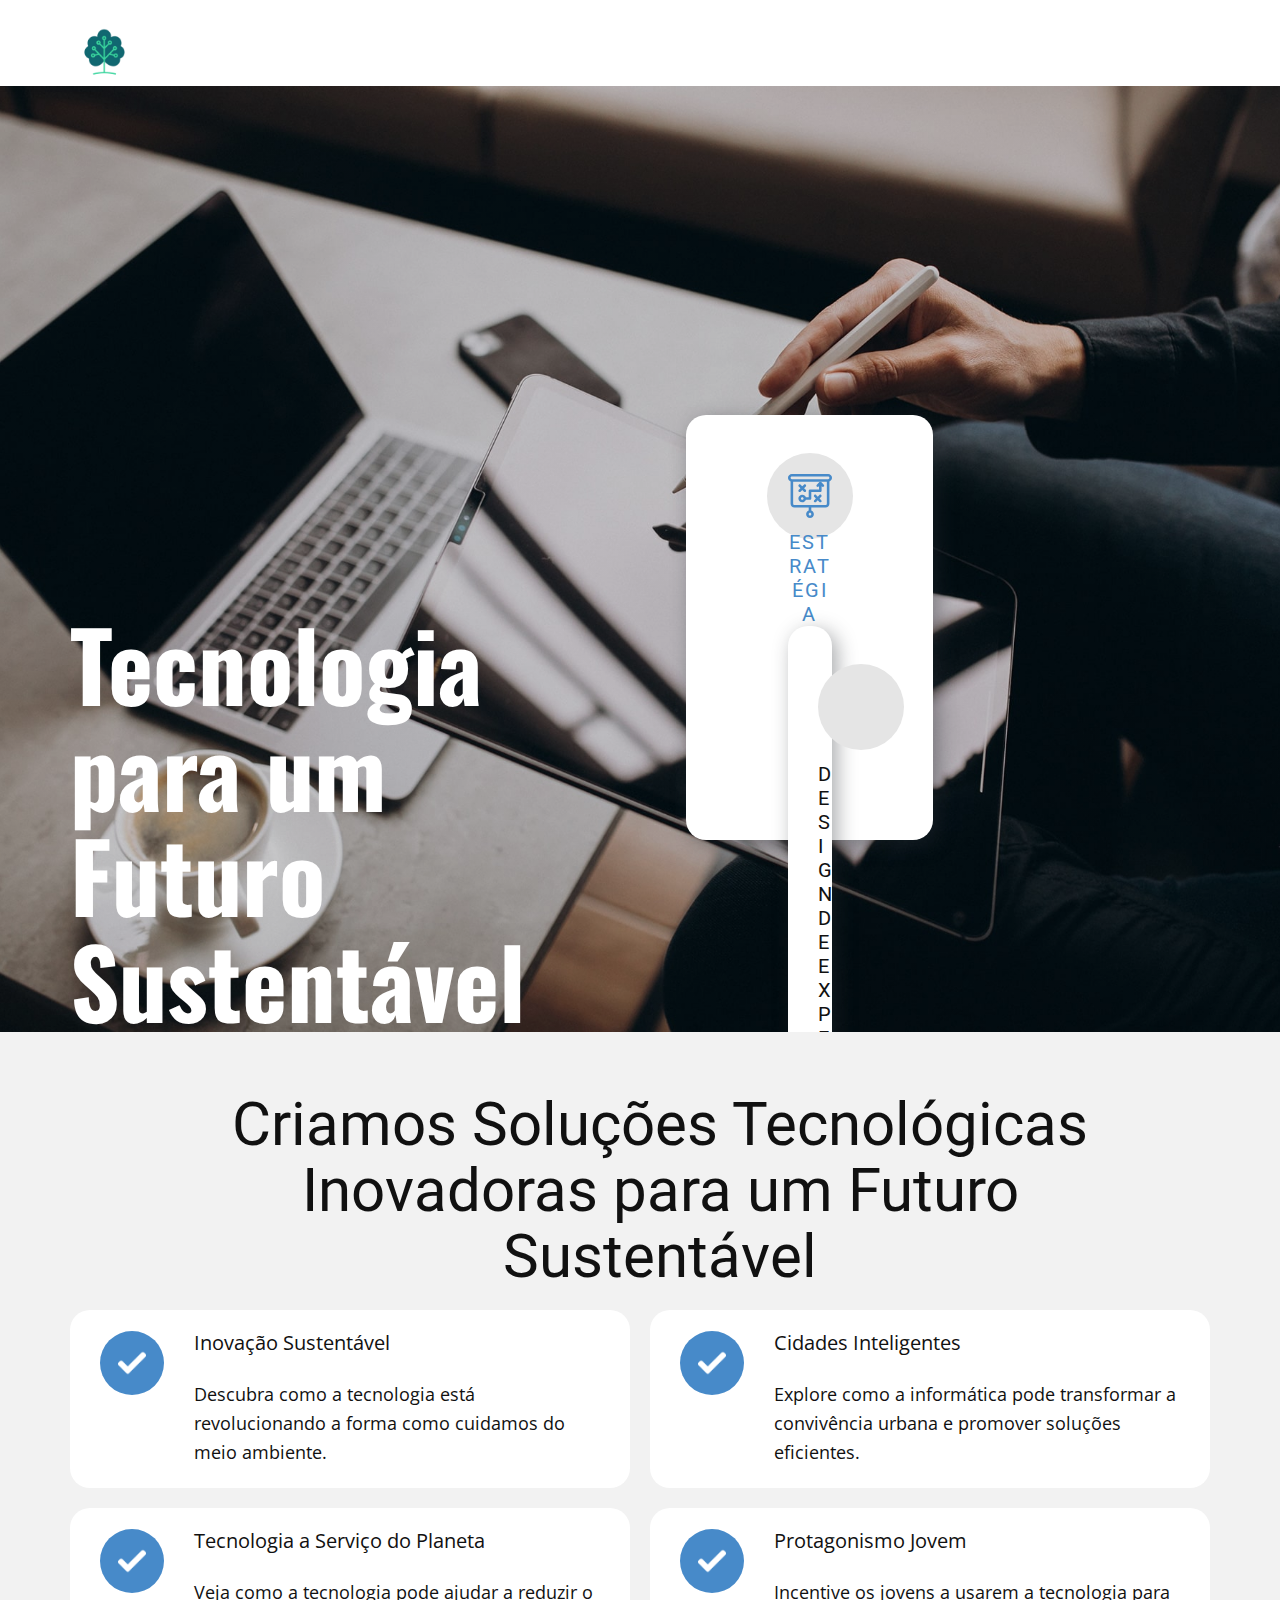
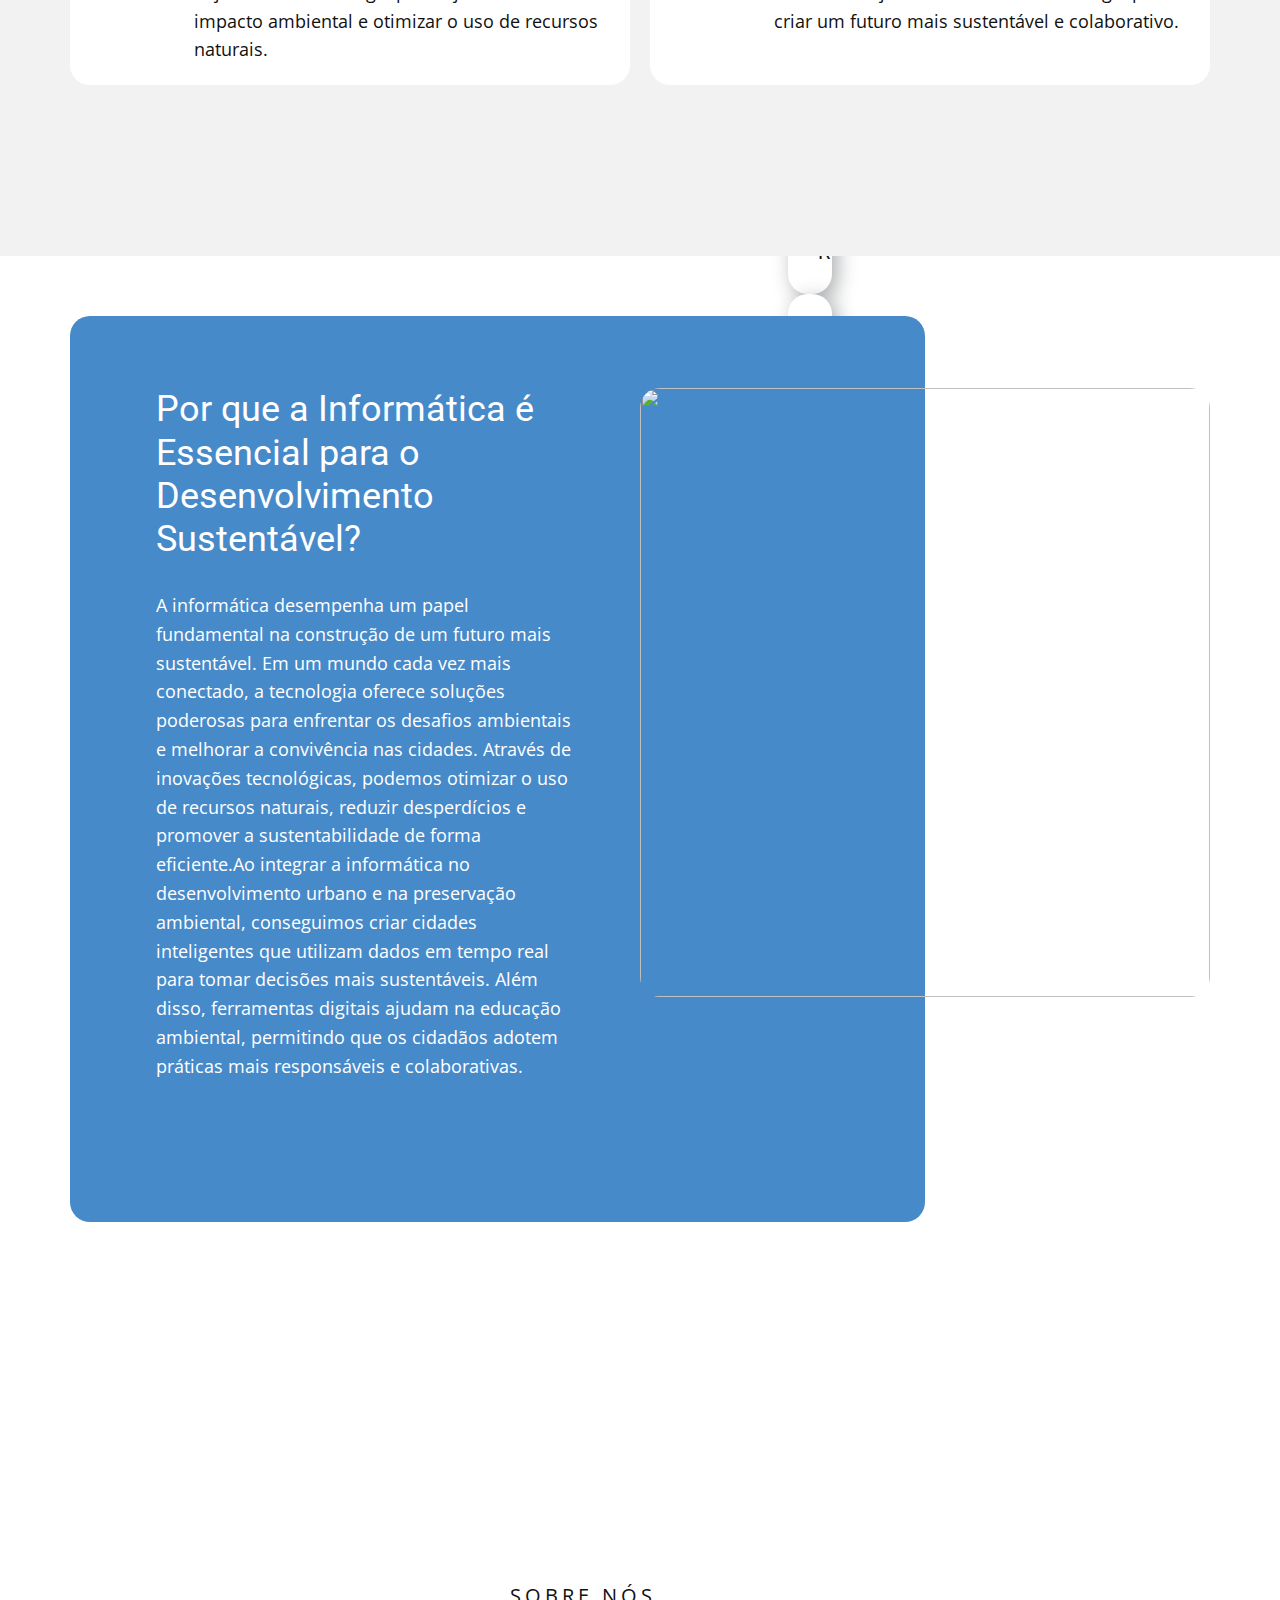
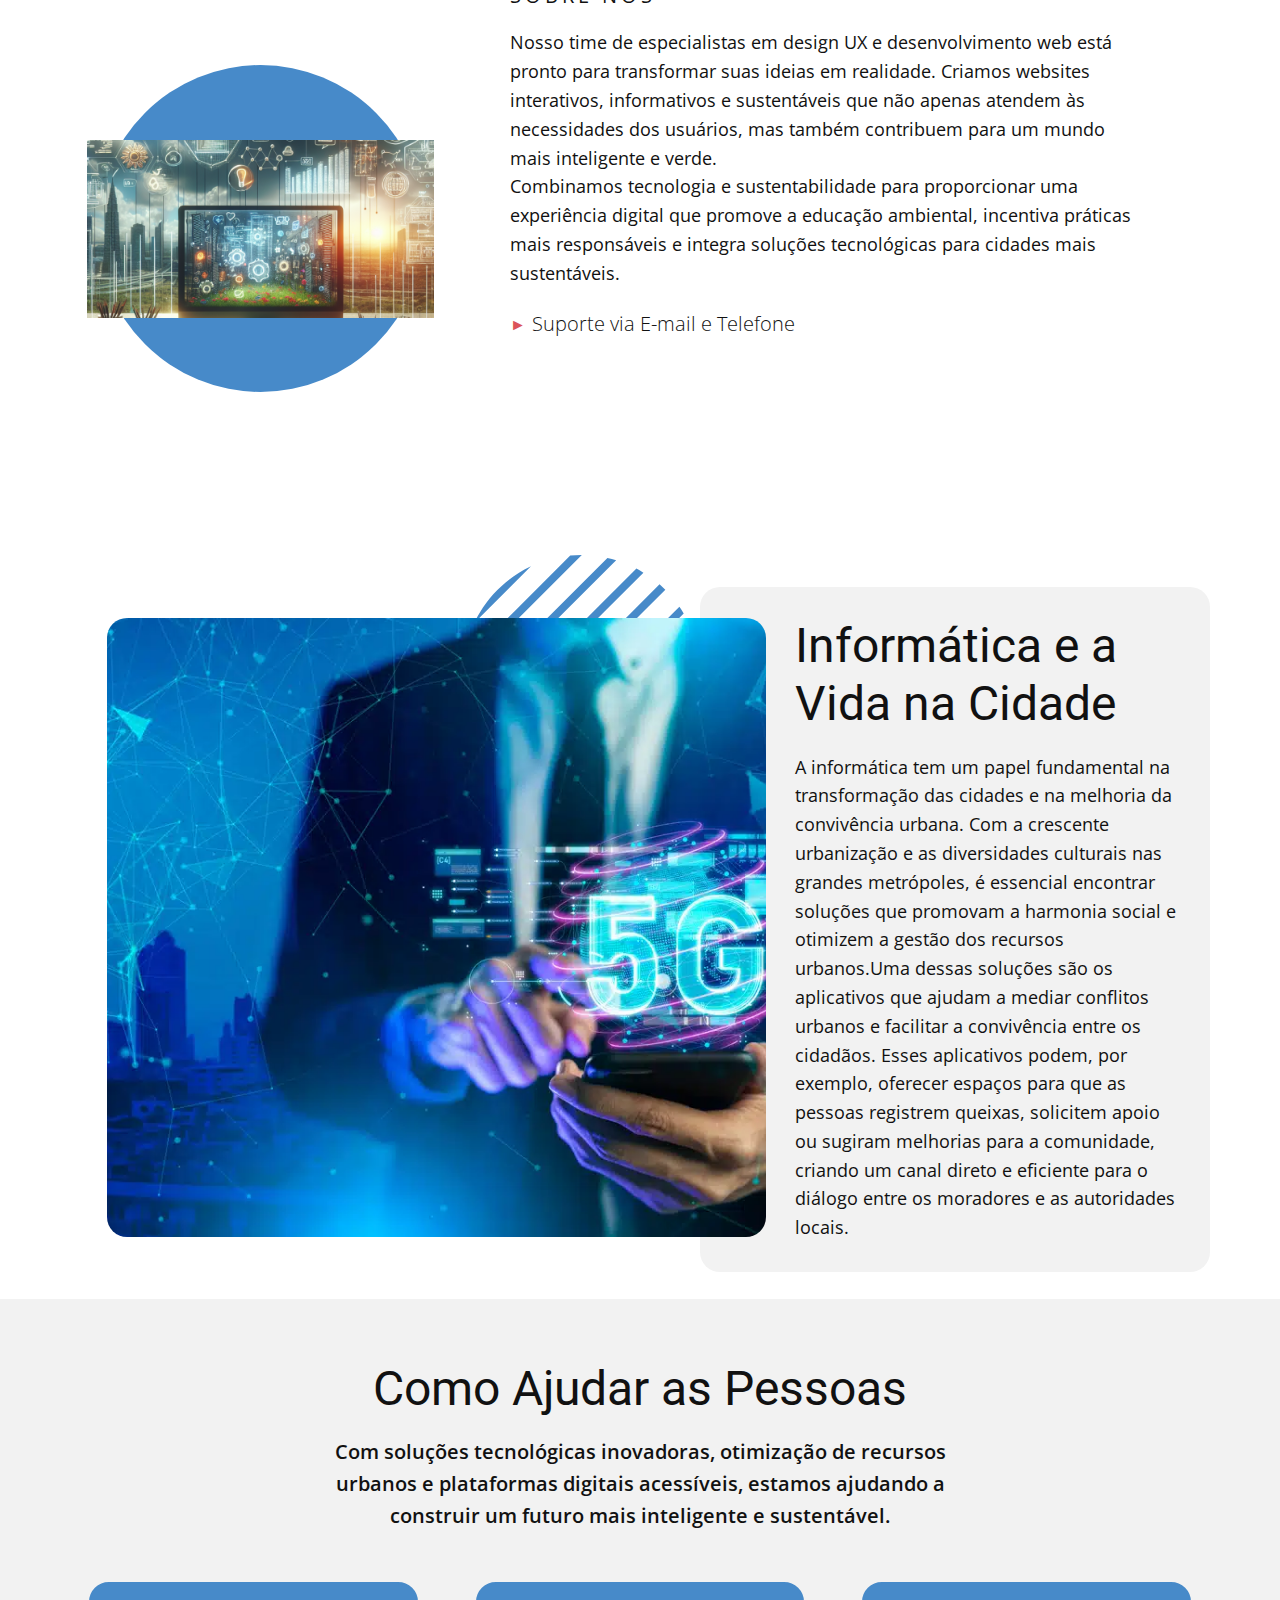
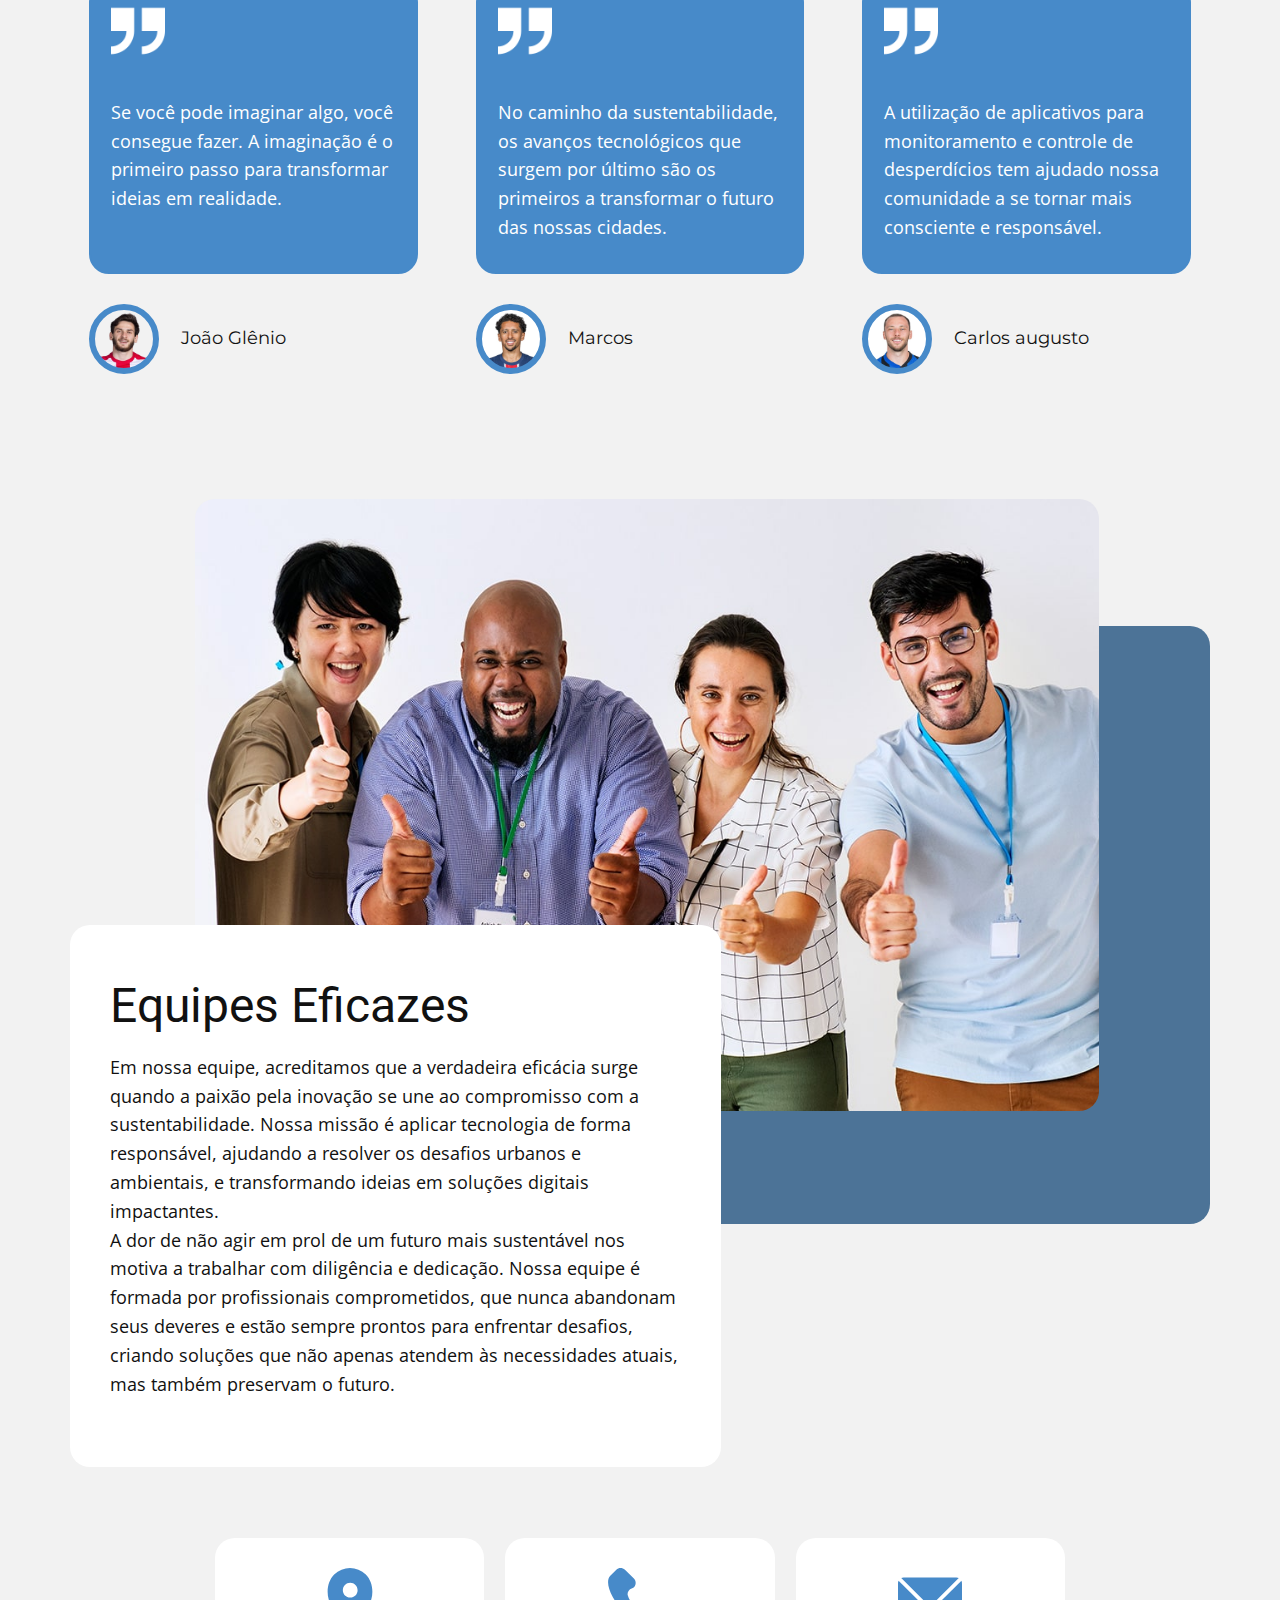
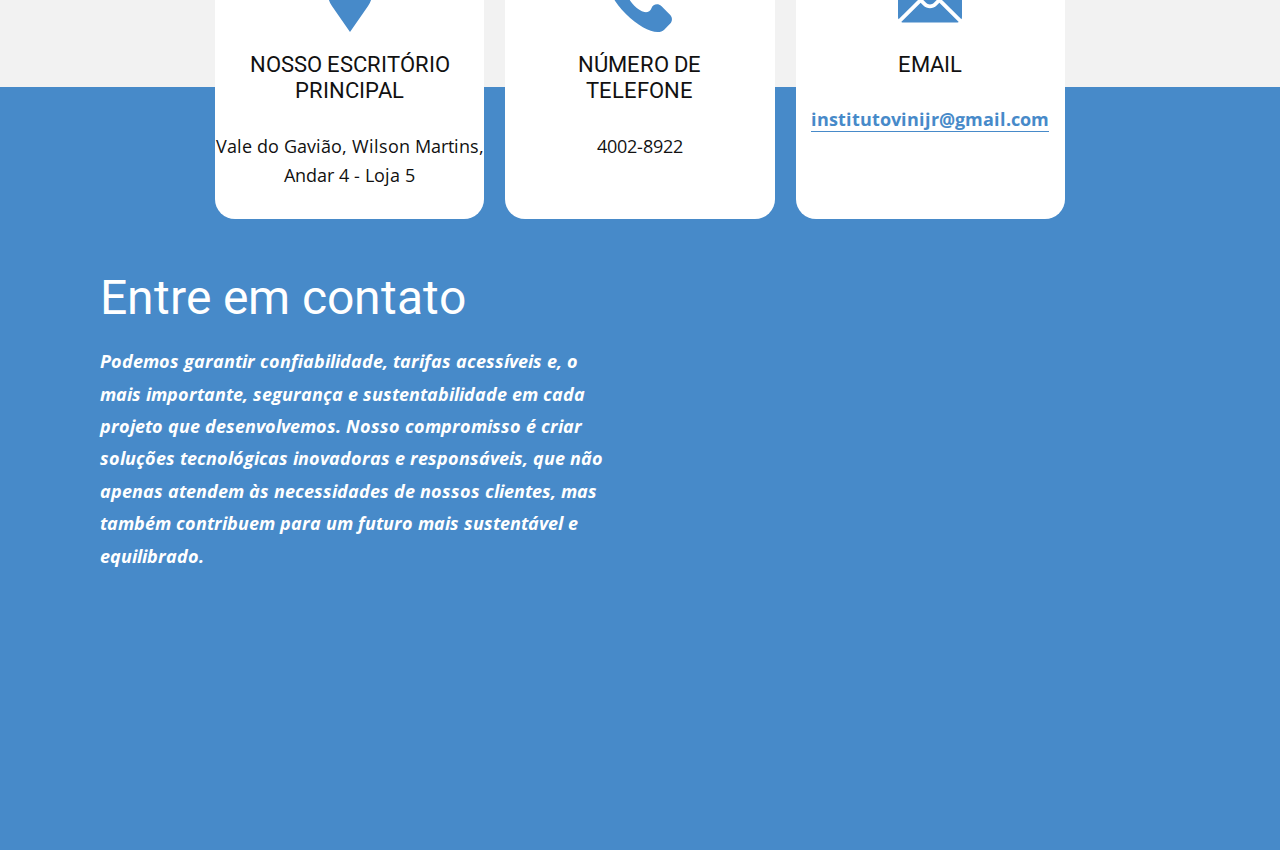
==== index.html @ 83a9a537 "Update index.html" ====
<!DOCTYPE html>
<html style="font-size: 16px;" lang="pt"><head>
    <meta name="viewport" content="width=device-width, initial-scale=1.0">
    <meta charset="utf-8">
    <meta name="keywords" content="​Tecnologia para um Futuro Sustentável, ​Criamos Soluções Tecnológicas Inovadoras para um Futuro Sustentável, ​Build your dream website today, ​Let&amp;apos;s Get Started, ​How We Help People, Effective Teams, Get in touch, INTUITIVO">
    <meta name="description" content="">
    <title>Página Inicial</title>
    <link rel="stylesheet" href="nicepage.css" media="screen">
<link rel="stylesheet" href="index.css" media="screen">
    <script class="u-script" type="text/javascript" src="jquery.js" defer=""></script>
    <script class="u-script" type="text/javascript" src="nicepage.js" defer=""></script>
    <meta name="generator" content="Nicepage 7.3.1, nicepage.com">
    
    
    
    
    
    
    
    
    
    
    <link id="u-theme-google-font" rel="stylesheet" href="https://fonts.googleapis.com/css?family=Roboto:100,100i,300,300i,400,400i,500,500i,700,700i,900,900i|Open+Sans:300,300i,400,400i,500,500i,600,600i,700,700i,800,800i">
    <link id="u-page-google-font" rel="stylesheet" href="https://fonts.googleapis.com/css?family=Oswald:200,300,400,500,600,700|Montserrat:100,100i,200,200i,300,300i,400,400i,500,500i,600,600i,700,700i,800,800i,900,900i">
    <meta name="theme-color" content="#478ac9">
    <meta property="og:title" content="Página Inicial">
    <meta property="og:type" content="website">
  <meta data-intl-tel-input-cdn-path="intlTelInput/"></head>
  <body data-home-page="Página-Inicial.html" data-home-page-title="Página Inicial" data-path-to-root="./" data-include-products="false" class="u-body u-xl-mode" data-lang="pt"><header class="u-clearfix u-header u-header" id="header"><div class="u-clearfix u-sheet u-valign-middle u-sheet-1">
        <a href="#" class="u-image u-logo u-image-1">
          <img src="images/default-logo.png" class="u-logo-image u-logo-image-1">
        </a>
        <nav class="u-menu u-menu-one-level u-offcanvas u-menu-1">
          <div class="menu-collapse" style="font-size: 1rem; letter-spacing: 0px;">
            <a class="u-button-style u-custom-left-right-menu-spacing u-custom-padding-bottom u-custom-top-bottom-menu-spacing u-hamburger-link u-nav-link u-text-active-palette-1-base u-text-hover-palette-2-base" href="#">
              <svg class="u-svg-link" viewBox="0 0 24 24"><use xlink:href="#menu-hamburger"></use></svg>
              <svg class="u-svg-content" version="1.1" id="menu-hamburger" viewBox="0 0 16 16" x="0px" y="0px" xmlns:xlink="http://www.w3.org/1999/xlink" xmlns="http://www.w3.org/2000/svg"><g><rect y="1" width="16" height="2"></rect><rect y="7" width="16" height="2"></rect><rect y="13" width="16" height="2"></rect>
</g></svg>
    </a>
  </div>
  <div class="u-nav-container">
    <ul class="u-nav u-unstyled u-nav-1">
      <!-- Links removidos -->
    </ul>
  </div>
  <div class="u-nav-container-collapse">
    <div class="u-black u-container-style u-inner-container-layout u-opacity u-opacity-95 u-sidenav">
      <div class="u-inner-container-layout u-sidenav-overflow">
        <div class="u-menu-close"></div>
        <ul class="u-align-center u-nav u-popupmenu-items u-unstyled u-nav-2">
          <!-- Links removidos -->
        </ul>
      </div>
    </div>
    <div class="u-black u-menu-overlay u-opacity u-opacity-70"></div>
          </div>
        </nav>
      </div></header>
    <section class="u-align-right u-clearfix u-container-align-right u-image u-shading u-section-1" id="sec-f0ec">
      <div class="u-clearfix u-sheet u-sheet-1">
        <h1 class="u-align-left u-custom-font u-font-oswald u-text u-text-body-alt-color u-text-1"> Tecnologia para um Futuro Sustentável</h1>
        <div class="u-list u-list-1">
          <div class="u-repeater u-repeater-1">
            <div class="u-align-center u-container-align-center u-container-style u-list-item u-radius-20 u-repeater-item u-shape-round u-video-cover u-white u-list-item-1">
              <div class="u-container-layout u-similar-container u-container-layout-1">
                <span class="u-grey-10 u-icon u-icon-circle u-text-palette-1-base u-icon-1"><svg class="u-svg-link" preserveAspectRatio="xMidYMin slice" viewBox="0 0 512 512" style=""><use xlink:href="#svg-d293"></use></svg><svg class="u-svg-content" viewBox="0 0 512 512" x="0px" y="0px" id="svg-d293" style="enable-background:new 0 0 512 512;"><g><g><path d="M386.607,304.394L367.213,285l19.393-19.393c5.859-5.858,5.859-15.356,0-21.214c-5.857-5.858-15.355-5.858-21.213,0    L346,263.787l-19.394-19.394c-5.857-5.858-15.355-5.858-21.213,0c-5.858,5.858-5.858,15.355,0,21.213L324.787,285l-19.393,19.393    c-5.858,5.858-5.858,15.355,0,21.213c5.857,5.857,15.355,5.858,21.213,0L346,306.213l19.394,19.394    c5.857,5.857,15.355,5.858,21.213,0C392.465,319.749,392.465,310.252,386.607,304.394z"></path>
</g>
</g><g><g><path d="M206.607,184.394L187.213,165l19.393-19.393c5.858-5.858,5.858-15.355,0-21.213c-5.857-5.858-15.355-5.858-21.213,0    L166,143.787l-19.394-19.394c-5.857-5.858-15.355-5.858-21.213,0c-5.858,5.858-5.858,15.355,0,21.213L144.787,165l-19.393,19.393    c-5.859,5.858-5.859,15.356,0,21.214c5.857,5.857,15.355,5.858,21.213,0L166,186.213l19.394,19.394    c5.857,5.857,15.355,5.858,21.213,0C212.465,199.749,212.465,190.252,206.607,184.394z"></path>
</g>
</g><g><g><path d="M416.606,124.394l-30-30c-0.029-0.029-0.06-0.052-0.089-0.081c-5.916-5.822-15.373-5.668-21.124,0.081l-30,30    c-5.858,5.858-5.858,15.355,0,21.213c5.857,5.858,15.355,5.858,21.213,0l4.394-4.394V180H256c-8.284,0-15,6.716-15,15v75h-32.58    c-6.192-17.459-22.865-30-42.42-30c-24.813,0-45,20.187-45,45s20.187,45,45,45c19.555,0,36.228-12.541,42.42-30H256    c8.284,0,15-6.716,15-15v-75h105c8.284,0,15-6.716,15-15v-53.787l4.394,4.394C398.322,148.535,402.161,150,406,150    s7.678-1.465,10.606-4.393C422.464,139.749,422.464,130.252,416.606,124.394z M166,300c-8.271,0-15-6.729-15-15s6.729-15,15-15    s15,6.729,15,15S174.271,300,166,300z"></path>
</g>
</g><g><g><path d="M467,0H45C20.187,0,0,20.187,0,45c0,19.555,12.541,36.228,30,42.42V345c0,24.813,20.187,45,45,45h166v34.58    c-17.459,6.192-30,22.865-30,42.42c0,24.813,20.187,45,45,45s45-20.187,45-45c0-19.555-12.541-36.228-30-42.42V390h166    c24.813,0,45-20.187,45-45V87.42c17.459-6.192,30-22.865,30-42.42C512,20.187,491.813,0,467,0z M256,482c-8.271,0-15-6.729-15-15    s6.729-15,15-15s15,6.729,15,15S264.271,482,256,482z M452,345c0,8.271-6.729,15-15,15H75c-8.271,0-15-6.729-15-15V90h392V345z     M467,60H45c-8.271,0-15-6.729-15-15s6.729-15,15-15h422c8.271,0,15,6.729,15,15S475.271,60,467,60z"></path>
</g>
<section>
  <div>
    <h4 class="u-text u-text-2">Estratégia</h4>
  </div>

  <div class="u-align-center u-container-align-center u-container-style u-list-item u-radius-20 u-repeater-item u-shape-round u-video-cover u-white u-list-item-2">
    <div class="u-container-layout u-similar-container u-container-layout-2">
      <span class="u-grey-10 u-icon u-icon-circle u-text-palette-1-base u-icon-2">
        <svg class="u-svg-link" preserveAspectRatio="xMidYMin slice" viewBox="0 0 512 512"><use xlink:href="#svg-ddc0"></use></svg>
      </span>
      <h4 class="u-text u-text-3">Design de Experiência do Usuário</h4>
    </div>
  </div>

  <div class="u-align-center u-container-align-center u-container-style u-list-item u-radius-20 u-repeater-item u-shape-round u-video-cover u-white u-list-item-3">
    <div class="u-container-layout u-similar-container u-container-layout-3">
      <span class="u-grey-10 u-icon u-icon-circle u-text-palette-1-base u-icon-3">
        <svg class="u-svg-link" preserveAspectRatio="xMidYMin slice" viewBox="0 0 512 512"><use xlink:href="#svg-ce99"></use></svg>
      </span>
      <h4 class="u-text u-text-4">Desenvolver</h4>
    </div>
  </div>

  <div class="u-align-center u-container-align-center u-container-style u-list-item u-radius-20 u-repeater-item u-shape-round u-video-cover u-white u-list-item-4">
    <div class="u-container-layout u-similar-container u-container-layout-4">
      <span class="u-grey-10 u-icon u-icon-circle u-text-palette-1-base u-icon-4">
        <svg class="u-svg-link" preserveAspectRatio="xMidYMin slice" viewBox="0 0 24 24"><use xlink:href="#svg-4417"></use></svg>
      </span>
      <h4 class="u-text u-text-5">Testar</h4>
    </div>
  </div>
</section>
    <section class="u-align-center-lg u-align-center-md u-align-center-xl u-align-left-sm u-align-left-xs u-clearfix u-grey-5 u-section-2" id="sec-d2f0">
      <div class="u-clearfix u-sheet u-sheet-1">
        <h2 class="u-text u-text-1"> Criamos Soluções Tecnológicas Inovadoras para um Futuro Sustentável</h2>
        <div class="u-expanded-width u-list u-list-1">
          <div class="u-repeater u-repeater-1">
            <div class="u-align-left u-container-align-left u-container-style u-list-item u-radius-20 u-repeater-item u-shape-round u-white u-list-item-1">
              <div class="u-container-layout u-similar-container u-container-layout-1">
                <span class="u-file-icon u-icon u-icon-circle u-palette-1-base u-text-white u-icon-1"><img src="images/1828743-b773816f.png" alt=""></span>
                <h5 class="u-custom-font u-text u-text-font u-text-2"> Inovação Sustentável</h5>
                <p class="u-text u-text-3"> Descubra como a tecnologia está revolucionando a forma como cuidamos do meio ambiente.</p>
              </div>
            </div>
            <div class="u-align-left u-container-align-left u-container-style u-list-item u-radius-20 u-repeater-item u-shape-round u-white u-list-item-2">
              <div class="u-container-layout u-similar-container u-container-layout-2">
                <span class="u-file-icon u-icon u-icon-circle u-palette-1-base u-text-white u-icon-2"><img src="images/1828743-b773816f.png" alt=""></span>
                <h5 class="u-custom-font u-text u-text-font u-text-4"> Cidades Inteligentes</h5>
                <p class="u-text u-text-5"> Explore como a informática pode transformar a convivência urbana e promover soluções eficientes.</p>
              </div>
            </div>
            <div class="u-align-left u-container-align-left u-container-style u-list-item u-radius-20 u-repeater-item u-shape-round u-white u-list-item-3">
              <div class="u-container-layout u-similar-container u-container-layout-3">
                <span class="u-file-icon u-icon u-icon-circle u-palette-1-base u-text-white u-icon-3"><img src="images/1828743-b773816f.png" alt=""></span>
                <h5 class="u-custom-font u-text u-text-font u-text-6"> Tecnologia a Serviço do Planeta</h5>
                <p class="u-text u-text-7"> Veja como a tecnologia pode ajudar a reduzir o impacto ambiental e otimizar o uso de recursos naturais.</p>
              </div>
            </div>
            <div class="u-align-left u-container-align-left u-container-style u-list-item u-radius-20 u-repeater-item u-shape-round u-white u-list-item-4">
              <div class="u-container-layout u-similar-container u-container-layout-4">
                <span class="u-file-icon u-icon u-icon-circle u-palette-1-base u-text-white u-icon-4"><img src="images/1828743-b773816f.png" alt=""></span>
                <h5 class="u-custom-font u-text u-text-font u-text-8"> Protagonismo Jovem</h5>
                <p class="u-text u-text-9"> Incentive os jovens a usarem a tecnologia para criar um futuro mais sustentável e colaborativo.</p>
              </div>
            </div>
          </div>
        </div>
      </div>
    </section>
    <section class="u-clearfix u-section-3" id="sec-2f78">
      <div class="u-clearfix u-sheet u-valign-middle-md u-valign-middle-sm u-valign-middle-xs u-sheet-1">
        <div class="u-expanded-width-md u-expanded-width-sm u-expanded-width-xs u-palette-1-base u-radius-20 u-shape u-shape-round u-shape-1"></div>
        <img class="u-image u-image-round u-radius-20 u-image-1" src="https://smastr16.blob.core.windows.net/portaleducacaoambiental/sites/201/2023/06/24.07-1024x1024.jpg" data-image-width="1024" data-image-height="1024">
        <div class="u-container-style u-group u-group-1">
          <div class="u-container-layout u-valign-top u-container-layout-1">
            <h3 class="u-text u-text-body-alt-color u-text-default u-text-1"> Por que a Informática é Essencial para o Desenvolvimento Sustentável?<br>
            </h3>
            <p class="u-text u-text-body-alt-color u-text-2"> A informática desempenha um papel fundamental na construção de um futuro mais sustentável. Em um mundo cada vez mais conectado, a tecnologia oferece soluções poderosas para enfrentar os desafios ambientais e melhorar a convivência nas cidades. Através de inovações tecnológicas, podemos otimizar o uso de recursos naturais, reduzir desperdícios e promover a sustentabilidade de forma eficiente.Ao integrar a informática no desenvolvimento urbano e na preservação ambiental, conseguimos criar cidades inteligentes que utilizam dados em tempo real para tomar decisões mais sustentáveis. Além disso, ferramentas digitais ajudam na educação ambiental, permitindo que os cidadãos adotem práticas mais responsáveis e colaborativas.<br>
            </p>
          </div>
        </div>
      </div>
    </section>
    <section class="u-clearfix u-section-4" id="sec-fbb1">
      <div class="u-clearfix u-sheet u-sheet-1">
        <div class="data-layout-selected u-clearfix u-expanded-width u-layout-wrap u-layout-wrap-1">
          <div class="u-layout">
            <div class="u-layout-row">
              <div class="u-align-center u-container-style u-layout-cell u-size-20-lg u-size-20-xl u-size-28-md u-size-28-sm u-size-28-xs u-layout-cell-1">
                <div class="u-container-layout u-container-layout-1">
                  <div class="u-expanded-width-xs u-palette-1-base u-preserve-proportions u-shape u-shape-circle u-shape-1">
                    <div class="u-preserve-proportions-child" style="padding-top: 100%;"></div>
                  </div>
                  <img class="u-image u-image-contain u-image-round u-radius-30 u-image-1" src="images/A-Evolucao-da-Criacao-de-Sites-Tendencias-para-2025-qxs4iho7299cdm3ci4qayy4e1tbj5pv82vz0ojq240.png" alt="" data-image-width="860" data-image-height="440">
                </div>
              </div>
              <div class="u-align-left u-container-align-left u-container-style u-layout-cell u-size-32-md u-size-32-sm u-size-32-xs u-size-40-lg u-size-40-xl u-layout-cell-2">
                <div class="u-container-layout u-container-layout-2">
                  <h5 class="u-custom-font u-text u-text-font u-text-1"> Sobre Nós</h5>
                  <p class="u-text u-text-2"> Nosso time de especialistas em design UX e desenvolvimento web está pronto para transformar suas ideias em realidade. Criamos websites interativos, informativos e sustentáveis que não apenas atendem às necessidades dos usuários, mas também contribuem para um mundo mais inteligente e verde.<br>Combinamos tecnologia e sustentabilidade para proporcionar uma experiência digital que promove a educação ambiental, incentiva práticas mais responsáveis e integra soluções tecnológicas para cidades mais sustentáveis. 
                  </p>
                  <ul class="u-custom-list u-text u-text-default u-text-3">
                    <li>
                      <div class="u-list-icon u-text-palette-2-base">
                        <div xmlns="http://www.w3.org/2000/svg" xmlns:xlink="http://www.w3.org/1999/xlink" version="1.1" xml:space="preserve" class="u-svg-content">►</div>
                      </div> Suporte via E-mail e Telefone
                    </li>
                  </ul>
                </div>
              </div>
            </div>
          </div>
        </div>
      </div>
    </section>
    <section class="u-align-center-lg u-align-center-md u-align-center-sm u-align-center-xs u-clearfix u-section-5" id="sec-2596">
      <div class="u-clearfix u-sheet u-valign-middle u-sheet-1">
        <div class="u-shape u-shape-svg u-text-palette-1-base u-shape-1">
          <svg class="u-svg-link" preserveAspectRatio="none" viewBox="0 0 160 160" style=""><use xlink:href="#svg-db78"></use></svg>
          <svg class="u-svg-content" viewBox="0 0 160 160" x="0px" y="0px" id="svg-db78"><path d="M114.3,152.3l38-38C144.4,130.9,130.9,144.4,114.3,152.3z M117.1,9.1l-108,108c0.8,1.6,1.7,3.2,2.7,4.8l110-110
	C120.3,10.9,118.7,10,117.1,9.1z M97.5,2L2,97.5c0.4,2,1,4,1.5,5.9l99.9-99.9C101.5,2.9,99.5,2.4,97.5,2z M80,160c2,0,4-0.1,5.9-0.2
	l73.9-73.9c0.1-2,0.2-3.9,0.2-5.9c0-0.6,0-1.2,0-1.9L78.1,160C78.8,160,79.4,160,80,160z M34.9,146.1c1.5,1,3,2,4.6,2.9L149,39.5
	c-0.9-1.6-1.9-3.1-2.9-4.6L34.9,146.1z M132.7,19.8L19.8,132.7c1.2,1.3,2.3,2.6,3.6,3.9L136.6,23.4C135.3,22.2,134,21,132.7,19.8z
	 M59.6,157.4l97.8-97.8c-0.5-1.9-1.1-3.8-1.7-5.7L53.9,155.6C55.8,156.3,57.7,156.9,59.6,157.4z M7.6,45.9L45.9,7.6
	C29.1,15.5,15.5,29.1,7.6,45.9z M80,0c-2.6,0-5.1,0.1-7.6,0.4l-72,72C0.1,74.9,0,77.4,0,80c0,0.1,0,0.2,0,0.2L80.2,0
	C80.2,0,80.1,0,80,0z"></path></svg>
        </div>
        <div class="u-align-left u-container-align-left u-container-style u-grey-5 u-group u-radius-20 u-shape-round u-group-1">
          <div class="u-container-layout u-container-layout-1">
            <h3 class="u-text u-text-1"> Informática e a Vida na Cidade</h3>
            <p class="u-text u-text-2"> A informática tem um papel fundamental na transformação das cidades e na melhoria da convivência urbana. Com a crescente urbanização e as diversidades culturais nas grandes metrópoles, é essencial encontrar soluções que promovam a harmonia social e otimizem a gestão dos recursos urbanos.Uma dessas soluções são os aplicativos que ajudam a mediar conflitos urbanos e facilitar a convivência entre os cidadãos. Esses aplicativos podem, por exemplo, oferecer espaços para que as pessoas registrem queixas, solicitem apoio ou sugiram melhorias para a comunidade, criando um canal direto e eficiente para o diálogo entre os moradores e as autoridades locais.</p>
          </div>
        </div>
        <img class="u-image u-image-round u-radius-20 u-image-1" src="images/IMG_0119.webp" data-image-width="1000" data-image-height="667">
      </div>
    </section>
    <section class="u-align-center u-clearfix u-container-align-center u-grey-5 u-section-6" id="sec-4dac">
      <div class="u-clearfix u-sheet u-sheet-1">
        <h2 class="u-text u-text-default u-text-1"> Como Ajudar as Pessoas</h2>
        <p class="u-text u-text-2"> Com soluções tecnológicas inovadoras, otimização de recursos urbanos e plataformas digitais acessíveis, estamos ajudando a construir um futuro mais inteligente e sustentável.</p>
        <div class="u-expanded-width u-list u-list-1">
          <div class="u-repeater u-repeater-1">
            <div class="u-container-style u-list-item u-repeater-item">
              <div class="u-container-layout u-similar-container u-valign-top-sm u-valign-top-xs u-container-layout-1">
                <div class="u-border-2 u-border-palette-1-base u-container-style u-expanded-width u-group u-palette-1-base u-radius-20 u-shape-round u-group-1">
                  <div class="u-container-layout u-valign-top u-container-layout-2">
                    <span class="u-file-icon u-icon u-text-white u-icon-1"><img src="images/2087858-7c19edfa.png" alt=""></span>
                    <p class="u-text u-text-3"> Se você pode imaginar algo, você consegue fazer. A imaginação é o primeiro passo para transformar ideias em realidade.</p>
                  </div>
                </div>
                <div class="u-border-6 u-border-palette-1-base u-image u-image-circle u-image-1" alt="" data-image-width="1000" data-image-height="876"></div>
                <h6 class="u-custom-font u-font-montserrat u-text u-text-4">João Glênio</h6>
              </div>
            </div>
            <div class="u-container-style u-list-item u-repeater-item">
              <div class="u-container-layout u-similar-container u-valign-top-sm u-valign-top-xs u-container-layout-3">
                <div class="u-border-2 u-border-palette-1-base u-container-style u-expanded-width u-group u-palette-1-base u-radius-20 u-shape-round u-group-2">
                  <div class="u-container-layout u-valign-top u-container-layout-4">
                    <span class="u-file-icon u-icon u-text-white u-icon-2"><img src="images/2087858-7c19edfa.png" alt=""></span>
                    <p class="u-text u-text-default u-text-5"> No caminho da sustentabilidade, os avanços tecnológicos que surgem por último são os primeiros a transformar o futuro das nossas cidades.</p>
                  </div>
                </div>
                <div class="u-border-6 u-border-palette-1-base u-image u-image-circle u-image-2" alt="" data-image-width="720" data-image-height="1080"></div>
                <h6 class="u-custom-font u-font-montserrat u-text u-text-6">Marcos</h6>
              </div>
            </div>
            <div class="u-container-style u-list-item u-repeater-item">
              <div class="u-container-layout u-similar-container u-valign-top-sm u-valign-top-xs u-container-layout-5">
                <div class="u-border-2 u-border-palette-1-base u-container-style u-expanded-width u-group u-palette-1-base u-radius-20 u-shape-round u-group-3">
                  <div class="u-container-layout u-valign-top u-container-layout-6">
                    <span class="u-file-icon u-icon u-text-white u-icon-3"><img src="images/2087858-7c19edfa.png" alt=""></span>
                    <p class="u-text u-text-default u-text-7"> A utilização de aplicativos para monitoramento e controle de desperdícios tem ajudado nossa comunidade a se tornar mais consciente e responsável.</p>
                  </div>
                </div>
                <div class="u-border-6 u-border-palette-1-base u-image u-image-circle u-image-3" alt="" data-image-width="800" data-image-height="766"></div>
                <h6 class="u-custom-font u-font-montserrat u-text u-text-8"> Carlos augusto</h6>
              </div>
            </div>
          </div>
        </div>
      </div>
    </section>
    <section class="u-clearfix u-grey-5 u-section-7" id="sec-a553">
      <div class="u-clearfix u-sheet u-valign-middle u-sheet-1">
        <div class="u-palette-1-dark-1 u-radius-20 u-shape u-shape-round u-shape-1"></div>
        <img src="images/sdag-min.jpg" alt="" class="u-image u-image-round u-radius-20 u-image-1">
        <div class="u-container-style u-group u-radius-20 u-shape-round u-white u-group-1">
          <div class="u-container-layout u-container-layout-1">
            <h2 class="u-text u-text-1"> Equipes Eficazes </h2>
            <p class="u-text u-text-2"> Em nossa equipe, acreditamos que a verdadeira eficácia surge quando a paixão pela inovação se une ao compromisso com a sustentabilidade. Nossa missão é aplicar tecnologia de forma responsável, ajudando a resolver os desafios urbanos e ambientais, e transformando ideias em soluções digitais impactantes.<br>A dor de não agir em prol de um futuro mais sustentável nos motiva a trabalhar com diligência e dedicação. Nossa equipe é formada por profissionais comprometidos, que nunca abandonam seus deveres e estão sempre prontos para enfrentar desafios, criando soluções que não apenas atendem às necessidades atuais, mas também preservam o futuro.
            </p>
          </div>
        </div>
      </div>
    </section>
    <section class="u-clearfix u-palette-1-base u-valign-top u-section-8" id="sec-b1c2">
      <div class="u-expanded-width u-grey-5 u-shape u-shape-rectangle u-shape-1"></div>
      <div class="u-list u-list-1">
        <div class="u-repeater u-repeater-1">
          <div class="u-align-center u-container-style u-list-item u-radius-20 u-repeater-item u-shape-round u-white u-list-item-1">
            <div class="u-container-layout u-similar-container u-valign-top u-container-layout-1">
              <span class="u-icon u-icon-circle u-text-palette-1-base u-icon-1"><svg class="u-svg-link" preserveAspectRatio="xMidYMin slice" viewBox="0 0 52 52" style=""><use xlink:href="#svg-077e"></use></svg><svg class="u-svg-content" viewBox="0 0 52 52" x="0px" y="0px" id="svg-077e" style="enable-background:new 0 0 52 52;"><path style="fill:currentColor;" d="M38.853,5.324L38.853,5.324c-7.098-7.098-18.607-7.098-25.706,0h0
	C6.751,11.72,6.031,23.763,11.459,31L26,52l14.541-21C45.969,23.763,45.249,11.72,38.853,5.324z M26.177,24c-3.314,0-6-2.686-6-6
	s2.686-6,6-6s6,2.686,6,6S29.491,24,26.177,24z"></path></svg></span>
              <h4 class="u-text u-text-1"> nosso escritório principal</h4>
              <p class="u-text u-text-2"> Vale do Gavião, Wilson Martins, Andar 4 - Loja 5</p>
            </div>
          </div>
          <div class="u-align-center u-container-style u-list-item u-radius-20 u-repeater-item u-shape-round u-white u-list-item-2">
            <div class="u-container-layout u-similar-container u-valign-top u-container-layout-2">
              <span class="u-icon u-icon-circle u-text-palette-1-base u-icon-2"><svg class="u-svg-link" preserveAspectRatio="xMidYMin slice" viewBox="0 0 513.64 513.64" style=""><use xlink:href="#svg-9786"></use></svg><svg class="u-svg-content" viewBox="0 0 513.64 513.64" x="0px" y="0px" id="svg-9786" style="enable-background:new 0 0 513.64 513.64;"><g><g><path d="M499.66,376.96l-71.68-71.68c-25.6-25.6-69.12-15.359-79.36,17.92c-7.68,23.041-33.28,35.841-56.32,30.72    c-51.2-12.8-120.32-79.36-133.12-133.12c-7.68-23.041,7.68-48.641,30.72-56.32c33.28-10.24,43.52-53.76,17.92-79.36l-71.68-71.68    c-20.48-17.92-51.2-17.92-69.12,0l-48.64,48.64c-48.64,51.2,5.12,186.88,125.44,307.2c120.32,120.32,256,176.641,307.2,125.44    l48.64-48.64C517.581,425.6,517.581,394.88,499.66,376.96z"></path>
</g>
</g></svg></span>
              <h4 class="u-text u-text-3"> número de telefone</h4>
              <p class="u-text u-text-4"> 4002-8922</p>
            </div>
          </div>
          <div class="u-align-center u-container-style u-list-item u-radius-20 u-repeater-item u-shape-round u-white u-list-item-3">
            <div class="u-container-layout u-similar-container u-valign-top u-container-layout-3">
              <span class="u-icon u-icon-circle u-text-palette-1-base u-icon-3"><svg class="u-svg-link" preserveAspectRatio="xMidYMin slice" viewBox="0 0 512 512" style=""><use xlink:href="#svg-9f82"></use></svg><svg class="u-svg-content" viewBox="0 0 512 512" x="0px" y="0px" id="svg-9f82" style="enable-background:new 0 0 512 512;"><g><g><path d="M507.49,101.721L352.211,256L507.49,410.279c2.807-5.867,4.51-12.353,4.51-19.279V121    C512,114.073,510.297,107.588,507.49,101.721z"></path>
</g>
</g><g><g><path d="M467,76H45c-6.927,0-13.412,1.703-19.279,4.51l198.463,197.463c17.548,17.548,46.084,17.548,63.632,0L486.279,80.51    C480.412,77.703,473.927,76,467,76z"></path>
</g>
</g><g><g><path d="M4.51,101.721C1.703,107.588,0,114.073,0,121v270c0,6.927,1.703,13.413,4.51,19.279L159.789,256L4.51,101.721z"></path>
</g>
</g><g><g><path d="M331,277.211l-21.973,21.973c-29.239,29.239-76.816,29.239-106.055,0L181,277.211L25.721,431.49    C31.588,434.297,38.073,436,45,436h422c6.927,0,13.412-1.703,19.279-4.51L331,277.211z"></path>
</g>
</g></svg></span>
              <h4 class="u-text u-text-5">Email</h4>
              <p class="u-text u-text-6">
                <a href="mailto:hello@theme.com" class="u-active-none u-border-1 u-border-hover-palette-1-base u-border-no-left u-border-no-right u-border-no-top u-border-palette-1-base u-bottom-left-radius-0 u-bottom-right-radius-0 u-btn u-button-link u-button-style u-hover-none u-none u-radius-0 u-text-palette-1-base u-top-left-radius-0 u-top-right-radius-0 u-btn-1">institutovinijr@gmail.com</a>
              </p>
            </div>
          </div>
        </div>
      </div>
      <div class="data-layout-selected u-clearfix u-layout-wrap u-layout-wrap-1">
        <div class="u-layout">
          <div class="u-layout-row">
            <div class="u-align-left u-container-align-left u-container-style u-layout-cell u-left-cell u-size-30 u-layout-cell-1">
              <div class="u-container-layout u-valign-top u-container-layout-4">
                <h2 class="u-text u-text-default u-text-7"> Entre em contato</h2>
                <h6 class="u-custom-font u-text u-text-font u-text-8"> Podemos garantir confiabilidade, tarifas acessíveis e, o mais importante, segurança e sustentabilidade em cada projeto que desenvolvemos. Nosso compromisso é criar soluções tecnológicas inovadoras e responsáveis, que não apenas atendem às necessidades de nossos clientes, mas também contribuem para um futuro mais sustentável e equilibrado.</h6>
              </div>
            </div>
            <div class="u-container-style u-layout-cell u-right-cell u-size-30 u-layout-cell-2">
              <div class="u-container-layout u-container-layout-5"></div>
            </div>
          </div>
        </div>
      </div>
    </section> 
</body></html>
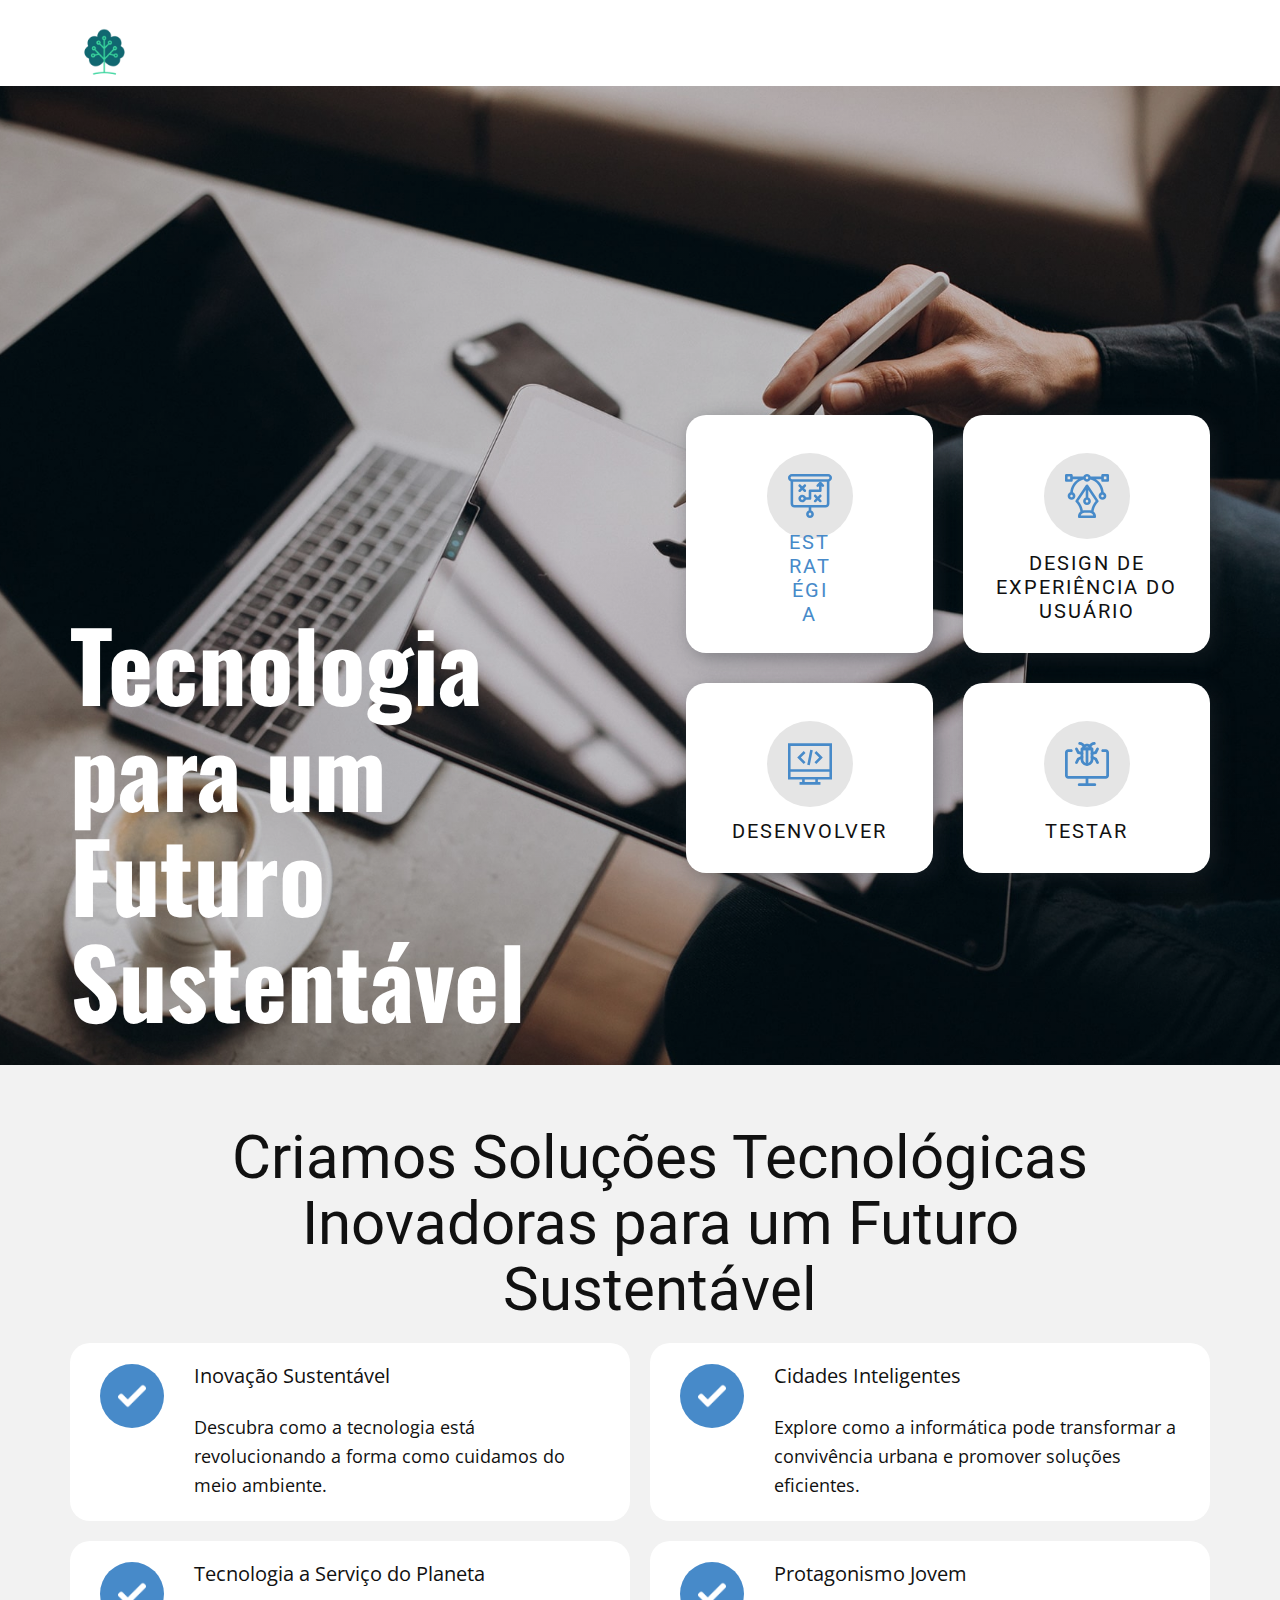
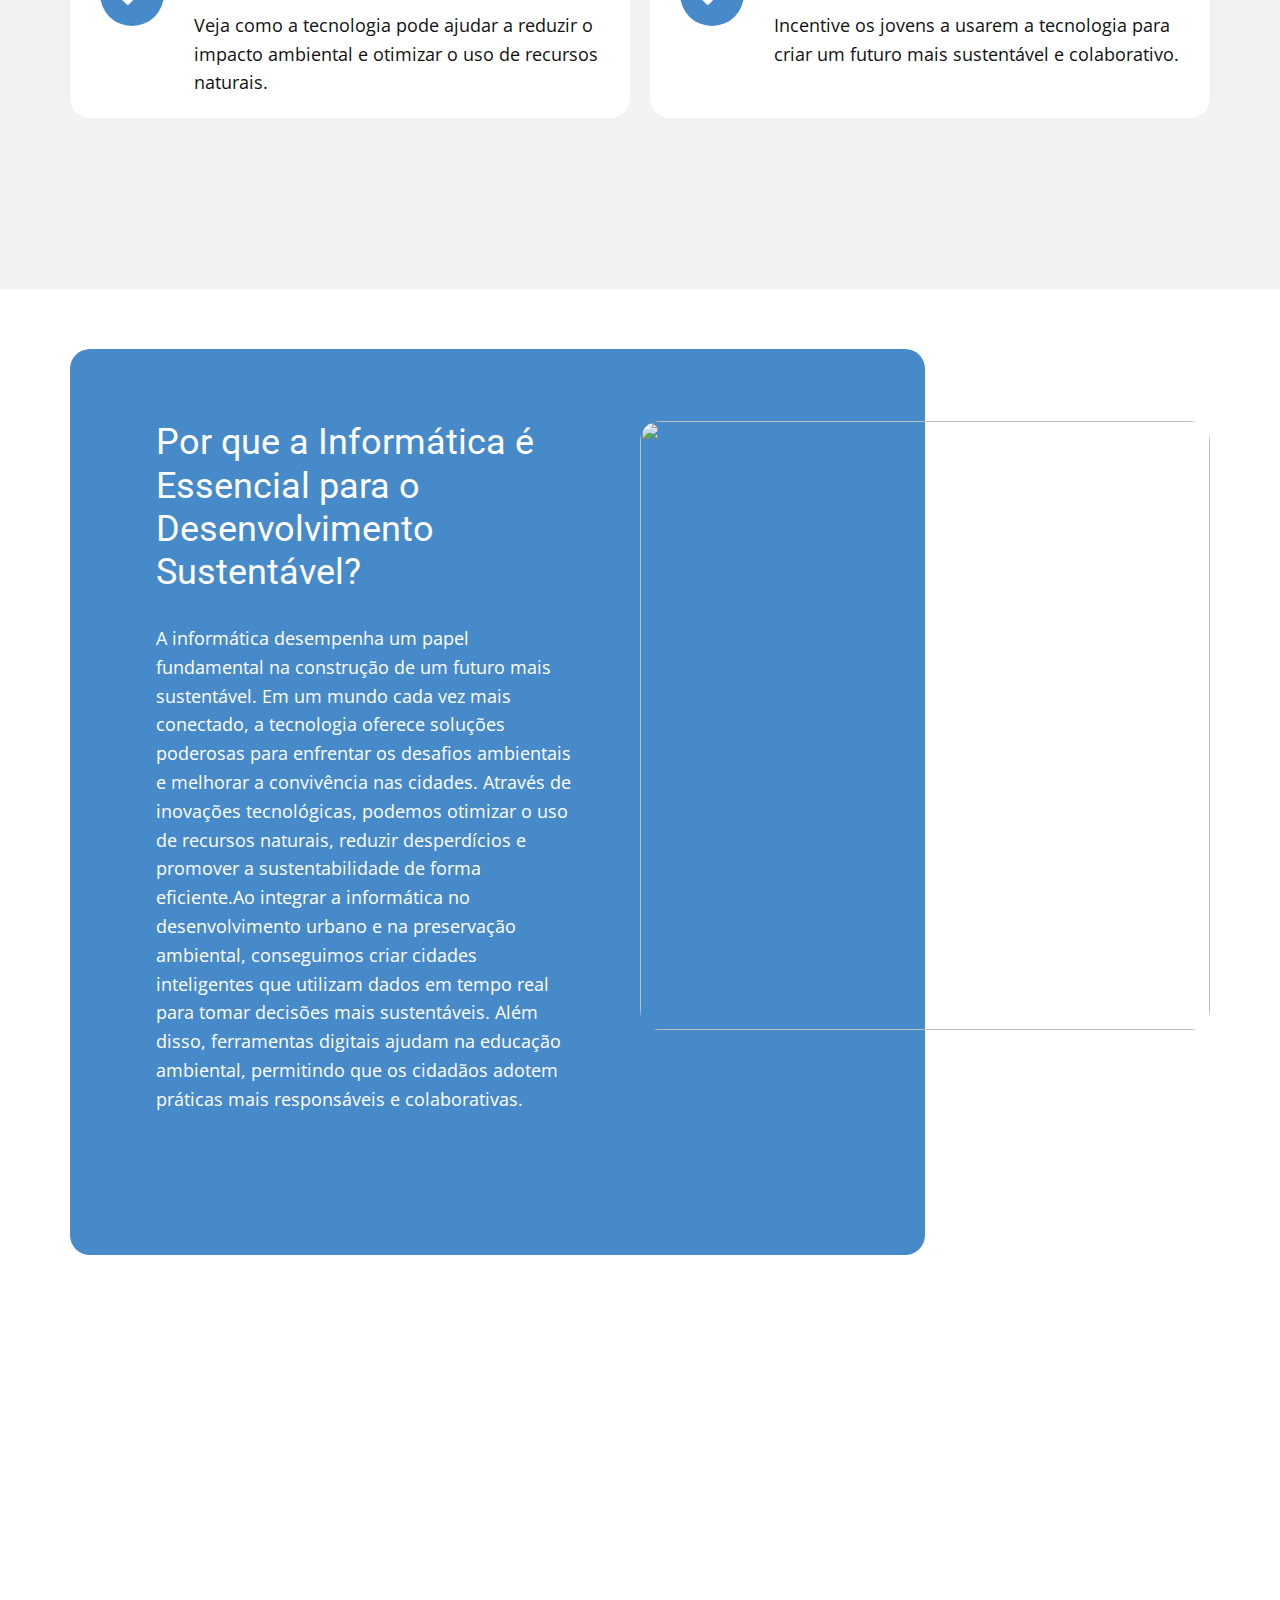
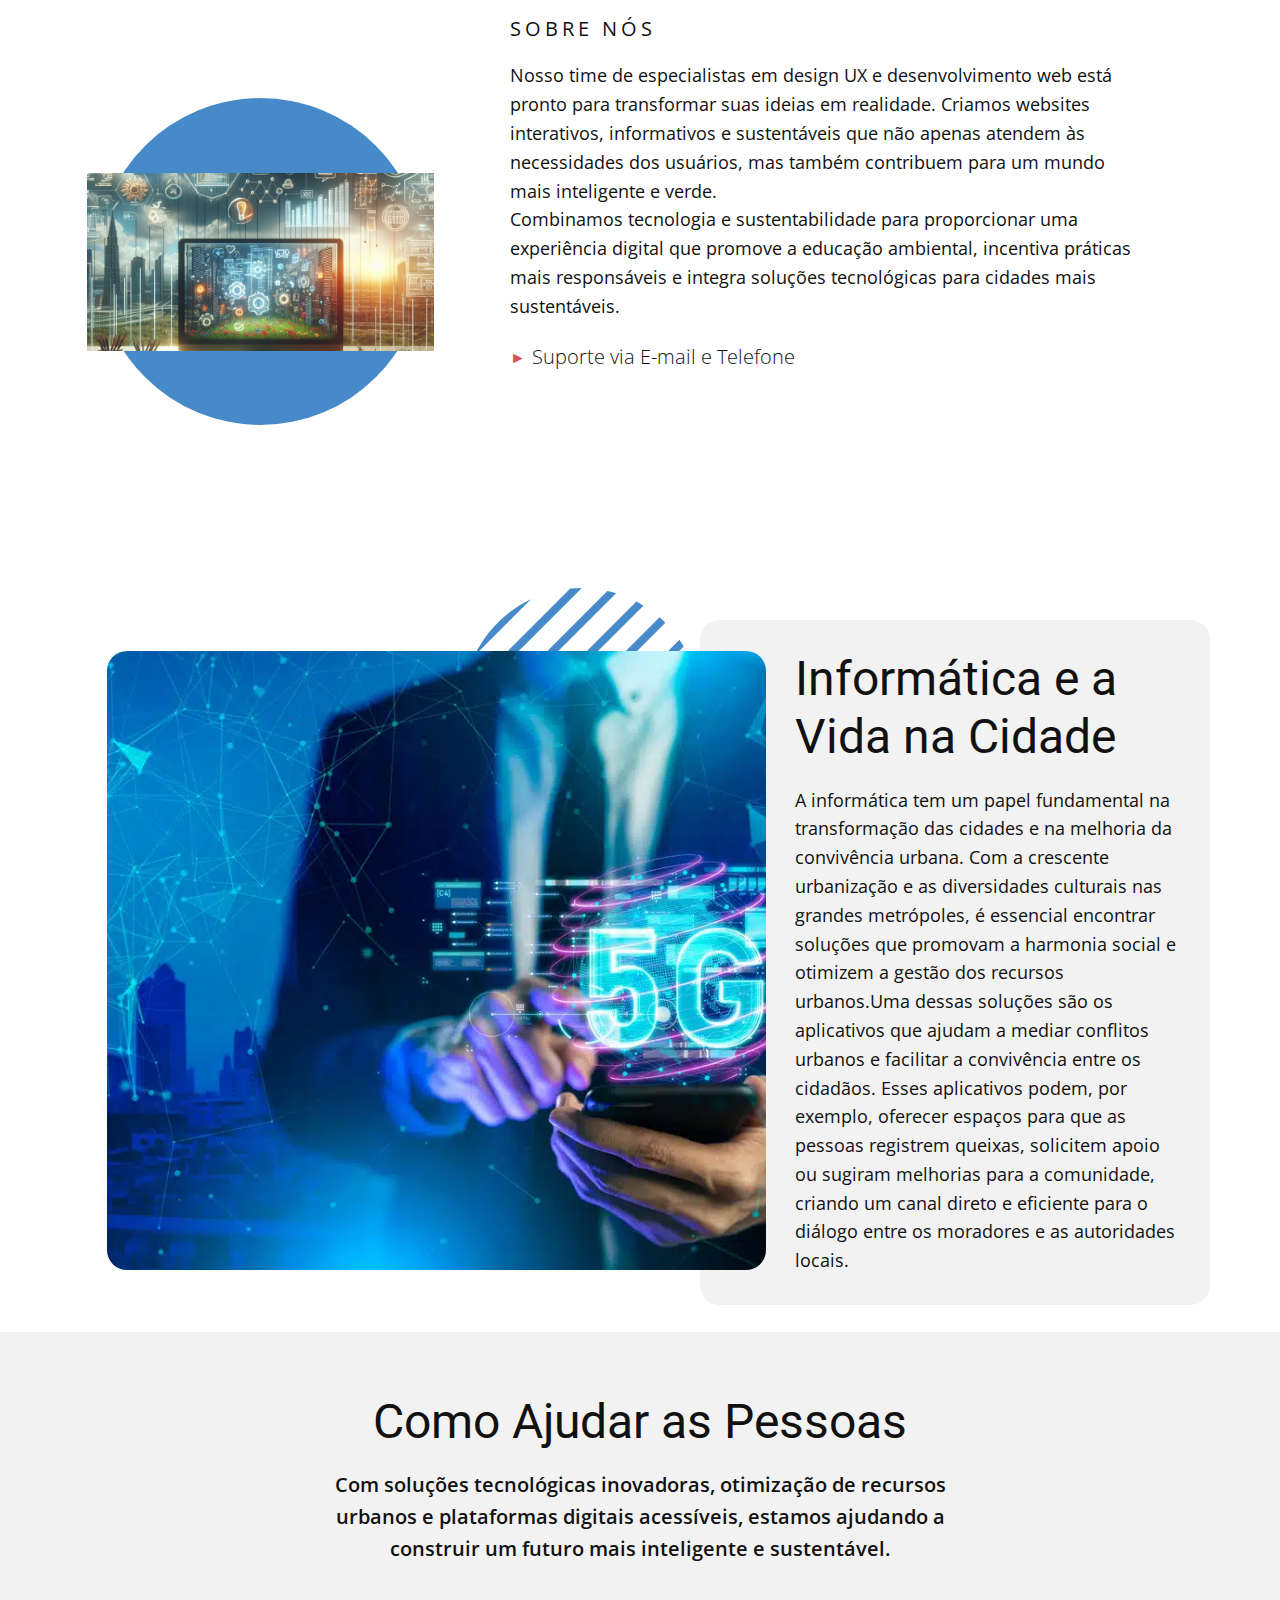
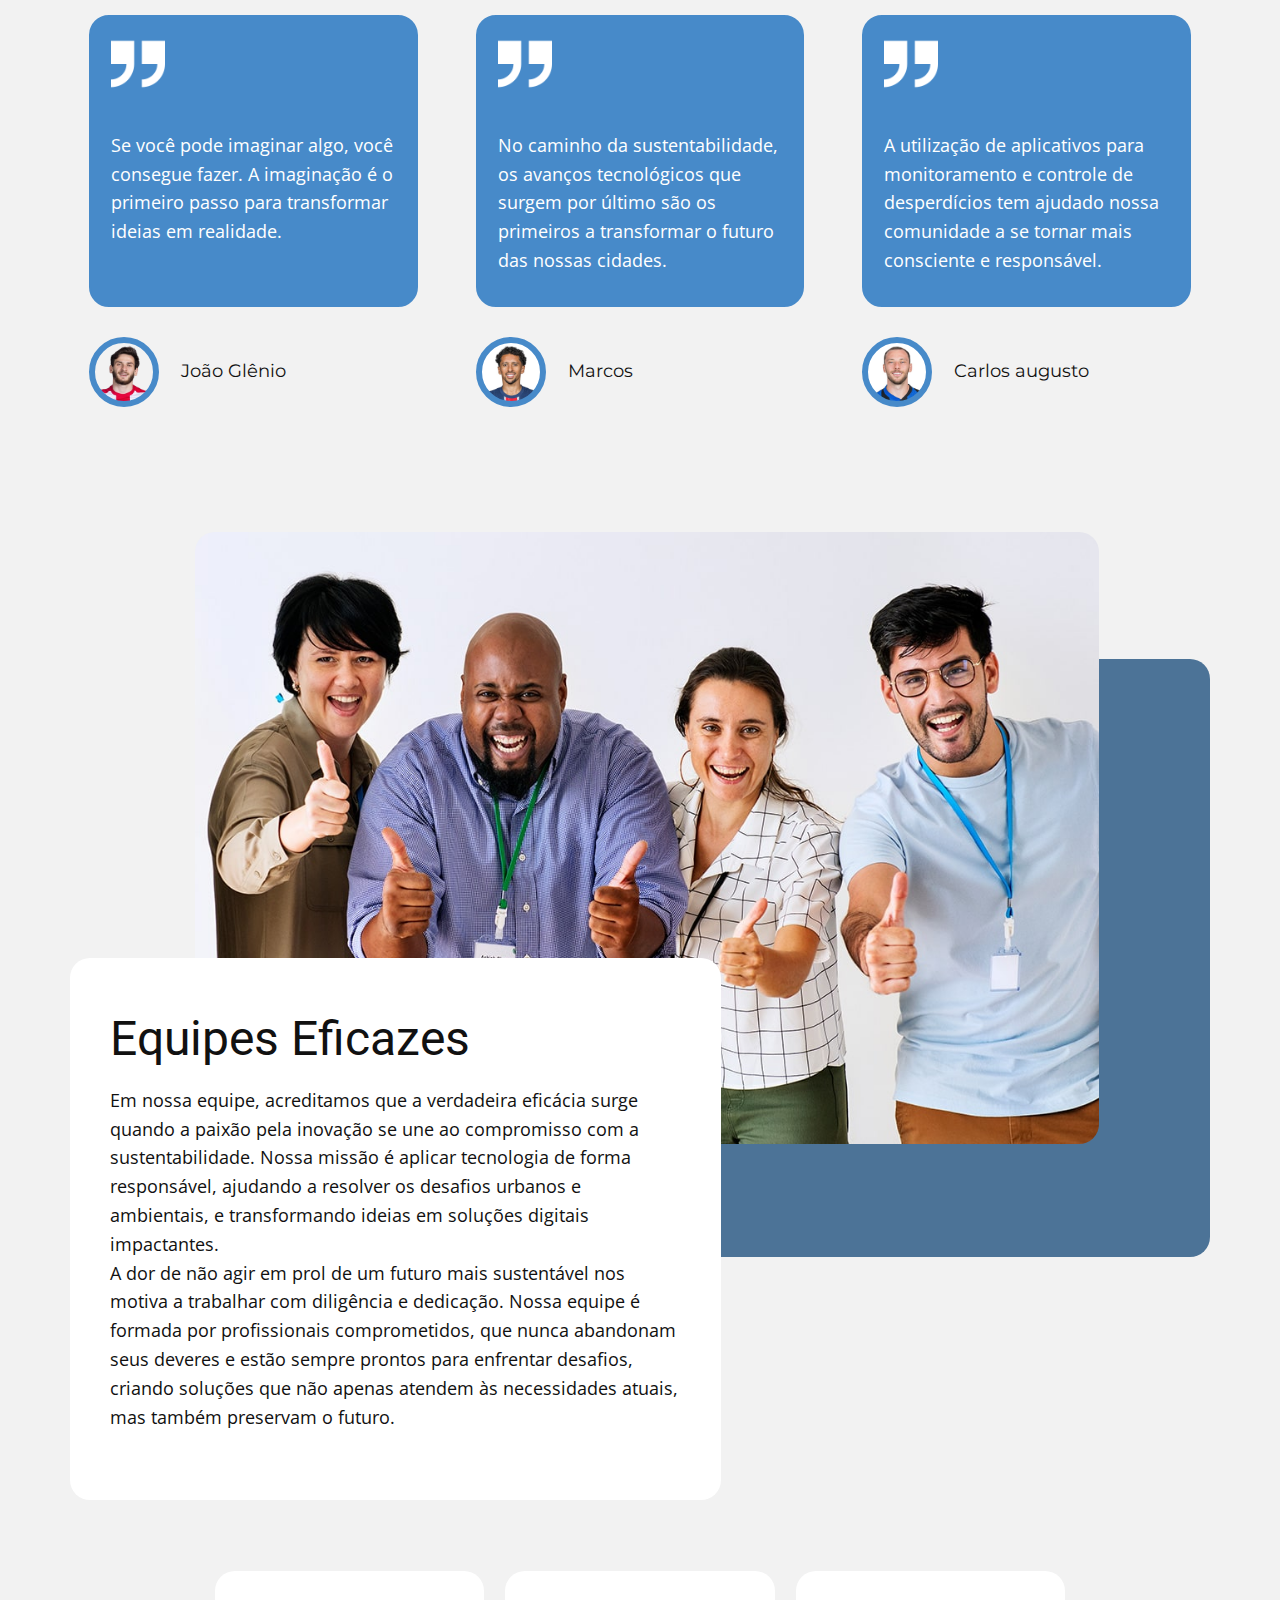
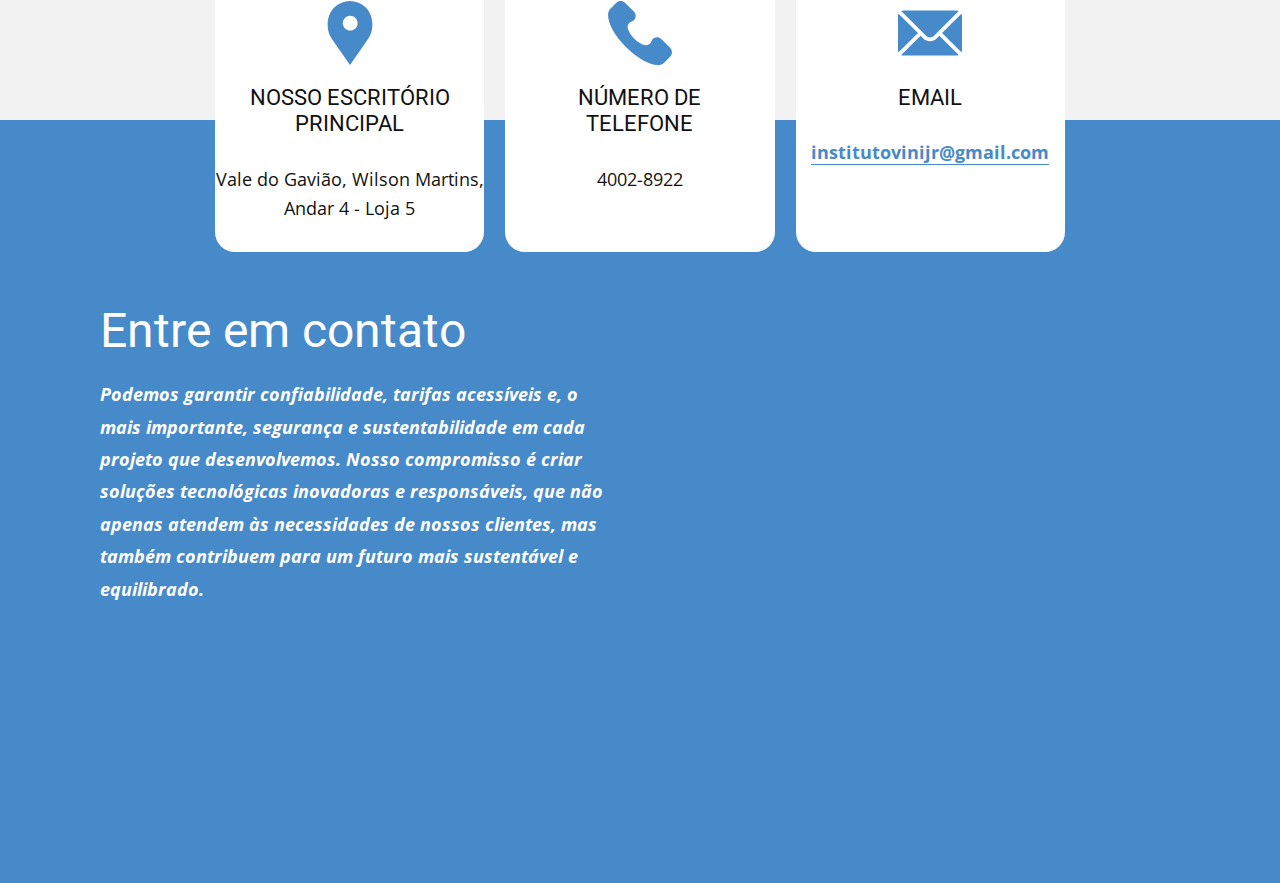
==== commit d6b7a8d5: "Update index.html" ====
--- a/index.html
+++ b/index.html
@@ -72,37 +72,7 @@
 </g><g><g><path d="M467,0H45C20.187,0,0,20.187,0,45c0,19.555,12.541,36.228,30,42.42V345c0,24.813,20.187,45,45,45h166v34.58    c-17.459,6.192-30,22.865-30,42.42c0,24.813,20.187,45,45,45s45-20.187,45-45c0-19.555-12.541-36.228-30-42.42V390h166    c24.813,0,45-20.187,45-45V87.42c17.459-6.192,30-22.865,30-42.42C512,20.187,491.813,0,467,0z M256,482c-8.271,0-15-6.729-15-15    s6.729-15,15-15s15,6.729,15,15S264.271,482,256,482z M452,345c0,8.271-6.729,15-15,15H75c-8.271,0-15-6.729-15-15V90h392V345z     M467,60H45c-8.271,0-15-6.729-15-15s6.729-15,15-15h422c8.271,0,15,6.729,15,15S475.271,60,467,60z"></path>
 </g>
 <section>
-  <div>
-    <h4 class="u-text u-text-2">Estratégia</h4>
-  </div>
-
-  <div class="u-align-center u-container-align-center u-container-style u-list-item u-radius-20 u-repeater-item u-shape-round u-video-cover u-white u-list-item-2">
-    <div class="u-container-layout u-similar-container u-container-layout-2">
-      <span class="u-grey-10 u-icon u-icon-circle u-text-palette-1-base u-icon-2">
-        <svg class="u-svg-link" preserveAspectRatio="xMidYMin slice" viewBox="0 0 512 512"><use xlink:href="#svg-ddc0"></use></svg>
-      </span>
-      <h4 class="u-text u-text-3">Design de Experiência do Usuário</h4>
-    </div>
-  </div>
-
-  <div class="u-align-center u-container-align-center u-container-style u-list-item u-radius-20 u-repeater-item u-shape-round u-video-cover u-white u-list-item-3">
-    <div class="u-container-layout u-similar-container u-container-layout-3">
-      <span class="u-grey-10 u-icon u-icon-circle u-text-palette-1-base u-icon-3">
-        <svg class="u-svg-link" preserveAspectRatio="xMidYMin slice" viewBox="0 0 512 512"><use xlink:href="#svg-ce99"></use></svg>
-      </span>
-      <h4 class="u-text u-text-4">Desenvolver</h4>
-    </div>
-  </div>
-
-  <div class="u-align-center u-container-align-center u-container-style u-list-item u-radius-20 u-repeater-item u-shape-round u-video-cover u-white u-list-item-4">
-    <div class="u-container-layout u-similar-container u-container-layout-4">
-      <span class="u-grey-10 u-icon u-icon-circle u-text-palette-1-base u-icon-4">
-        <svg class="u-svg-link" preserveAspectRatio="xMidYMin slice" viewBox="0 0 24 24"><use xlink:href="#svg-4417"></use></svg>
-      </span>
-      <h4 class="u-text u-text-5">Testar</h4>
-    </div>
-  </div>
-</section>
+<h4 class="u-text u-text-2">Estratégia</h4> </div> </div> <div class="u-align-center u-container-align-center u-container-style u-list-item u-radius-20 u-repeater-item u-shape-round u-video-cover u-white u-list-item-2"> <div class="u-container-layout u-similar-container u-container-layout-2"> <span class="u-grey-10 u-icon u-icon-circle u-text-palette-1-base u-icon-2"><svg class="u-svg-link" preserveAspectRatio="xMidYMin slice" viewBox="0 0 512 512" style=""><use xlink:href="#svg-ddc0"></use></svg><svg class="u-svg-content" viewBox="0 0 512 512" x="0px" y="0px" id="svg-ddc0" style="enable-background:new 0 0 512 512;"><g><g><path d="M497,0h-60c-8.284,0-15,6.716-15,15v15H298.42C292.228,12.542,275.555,0,256,0s-36.228,12.542-42.42,30H90V15 c0-8.284-6.716-15-15-15H15C6.716,0,0,6.716,0,15v60c0,8.284,6.716,15,15,15h60c8.284,0,15-6.716,15-15V59.8h62.377 c-54.116,34.274-87.012,92.175-90.969,153.642C43.738,219.518,31,236.294,31,256c0,24.813,20.187,45,45,45s45-20.187,45-45 c0-19.38-12.315-35.938-29.53-42.26c5.326-70.647,56.198-131.494,124.226-148.758C223.07,79.794,238.361,90,256,90 c17.639,0,32.93-10.206,40.304-25.017c68.029,17.264,118.9,78.111,124.226,148.758C403.315,220.062,391,236.62,391,256 c0,24.813,20.187,45,45,45s45-20.187,45-45c0-19.706-12.738-36.482-30.408-42.558C446.627,151.852,413.633,94.207,359.623,60H422 v15c0,8.284,6.716,15,15,15h60c8.284,0,15-6.716,15-15V15C512,6.716,505.284,0,497,0z M60,60H30V30h30V60z M76,271 c-8.271,0-15-6.729-15-15s6.729-15,15-15s15,6.729,15,15S84.271,271,76,271z M256,60c-8.271,0-15-6.729-15-15s6.729-15,15-15 s15,6.729,15,15S264.271,60,256,60z M436,241c8.271,0,15,6.729,15,15s-6.729,15-15,15s-15-6.729-15-15S427.729,241,436,241z M482,60h-30V30h30V60z"></path> </g> </g><g><g><path d="M388.48,307.679l-120-179.999c-0.004-0.006-0.009-0.012-0.013-0.019c-0.043-0.064-0.09-0.125-0.134-0.188 c-0.206-0.299-0.423-0.587-0.649-0.868c-6.321-7.854-18.357-7.324-24.017,0.868c-0.044,0.063-0.091,0.124-0.134,0.188 c-0.004,0.007-0.009,0.012-0.013,0.019l-120,180c-3.967,5.949-3.182,13.871,1.874,18.927 c29.927,29.927,48.975,69.047,54.164,110.901c-2.329,1.883-4.578,3.899-6.71,6.081C158.759,458.001,151,476.97,151,497 c0,8.284,6.716,15,15,15h180c8.284,0,15-6.716,15-15c0-20.03-7.759-38.999-21.847-53.412c-2.133-2.182-4.381-4.198-6.711-6.081 c5.188-41.856,24.236-80.976,54.163-110.9C391.662,321.551,392.447,313.628,388.48,307.679z M256,301c8.271,0,15,6.729,15,15 s-6.729,15-15,15s-15-6.729-15-15S247.729,301,256,301z M183.558,482c6.241-17.833,23.159-31,42.442-31h60 c19.283,0,36.201,13.167,42.442,31H183.558z M304.245,423.283C298.345,421.777,292.229,421,286,421h-60 c-6.229,0-12.345,0.777-18.245,2.284c-7.02-40.429-25.251-78.221-52.65-108.899L241,185.542v88.039 c-17.459,6.192-30,22.865-30,42.42c0,24.813,20.187,45,45,45s45-20.187,45-45c0-19.555-12.541-36.228-30-42.42v-88.039 l85.896,128.843C329.496,345.06,311.264,382.853,304.245,423.283z"></path> </g> </g></svg></span> <h4 class="u-text u-text-3"> Design de Experiência do Usuário</h4> </div> </div> <div class="u-align-center u-container-align-center u-container-style u-list-item u-radius-20 u-repeater-item u-shape-round u-video-cover u-white u-list-item-3"> <div class="u-container-layout u-similar-container u-container-layout-3"> <span class="u-grey-10 u-icon u-icon-circle u-text-palette-1-base u-icon-3"><svg class="u-svg-link" preserveAspectRatio="xMidYMin slice" viewBox="0 0 512 512" style=""><use xlink:href="#svg-ce99"></use></svg><svg class="u-svg-content" viewBox="0 0 512 512" x="0px" y="0px" id="svg-ce99" style="enable-background:new 0 0 512 512;"><g><g><path d="M0,15.845v420.259h164.332v30.049h-30.036v30.001h243.407v-30.001h-30.036v-30.049H512V15.845H0z M317.665,466.153 H194.334v-30.049h123.332V466.153z M481.999,406.103H30.001v-60.075h451.997V406.103z M481.999,316.027H30.001V45.847h451.997 V316.027z"></path> </g> </g><g><g><polygon points="203.943,126.712 182.729,105.498 107.29,180.937 182.729,256.375 203.943,235.161 149.718,180.937 "></polygon> </g> </g><g><g><polygon points="329.271,105.498 308.057,126.712 362.282,180.937 308.057,235.161 329.271,256.375 404.709,180.937 "></polygon> </g> </g><g><g><rect x="166.742" y="165.947" transform="matrix(0.1951 -0.9808 0.9808 0.1951 28.5815 396.7237)" width="178.511" height="30.002"></rect> </g> </g></svg></span> <h4 class="u-text u-text-4">Desenvolver</h4> </div> </div> <div class="u-align-center u-container-align-center u-container-style u-list-item u-radius-20 u-repeater-item u-shape-round u-video-cover u-white u-list-item-4"> <div class="u-container-layout u-similar-container u-container-layout-4"> <span class="u-grey-10 u-icon u-icon-circle u-text-palette-1-base u-icon-4"><svg class="u-svg-link" preserveAspectRatio="xMidYMin slice" viewBox="0 0 24 24" style=""><use xlink:href="#svg-4417"></use></svg><svg class="u-svg-content" viewBox="0 0 24 24" id="svg-4417"><path d="m22.25 20h-20.5c-.965 0-1.75-.785-1.75-1.75v-12.5c0-.965.785-1.75 1.75-1.75h1.68c.414 0 .75.336.75.75s-.336.75-.75.75h-1.68c-.136 0-.25.114-.25.25v12.5c0 .136.114.25.25.25h20.5c.136 0 .25-.114.25-.25v-12.5c0-.136-.114-.25-.25-.25h-1.68c-.414 0-.75-.336-.75-.75s.336-.75.75-.75h1.68c.965 0 1.75.785 1.75 1.75v12.5c0 .965-.785 1.75-1.75 1.75z"></path><path d="m16.25 24h-8.5c-.414 0-.75-.336-.75-.75s.336-.75.75-.75h8.5c.414 0 .75.336.75.75s-.336.75-.75.75z"></path><path d="m12 24c-.414 0-.75-.336-.75-.75v-4c0-.414.336-.75.75-.75s.75.336.75.75v4c0 .414-.336.75-.75.75z"></path><path d="m14 4.5h-4c-.414 0-.75-.336-.75-.75 0-1.517 1.233-2.75 2.75-2.75s2.75 1.233 2.75 2.75c0 .414-.336.75-.75.75zm-3-1.5h2c-.229-.304-.591-.5-1-.5s-.771.196-1 .5z"></path><path d="m13.601 3.3c-.069 0-.139-.01-.208-.029-.398-.115-.628-.53-.513-.929.397-1.379 1.68-2.342 3.12-2.342.414 0 .75.336.75.75s-.336.75-.75.75c-.775 0-1.466.518-1.679 1.258-.095.328-.395.542-.72.542z"></path><path d="m10.399 3.3c-.326 0-.625-.214-.72-.542-.213-.74-.904-1.258-1.679-1.258-.414 0-.75-.336-.75-.75s.336-.75.75-.75c1.44 0 2.723.963 3.121 2.342.115.398-.115.813-.513.929-.07.019-.14.029-.209.029z"></path><path d="m14.75 7c-.336 0-.642-.228-.727-.568-.101-.401.144-.809.545-.909l1.666-.416.846-1.691c.186-.371.636-.521 1.006-.336.371.186.521.636.335 1.006l-1 2c-.098.196-.276.34-.489.393l-2 .5c-.061.014-.122.021-.182.021z"></path><path d="m17.75 12c-.275 0-.54-.151-.671-.415l-.886-1.771-1.771-.858c-.373-.181-.528-.629-.348-1.002s.629-.527 1.002-.348l2 .97c.149.072.27.191.344.34l1 2c.185.37.035.82-.335 1.006-.107.053-.222.078-.335.078z"></path><path d="m9.25 7c-.06 0-.121-.007-.182-.022l-2-.5c-.213-.053-.391-.197-.489-.393l-1-2c-.185-.37-.035-.82.335-1.006.372-.185.821-.035 1.006.336l.846 1.691 1.666.416c.402.101.646.508.545.909-.084.341-.391.569-.727.569z"></path><path d="m6.25 12c-.113 0-.227-.025-.335-.079-.371-.186-.521-.636-.335-1.006l1-2c.074-.148.195-.268.344-.34l2-.97c.372-.178.821-.025 1.001.348.181.373.025.821-.348 1.002l-1.77.858-.886 1.771c-.131.265-.397.416-.671.416z"></path><path d="m12 13c-1.93 0-3.5-1.57-3.5-3.5v-5.75c0-.414.336-.75.75-.75h5.5c.414 0 .75.336.75.75v5.75c0 1.93-1.57 3.5-3.5 3.5zm-2-8.5v5c0 1.103.897 2 2 2s2-.897 2-2v-5z"></path><path d="m12 13c-.414 0-.75-.336-.75-.75v-8.5c0-.414.336-.75.75-.75s.75.336.75.75v8.5c0 .414-.336.75-.75.75z"></path></svg></span> <h4 class="u-text u-text-5">Testar</h4> </div> </div> </div> </div> </div> </section>
     <section class="u-align-center-lg u-align-center-md u-align-center-xl u-align-left-sm u-align-left-xs u-clearfix u-grey-5 u-section-2" id="sec-d2f0">
       <div class="u-clearfix u-sheet u-sheet-1">
         <h2 class="u-text u-text-1"> Criamos Soluções Tecnológicas Inovadoras para um Futuro Sustentável</h2>
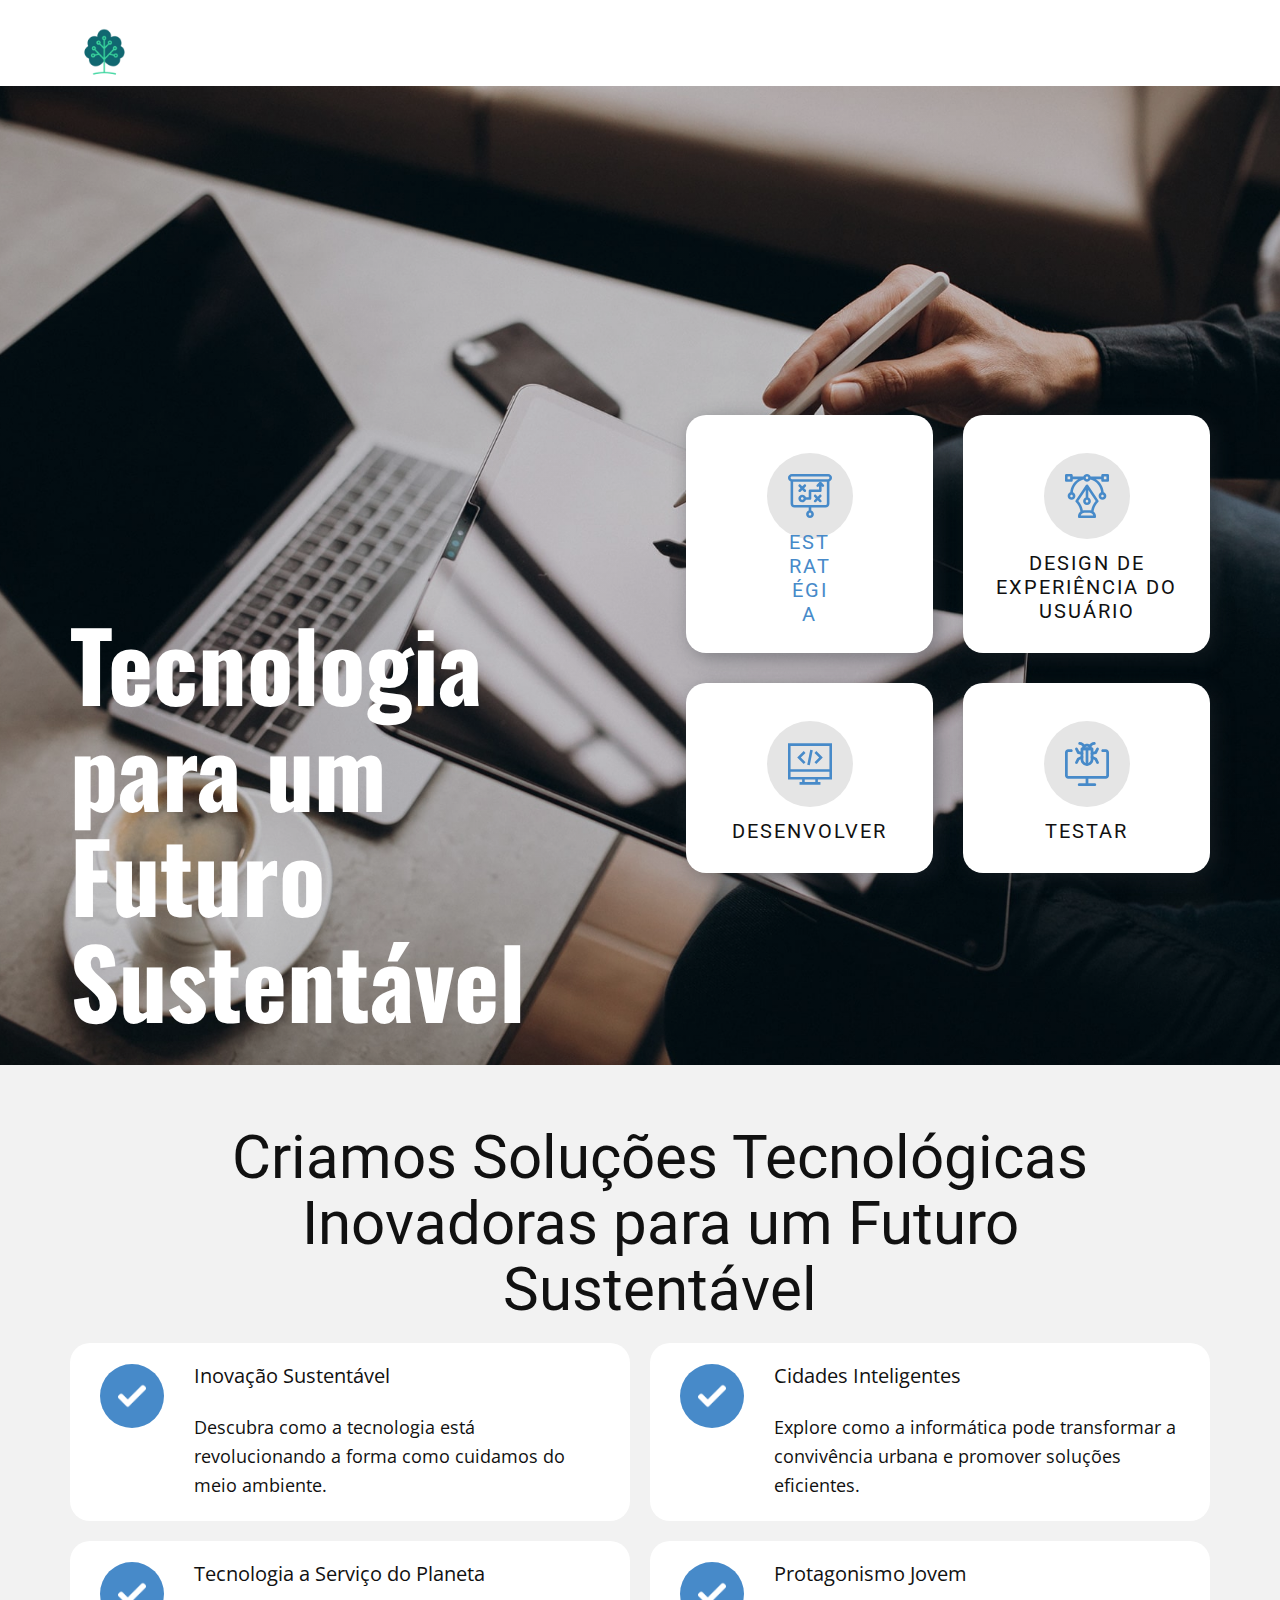
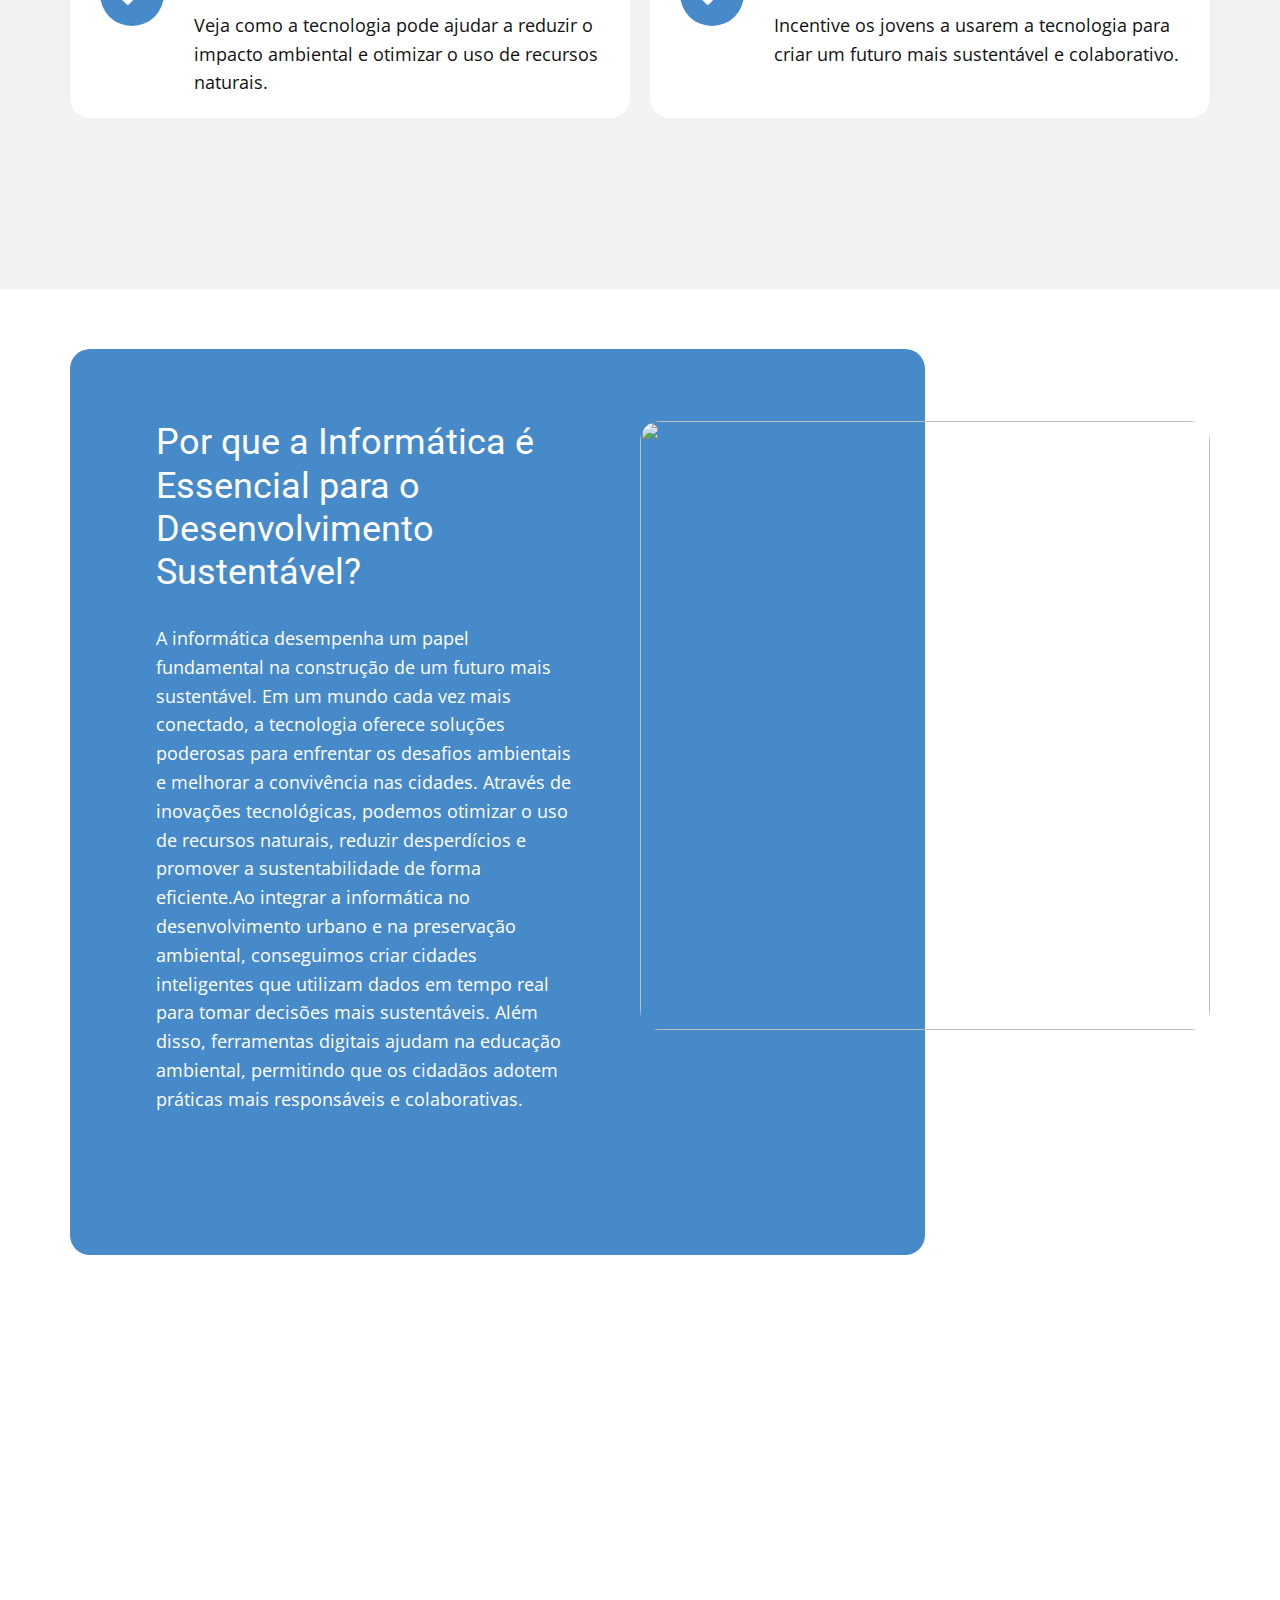
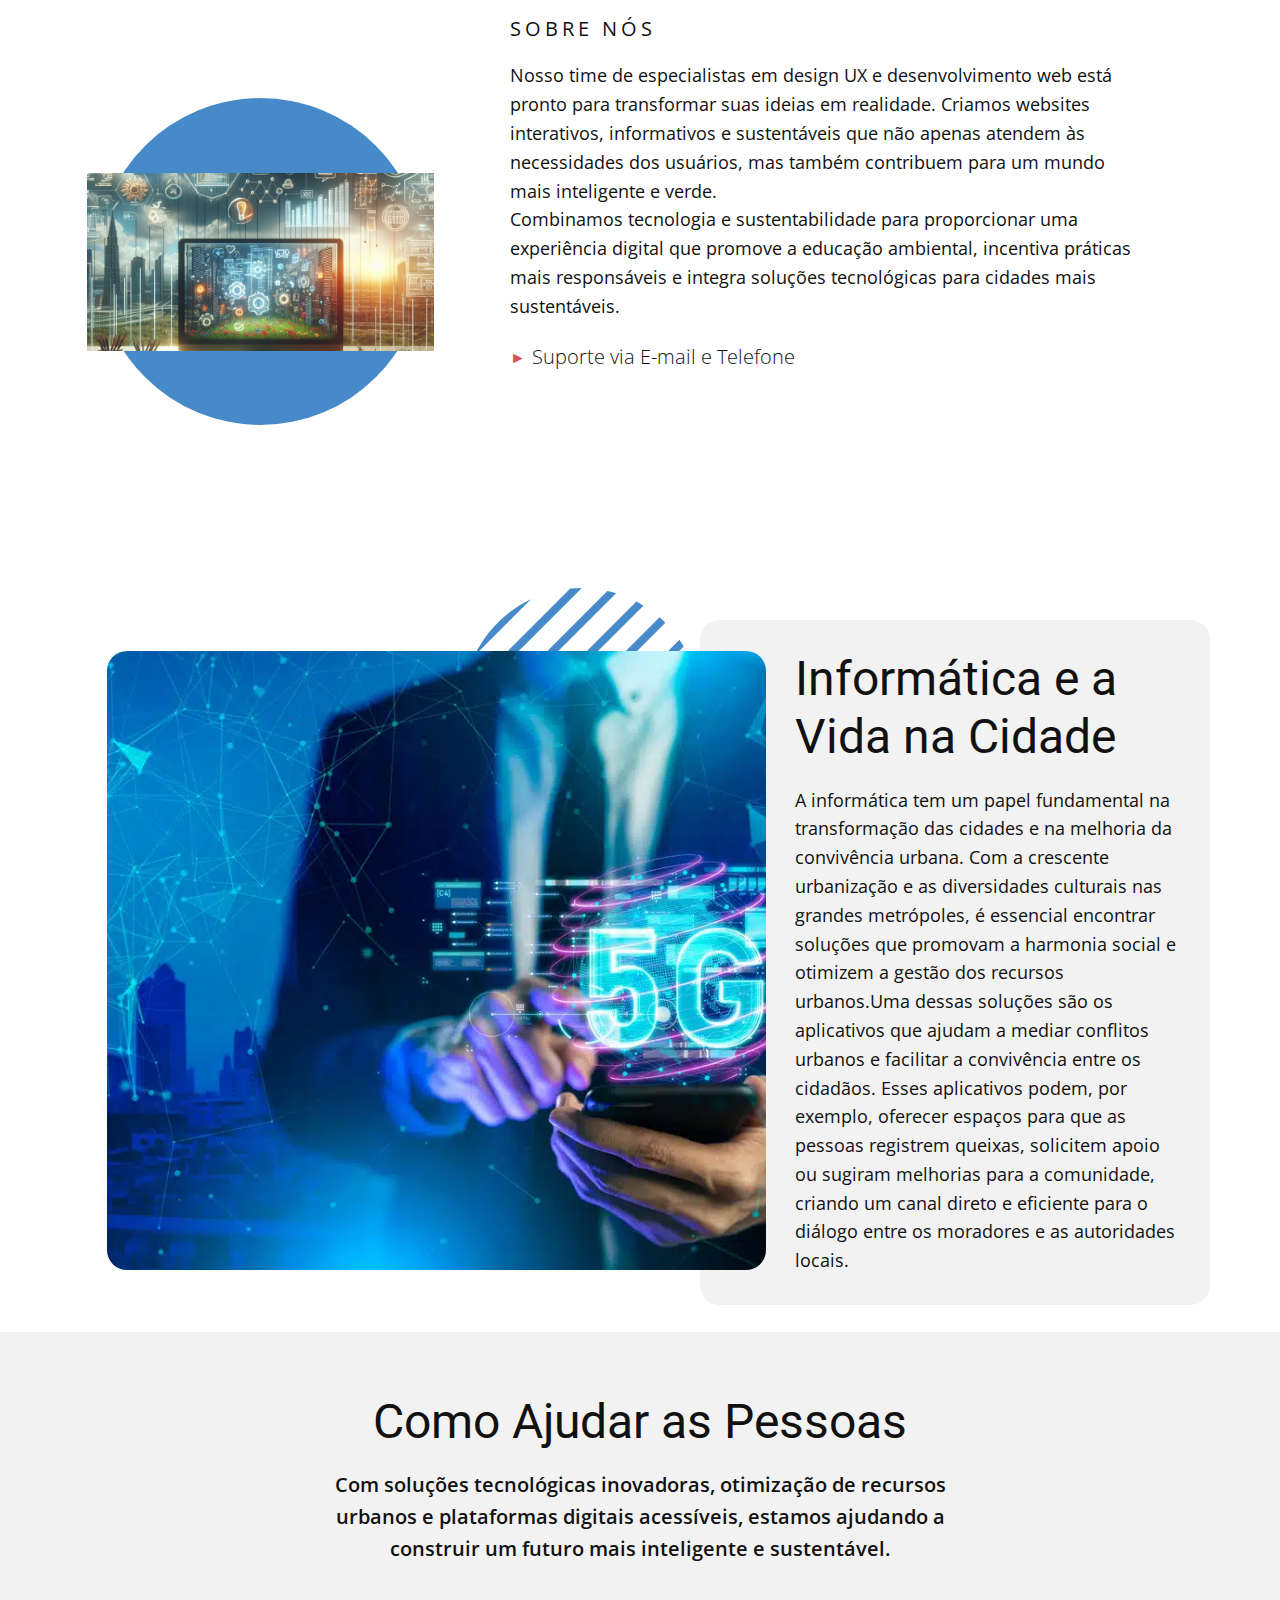
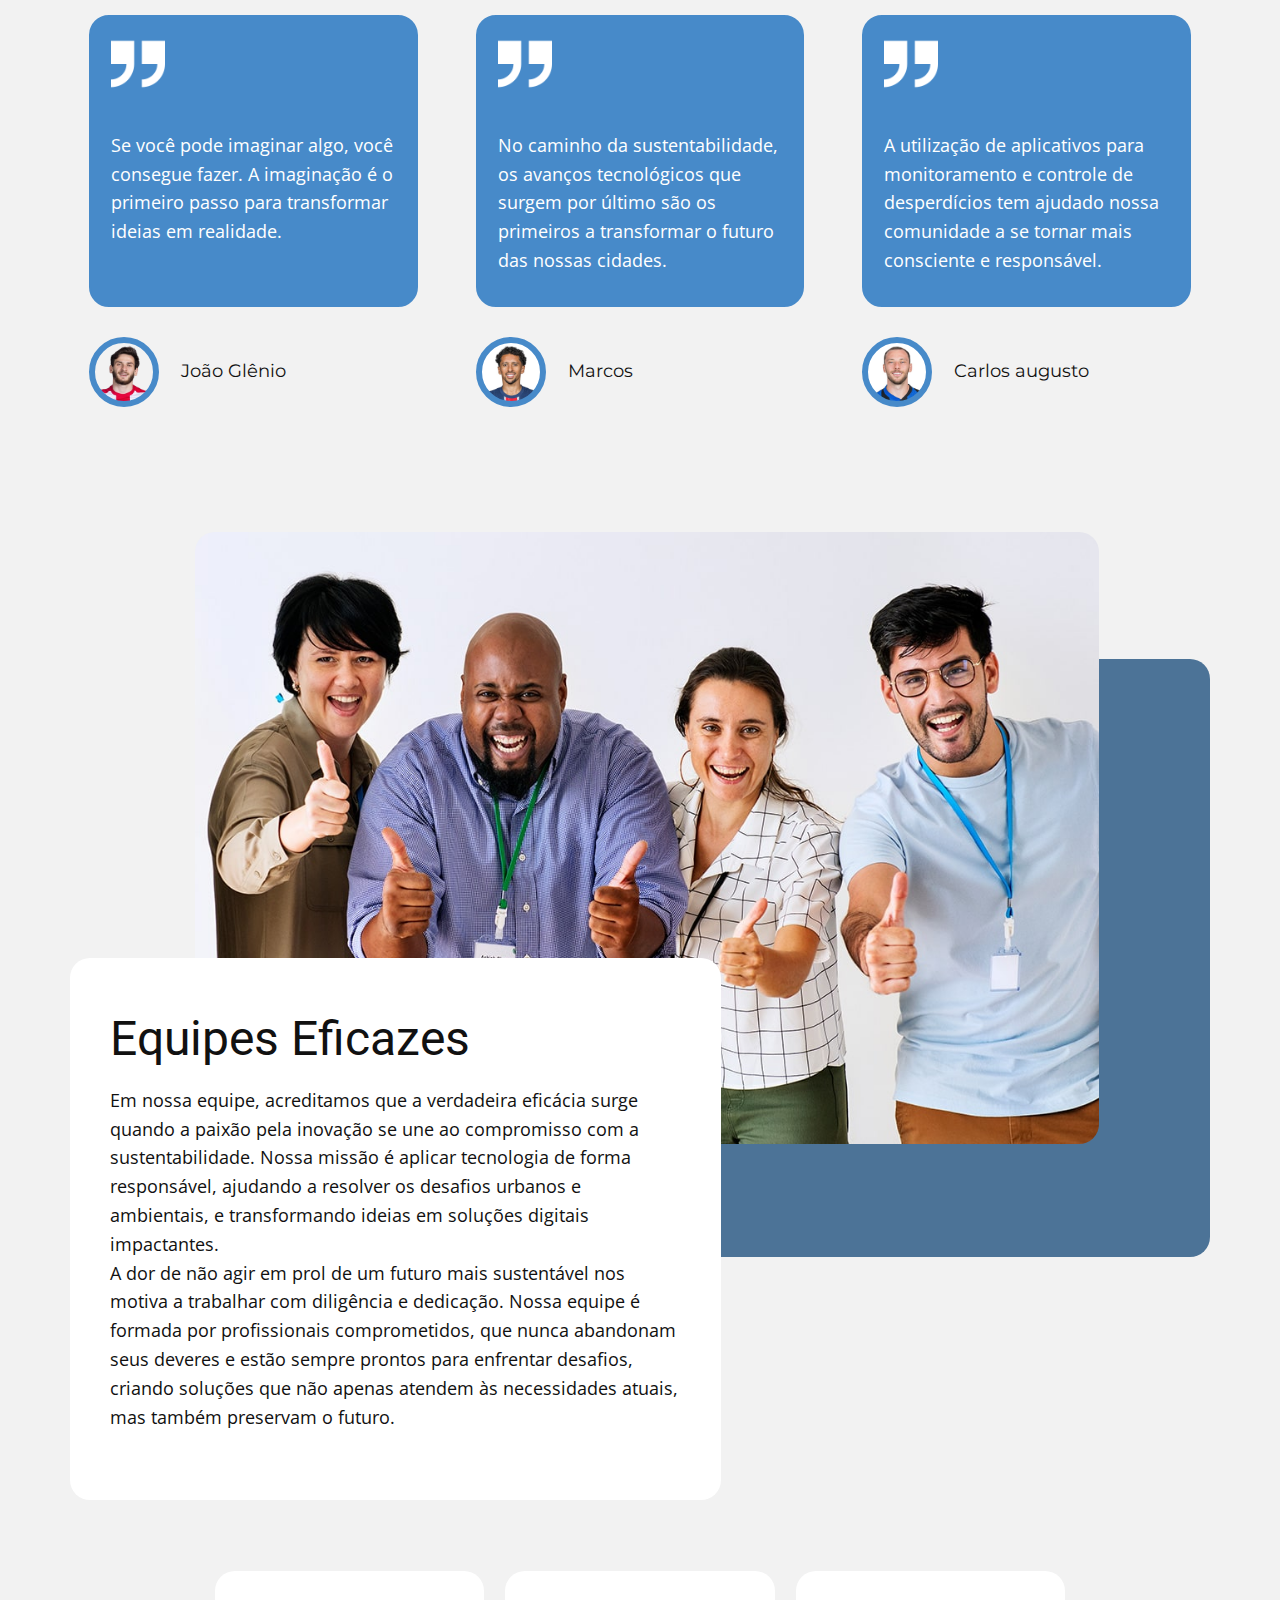
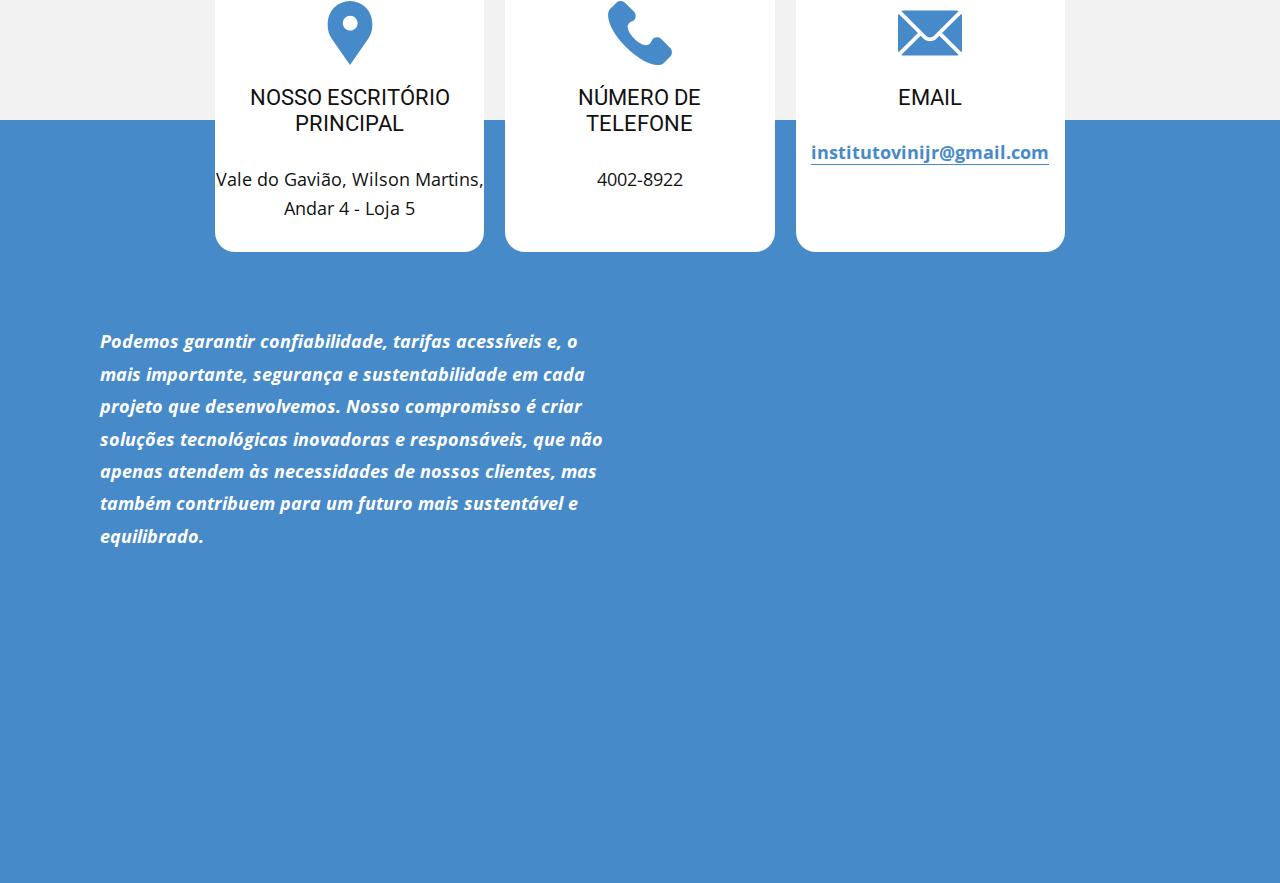
==== commit d8786ed2: "Update index.html" ====
--- a/index.html
+++ b/index.html
@@ -282,7 +282,6 @@
           <div class="u-layout-row">
             <div class="u-align-left u-container-align-left u-container-style u-layout-cell u-left-cell u-size-30 u-layout-cell-1">
               <div class="u-container-layout u-valign-top u-container-layout-4">
-                <h2 class="u-text u-text-default u-text-7"> Entre em contato</h2>
                 <h6 class="u-custom-font u-text u-text-font u-text-8"> Podemos garantir confiabilidade, tarifas acessíveis e, o mais importante, segurança e sustentabilidade em cada projeto que desenvolvemos. Nosso compromisso é criar soluções tecnológicas inovadoras e responsáveis, que não apenas atendem às necessidades de nossos clientes, mas também contribuem para um futuro mais sustentável e equilibrado.</h6>
               </div>
             </div>
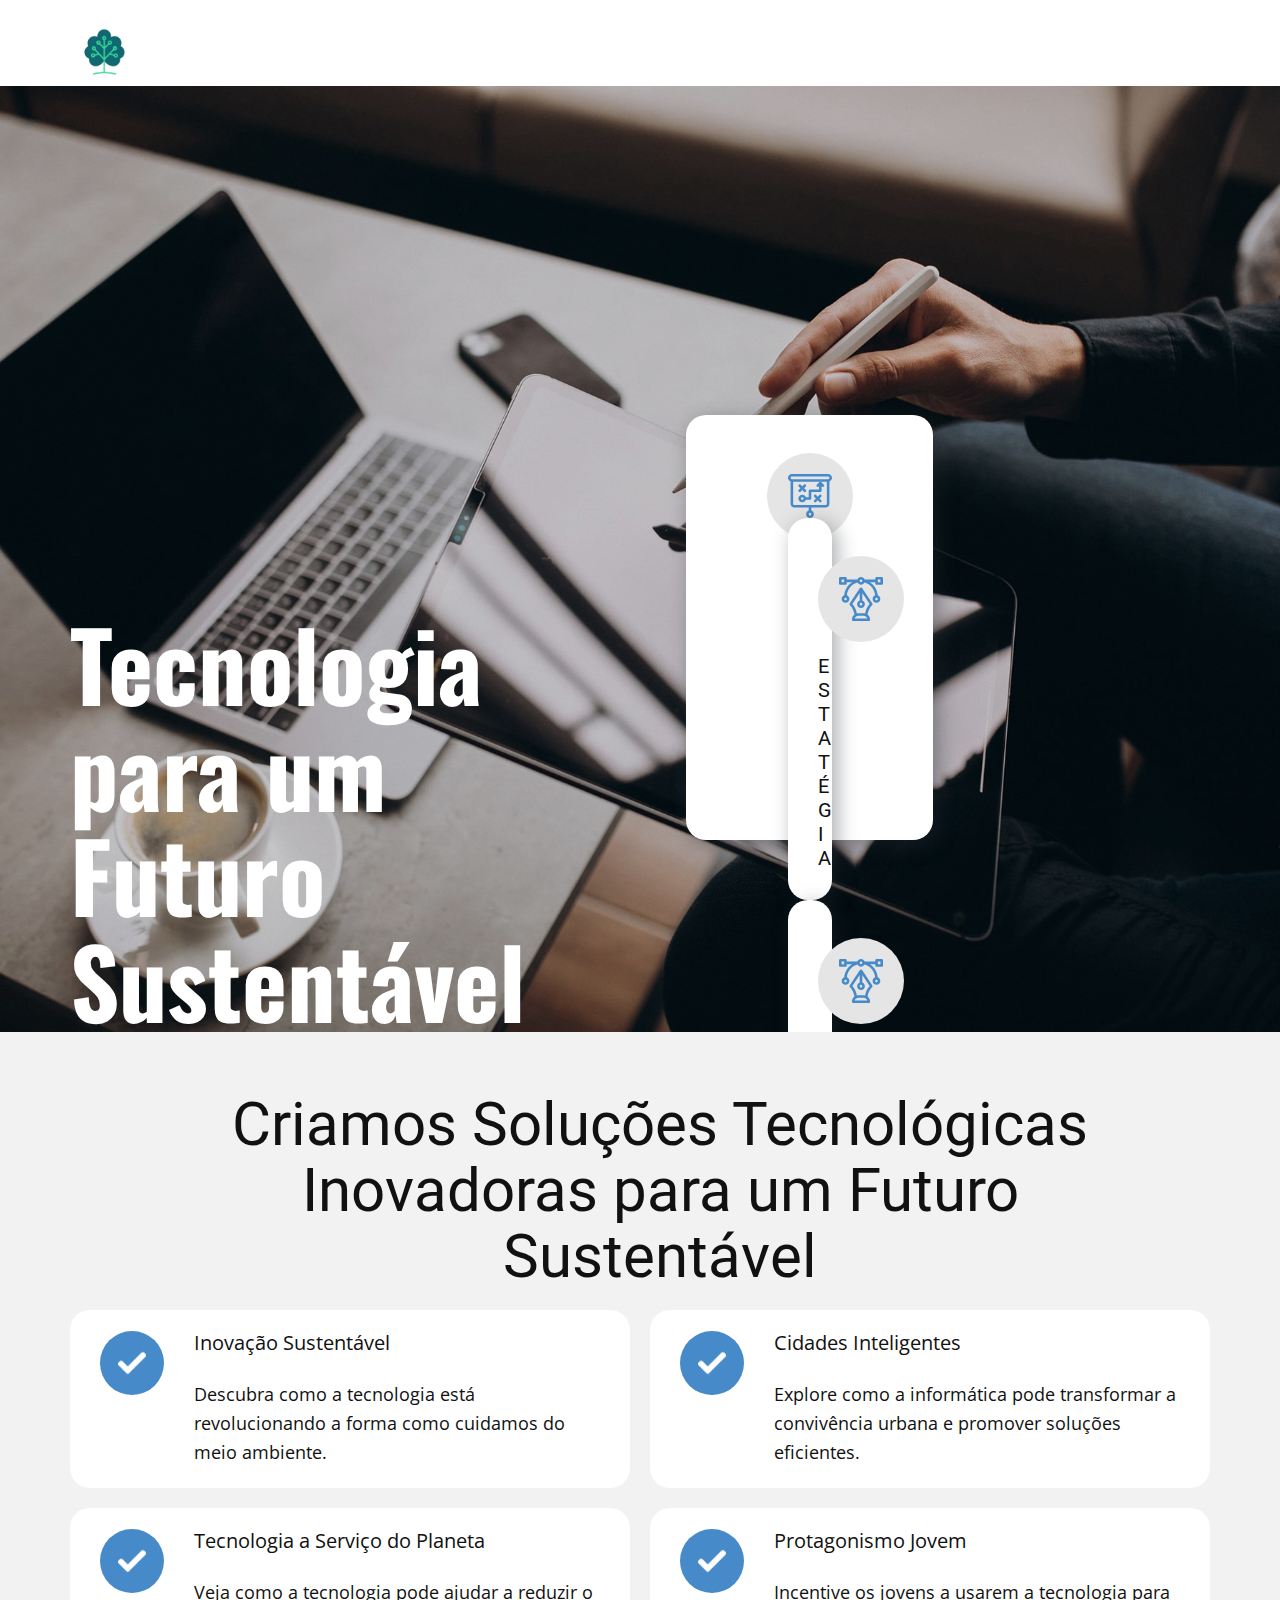
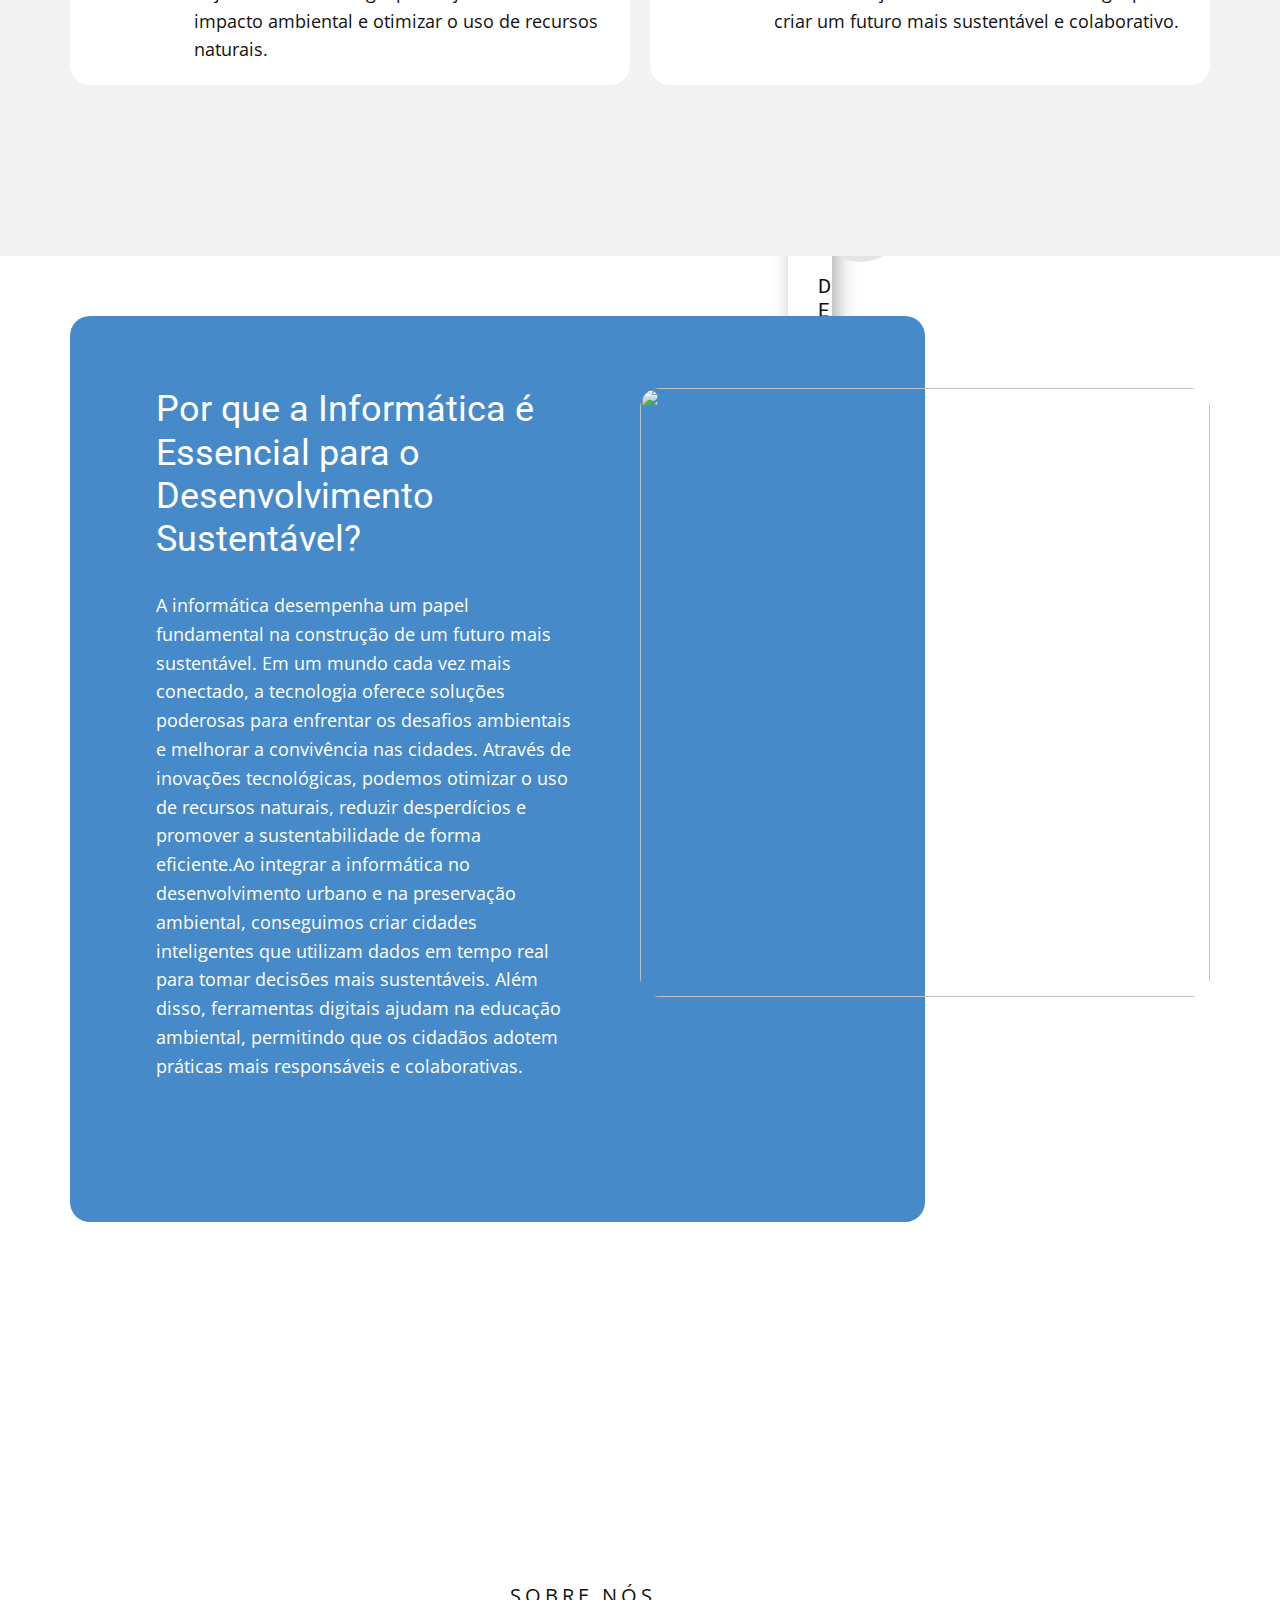
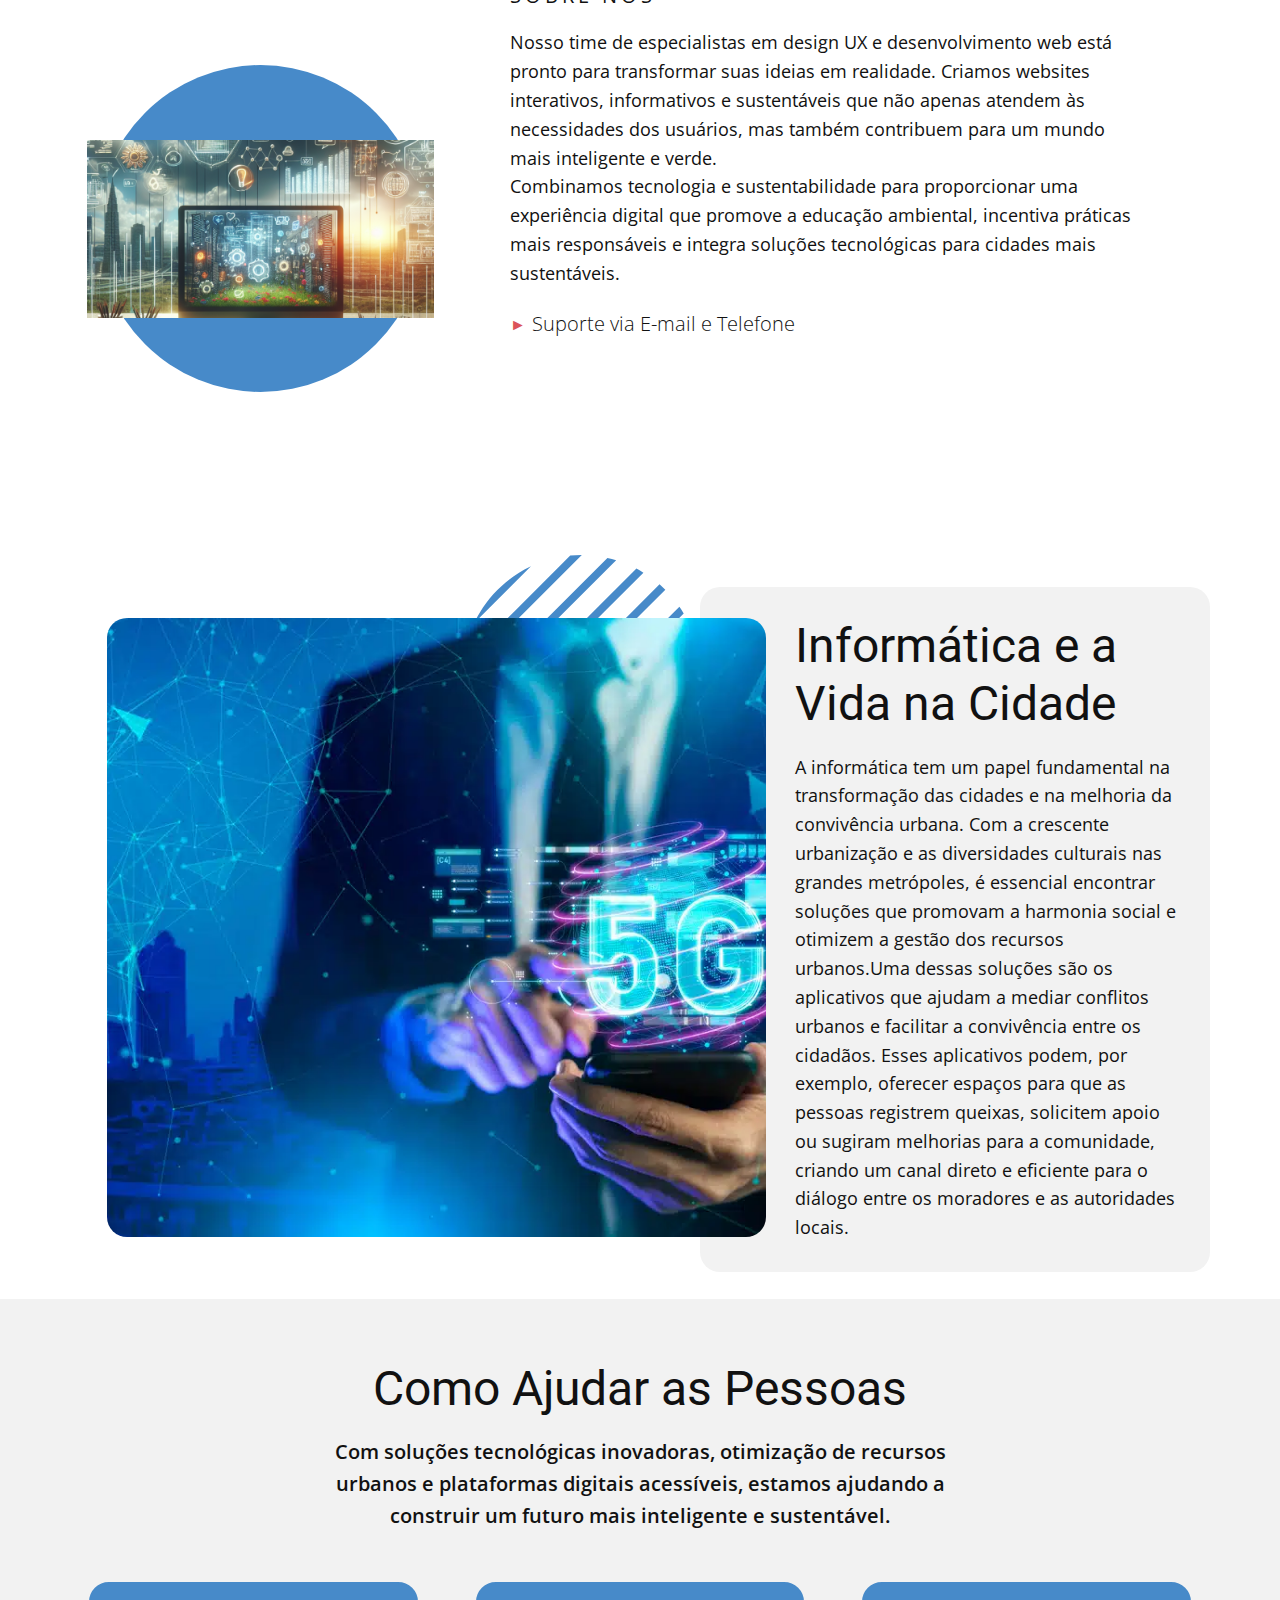
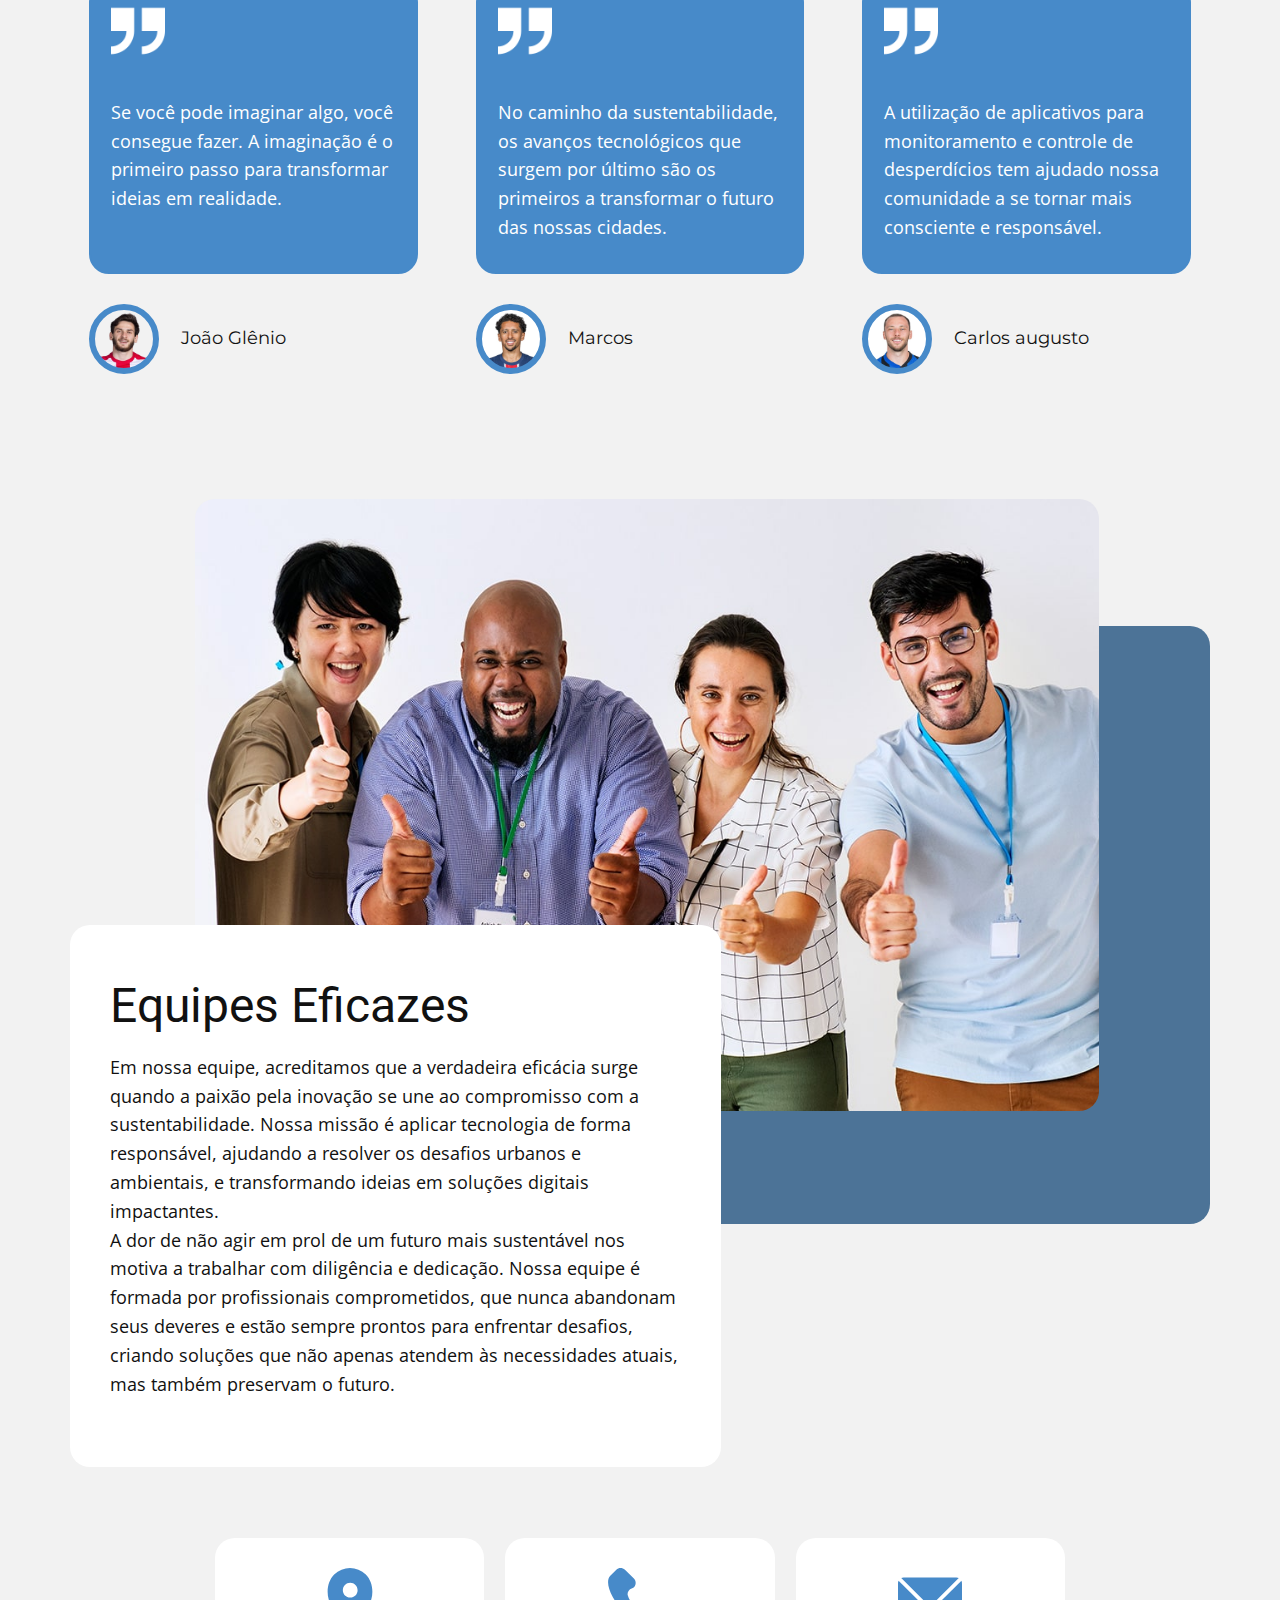
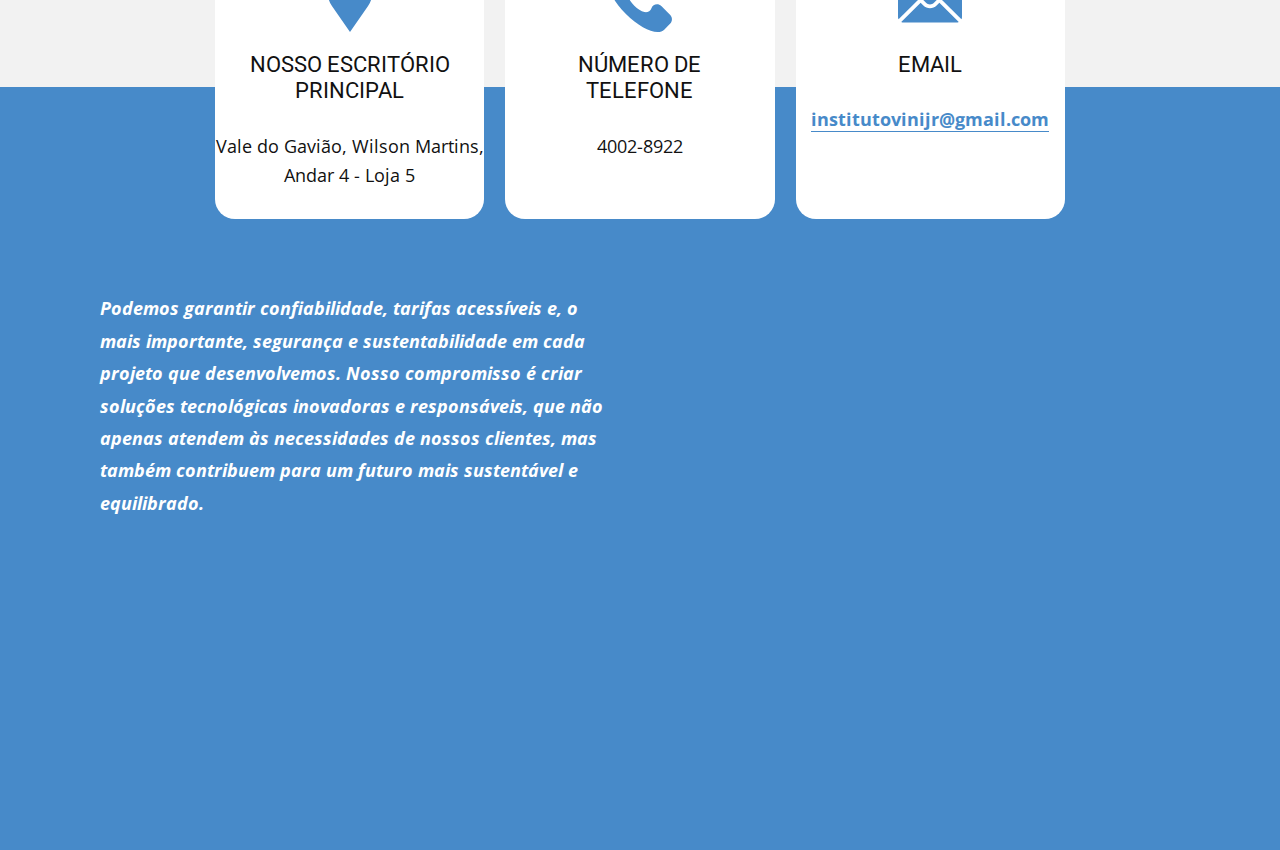
==== commit 79fab9ce: "Update index.html" ====
--- a/index.html
+++ b/index.html
@@ -72,7 +72,8 @@
 </g><g><g><path d="M467,0H45C20.187,0,0,20.187,0,45c0,19.555,12.541,36.228,30,42.42V345c0,24.813,20.187,45,45,45h166v34.58    c-17.459,6.192-30,22.865-30,42.42c0,24.813,20.187,45,45,45s45-20.187,45-45c0-19.555-12.541-36.228-30-42.42V390h166    c24.813,0,45-20.187,45-45V87.42c17.459-6.192,30-22.865,30-42.42C512,20.187,491.813,0,467,0z M256,482c-8.271,0-15-6.729-15-15    s6.729-15,15-15s15,6.729,15,15S264.271,482,256,482z M452,345c0,8.271-6.729,15-15,15H75c-8.271,0-15-6.729-15-15V90h392V345z     M467,60H45c-8.271,0-15-6.729-15-15s6.729-15,15-15h422c8.271,0,15,6.729,15,15S475.271,60,467,60z"></path>
 </g>
 <section>
-<h4 class="u-text u-text-2">Estratégia</h4> </div> </div> <div class="u-align-center u-container-align-center u-container-style u-list-item u-radius-20 u-repeater-item u-shape-round u-video-cover u-white u-list-item-2"> <div class="u-container-layout u-similar-container u-container-layout-2"> <span class="u-grey-10 u-icon u-icon-circle u-text-palette-1-base u-icon-2"><svg class="u-svg-link" preserveAspectRatio="xMidYMin slice" viewBox="0 0 512 512" style=""><use xlink:href="#svg-ddc0"></use></svg><svg class="u-svg-content" viewBox="0 0 512 512" x="0px" y="0px" id="svg-ddc0" style="enable-background:new 0 0 512 512;"><g><g><path d="M497,0h-60c-8.284,0-15,6.716-15,15v15H298.42C292.228,12.542,275.555,0,256,0s-36.228,12.542-42.42,30H90V15 c0-8.284-6.716-15-15-15H15C6.716,0,0,6.716,0,15v60c0,8.284,6.716,15,15,15h60c8.284,0,15-6.716,15-15V59.8h62.377 c-54.116,34.274-87.012,92.175-90.969,153.642C43.738,219.518,31,236.294,31,256c0,24.813,20.187,45,45,45s45-20.187,45-45 c0-19.38-12.315-35.938-29.53-42.26c5.326-70.647,56.198-131.494,124.226-148.758C223.07,79.794,238.361,90,256,90 c17.639,0,32.93-10.206,40.304-25.017c68.029,17.264,118.9,78.111,124.226,148.758C403.315,220.062,391,236.62,391,256 c0,24.813,20.187,45,45,45s45-20.187,45-45c0-19.706-12.738-36.482-30.408-42.558C446.627,151.852,413.633,94.207,359.623,60H422 v15c0,8.284,6.716,15,15,15h60c8.284,0,15-6.716,15-15V15C512,6.716,505.284,0,497,0z M60,60H30V30h30V60z M76,271 c-8.271,0-15-6.729-15-15s6.729-15,15-15s15,6.729,15,15S84.271,271,76,271z M256,60c-8.271,0-15-6.729-15-15s6.729-15,15-15 s15,6.729,15,15S264.271,60,256,60z M436,241c8.271,0,15,6.729,15,15s-6.729,15-15,15s-15-6.729-15-15S427.729,241,436,241z M482,60h-30V30h30V60z"></path> </g> </g><g><g><path d="M388.48,307.679l-120-179.999c-0.004-0.006-0.009-0.012-0.013-0.019c-0.043-0.064-0.09-0.125-0.134-0.188 c-0.206-0.299-0.423-0.587-0.649-0.868c-6.321-7.854-18.357-7.324-24.017,0.868c-0.044,0.063-0.091,0.124-0.134,0.188 c-0.004,0.007-0.009,0.012-0.013,0.019l-120,180c-3.967,5.949-3.182,13.871,1.874,18.927 c29.927,29.927,48.975,69.047,54.164,110.901c-2.329,1.883-4.578,3.899-6.71,6.081C158.759,458.001,151,476.97,151,497 c0,8.284,6.716,15,15,15h180c8.284,0,15-6.716,15-15c0-20.03-7.759-38.999-21.847-53.412c-2.133-2.182-4.381-4.198-6.711-6.081 c5.188-41.856,24.236-80.976,54.163-110.9C391.662,321.551,392.447,313.628,388.48,307.679z M256,301c8.271,0,15,6.729,15,15 s-6.729,15-15,15s-15-6.729-15-15S247.729,301,256,301z M183.558,482c6.241-17.833,23.159-31,42.442-31h60 c19.283,0,36.201,13.167,42.442,31H183.558z M304.245,423.283C298.345,421.777,292.229,421,286,421h-60 c-6.229,0-12.345,0.777-18.245,2.284c-7.02-40.429-25.251-78.221-52.65-108.899L241,185.542v88.039 c-17.459,6.192-30,22.865-30,42.42c0,24.813,20.187,45,45,45s45-20.187,45-45c0-19.555-12.541-36.228-30-42.42v-88.039 l85.896,128.843C329.496,345.06,311.264,382.853,304.245,423.283z"></path> </g> </g></svg></span> <h4 class="u-text u-text-3"> Design de Experiência do Usuário</h4> </div> </div> <div class="u-align-center u-container-align-center u-container-style u-list-item u-radius-20 u-repeater-item u-shape-round u-video-cover u-white u-list-item-3"> <div class="u-container-layout u-similar-container u-container-layout-3"> <span class="u-grey-10 u-icon u-icon-circle u-text-palette-1-base u-icon-3"><svg class="u-svg-link" preserveAspectRatio="xMidYMin slice" viewBox="0 0 512 512" style=""><use xlink:href="#svg-ce99"></use></svg><svg class="u-svg-content" viewBox="0 0 512 512" x="0px" y="0px" id="svg-ce99" style="enable-background:new 0 0 512 512;"><g><g><path d="M0,15.845v420.259h164.332v30.049h-30.036v30.001h243.407v-30.001h-30.036v-30.049H512V15.845H0z M317.665,466.153 H194.334v-30.049h123.332V466.153z M481.999,406.103H30.001v-60.075h451.997V406.103z M481.999,316.027H30.001V45.847h451.997 V316.027z"></path> </g> </g><g><g><polygon points="203.943,126.712 182.729,105.498 107.29,180.937 182.729,256.375 203.943,235.161 149.718,180.937 "></polygon> </g> </g><g><g><polygon points="329.271,105.498 308.057,126.712 362.282,180.937 308.057,235.161 329.271,256.375 404.709,180.937 "></polygon> </g> </g><g><g><rect x="166.742" y="165.947" transform="matrix(0.1951 -0.9808 0.9808 0.1951 28.5815 396.7237)" width="178.511" height="30.002"></rect> </g> </g></svg></span> <h4 class="u-text u-text-4">Desenvolver</h4> </div> </div> <div class="u-align-center u-container-align-center u-container-style u-list-item u-radius-20 u-repeater-item u-shape-round u-video-cover u-white u-list-item-4"> <div class="u-container-layout u-similar-container u-container-layout-4"> <span class="u-grey-10 u-icon u-icon-circle u-text-palette-1-base u-icon-4"><svg class="u-svg-link" preserveAspectRatio="xMidYMin slice" viewBox="0 0 24 24" style=""><use xlink:href="#svg-4417"></use></svg><svg class="u-svg-content" viewBox="0 0 24 24" id="svg-4417"><path d="m22.25 20h-20.5c-.965 0-1.75-.785-1.75-1.75v-12.5c0-.965.785-1.75 1.75-1.75h1.68c.414 0 .75.336.75.75s-.336.75-.75.75h-1.68c-.136 0-.25.114-.25.25v12.5c0 .136.114.25.25.25h20.5c.136 0 .25-.114.25-.25v-12.5c0-.136-.114-.25-.25-.25h-1.68c-.414 0-.75-.336-.75-.75s.336-.75.75-.75h1.68c.965 0 1.75.785 1.75 1.75v12.5c0 .965-.785 1.75-1.75 1.75z"></path><path d="m16.25 24h-8.5c-.414 0-.75-.336-.75-.75s.336-.75.75-.75h8.5c.414 0 .75.336.75.75s-.336.75-.75.75z"></path><path d="m12 24c-.414 0-.75-.336-.75-.75v-4c0-.414.336-.75.75-.75s.75.336.75.75v4c0 .414-.336.75-.75.75z"></path><path d="m14 4.5h-4c-.414 0-.75-.336-.75-.75 0-1.517 1.233-2.75 2.75-2.75s2.75 1.233 2.75 2.75c0 .414-.336.75-.75.75zm-3-1.5h2c-.229-.304-.591-.5-1-.5s-.771.196-1 .5z"></path><path d="m13.601 3.3c-.069 0-.139-.01-.208-.029-.398-.115-.628-.53-.513-.929.397-1.379 1.68-2.342 3.12-2.342.414 0 .75.336.75.75s-.336.75-.75.75c-.775 0-1.466.518-1.679 1.258-.095.328-.395.542-.72.542z"></path><path d="m10.399 3.3c-.326 0-.625-.214-.72-.542-.213-.74-.904-1.258-1.679-1.258-.414 0-.75-.336-.75-.75s.336-.75.75-.75c1.44 0 2.723.963 3.121 2.342.115.398-.115.813-.513.929-.07.019-.14.029-.209.029z"></path><path d="m14.75 7c-.336 0-.642-.228-.727-.568-.101-.401.144-.809.545-.909l1.666-.416.846-1.691c.186-.371.636-.521 1.006-.336.371.186.521.636.335 1.006l-1 2c-.098.196-.276.34-.489.393l-2 .5c-.061.014-.122.021-.182.021z"></path><path d="m17.75 12c-.275 0-.54-.151-.671-.415l-.886-1.771-1.771-.858c-.373-.181-.528-.629-.348-1.002s.629-.527 1.002-.348l2 .97c.149.072.27.191.344.34l1 2c.185.37.035.82-.335 1.006-.107.053-.222.078-.335.078z"></path><path d="m9.25 7c-.06 0-.121-.007-.182-.022l-2-.5c-.213-.053-.391-.197-.489-.393l-1-2c-.185-.37-.035-.82.335-1.006.372-.185.821-.035 1.006.336l.846 1.691 1.666.416c.402.101.646.508.545.909-.084.341-.391.569-.727.569z"></path><path d="m6.25 12c-.113 0-.227-.025-.335-.079-.371-.186-.521-.636-.335-1.006l1-2c.074-.148.195-.268.344-.34l2-.97c.372-.178.821-.025 1.001.348.181.373.025.821-.348 1.002l-1.77.858-.886 1.771c-.131.265-.397.416-.671.416z"></path><path d="m12 13c-1.93 0-3.5-1.57-3.5-3.5v-5.75c0-.414.336-.75.75-.75h5.5c.414 0 .75.336.75.75v5.75c0 1.93-1.57 3.5-3.5 3.5zm-2-8.5v5c0 1.103.897 2 2 2s2-.897 2-2v-5z"></path><path d="m12 13c-.414 0-.75-.336-.75-.75v-8.5c0-.414.336-.75.75-.75s.75.336.75.75v8.5c0 .414-.336.75-.75.75z"></path></svg></span> <h4 class="u-text u-text-5">Testar</h4> </div> </div> </div> </div> </div> </section>
+	
+<div class="u-align-center u-container-align-center u-container-style u-list-item u-radius-20 u-repeater-item u-shape-round u-video-cover u-white u-list-item-2"> <div class="u-container-layout u-similar-container u-container-layout-2"> <span class="u-grey-10 u-icon u-icon-circle u-text-palette-1-base u-icon-2"><svg class="u-svg-link" preserveAspectRatio="xMidYMin slice" viewBox="0 0 512 512" style=""><use xlink:href="#svg-ddc0"></use></svg><svg class="u-svg-content" viewBox="0 0 512 512" x="0px" y="0px" id="svg-ddc0" style="enable-background:new 0 0 512 512;"><g><g><path d="M497,0h-60c-8.284,0-15,6.716-15,15v15H298.42C292.228,12.542,275.555,0,256,0s-36.228,12.542-42.42,30H90V15 c0-8.284-6.716-15-15-15H15C6.716,0,0,6.716,0,15v60c0,8.284,6.716,15,15,15h60c8.284,0,15-6.716,15-15V59.8h62.377 c-54.116,34.274-87.012,92.175-90.969,153.642C43.738,219.518,31,236.294,31,256c0,24.813,20.187,45,45,45s45-20.187,45-45 c0-19.38-12.315-35.938-29.53-42.26c5.326-70.647,56.198-131.494,124.226-148.758C223.07,79.794,238.361,90,256,90 c17.639,0,32.93-10.206,40.304-25.017c68.029,17.264,118.9,78.111,124.226,148.758C403.315,220.062,391,236.62,391,256 c0,24.813,20.187,45,45,45s45-20.187,45-45c0-19.706-12.738-36.482-30.408-42.558C446.627,151.852,413.633,94.207,359.623,60H422 v15c0,8.284,6.716,15,15,15h60c8.284,0,15-6.716,15-15V15C512,6.716,505.284,0,497,0z M60,60H30V30h30V60z M76,271 c-8.271,0-15-6.729-15-15s6.729-15,15-15s15,6.729,15,15S84.271,271,76,271z M256,60c-8.271,0-15-6.729-15-15s6.729-15,15-15 s15,6.729,15,15S264.271,60,256,60z M436,241c8.271,0,15,6.729,15,15s-6.729,15-15,15s-15-6.729-15-15S427.729,241,436,241z M482,60h-30V30h30V60z"></path> </g> </g><g><g><path d="M388.48,307.679l-120-179.999c-0.004-0.006-0.009-0.012-0.013-0.019c-0.043-0.064-0.09-0.125-0.134-0.188 c-0.206-0.299-0.423-0.587-0.649-0.868c-6.321-7.854-18.357-7.324-24.017,0.868c-0.044,0.063-0.091,0.124-0.134,0.188 c-0.004,0.007-0.009,0.012-0.013,0.019l-120,180c-3.967,5.949-3.182,13.871,1.874,18.927 c29.927,29.927,48.975,69.047,54.164,110.901c-2.329,1.883-4.578,3.899-6.71,6.081C158.759,458.001,151,476.97,151,497 c0,8.284,6.716,15,15,15h180c8.284,0,15-6.716,15-15c0-20.03-7.759-38.999-21.847-53.412c-2.133-2.182-4.381-4.198-6.711-6.081 c5.188-41.856,24.236-80.976,54.163-110.9C391.662,321.551,392.447,313.628,388.48,307.679z M256,301c8.271,0,15,6.729,15,15 s-6.729,15-15,15s-15-6.729-15-15S247.729,301,256,301z M183.558,482c6.241-17.833,23.159-31,42.442-31h60 c19.283,0,36.201,13.167,42.442,31H183.558z M304.245,423.283C298.345,421.777,292.229,421,286,421h-60 c-6.229,0-12.345,0.777-18.245,2.284c-7.02-40.429-25.251-78.221-52.65-108.899L241,185.542v88.039 c-17.459,6.192-30,22.865-30,42.42c0,24.813,20.187,45,45,45s45-20.187,45-45c0-19.555-12.541-36.228-30-42.42v-88.039 l85.896,128.843C329.496,345.06,311.264,382.853,304.245,423.283z"></path> </g> </g></svg></span> <h4 class="u-text u-text-3"> Estatégia</h4> </div> </div> <div class="u-align-center u-container-align-center u-container-style u-list-item u-radius-20 u-repeater-item u-shape-round u-video-cover u-white u-list-item-2"> <div class="u-container-layout u-similar-container u-container-layout-2"> <span class="u-grey-10 u-icon u-icon-circle u-text-palette-1-base u-icon-2"><svg class="u-svg-link" preserveAspectRatio="xMidYMin slice" viewBox="0 0 512 512" style=""><use xlink:href="#svg-ddc0"></use></svg><svg class="u-svg-content" viewBox="0 0 512 512" x="0px" y="0px" id="svg-ddc0" style="enable-background:new 0 0 512 512;"><g><g><path d="M497,0h-60c-8.284,0-15,6.716-15,15v15H298.42C292.228,12.542,275.555,0,256,0s-36.228,12.542-42.42,30H90V15 c0-8.284-6.716-15-15-15H15C6.716,0,0,6.716,0,15v60c0,8.284,6.716,15,15,15h60c8.284,0,15-6.716,15-15V59.8h62.377 c-54.116,34.274-87.012,92.175-90.969,153.642C43.738,219.518,31,236.294,31,256c0,24.813,20.187,45,45,45s45-20.187,45-45 c0-19.38-12.315-35.938-29.53-42.26c5.326-70.647,56.198-131.494,124.226-148.758C223.07,79.794,238.361,90,256,90 c17.639,0,32.93-10.206,40.304-25.017c68.029,17.264,118.9,78.111,124.226,148.758C403.315,220.062,391,236.62,391,256 c0,24.813,20.187,45,45,45s45-20.187,45-45c0-19.706-12.738-36.482-30.408-42.558C446.627,151.852,413.633,94.207,359.623,60H422 v15c0,8.284,6.716,15,15,15h60c8.284,0,15-6.716,15-15V15C512,6.716,505.284,0,497,0z M60,60H30V30h30V60z M76,271 c-8.271,0-15-6.729-15-15s6.729-15,15-15s15,6.729,15,15S84.271,271,76,271z M256,60c-8.271,0-15-6.729-15-15s6.729-15,15-15 s15,6.729,15,15S264.271,60,256,60z M436,241c8.271,0,15,6.729,15,15s-6.729,15-15,15s-15-6.729-15-15S427.729,241,436,241z M482,60h-30V30h30V60z"></path> </g> </g><g><g><path d="M388.48,307.679l-120-179.999c-0.004-0.006-0.009-0.012-0.013-0.019c-0.043-0.064-0.09-0.125-0.134-0.188 c-0.206-0.299-0.423-0.587-0.649-0.868c-6.321-7.854-18.357-7.324-24.017,0.868c-0.044,0.063-0.091,0.124-0.134,0.188 c-0.004,0.007-0.009,0.012-0.013,0.019l-120,180c-3.967,5.949-3.182,13.871,1.874,18.927 c29.927,29.927,48.975,69.047,54.164,110.901c-2.329,1.883-4.578,3.899-6.71,6.081C158.759,458.001,151,476.97,151,497 c0,8.284,6.716,15,15,15h180c8.284,0,15-6.716,15-15c0-20.03-7.759-38.999-21.847-53.412c-2.133-2.182-4.381-4.198-6.711-6.081 c5.188-41.856,24.236-80.976,54.163-110.9C391.662,321.551,392.447,313.628,388.48,307.679z M256,301c8.271,0,15,6.729,15,15 s-6.729,15-15,15s-15-6.729-15-15S247.729,301,256,301z M183.558,482c6.241-17.833,23.159-31,42.442-31h60 c19.283,0,36.201,13.167,42.442,31H183.558z M304.245,423.283C298.345,421.777,292.229,421,286,421h-60 c-6.229,0-12.345,0.777-18.245,2.284c-7.02-40.429-25.251-78.221-52.65-108.899L241,185.542v88.039 c-17.459,6.192-30,22.865-30,42.42c0,24.813,20.187,45,45,45s45-20.187,45-45c0-19.555-12.541-36.228-30-42.42v-88.039 l85.896,128.843C329.496,345.06,311.264,382.853,304.245,423.283z"></path> </g> </g></svg></span> <h4 class="u-text u-text-3"> Design de Experiência do Usuário</h4> </div> </div> <div class="u-align-center u-container-align-center u-container-style u-list-item u-radius-20 u-repeater-item u-shape-round u-video-cover u-white u-list-item-3"> <div class="u-container-layout u-similar-container u-container-layout-3"> <span class="u-grey-10 u-icon u-icon-circle u-text-palette-1-base u-icon-3"><svg class="u-svg-link" preserveAspectRatio="xMidYMin slice" viewBox="0 0 512 512" style=""><use xlink:href="#svg-ce99"></use></svg><svg class="u-svg-content" viewBox="0 0 512 512" x="0px" y="0px" id="svg-ce99" style="enable-background:new 0 0 512 512;"><g><g><path d="M0,15.845v420.259h164.332v30.049h-30.036v30.001h243.407v-30.001h-30.036v-30.049H512V15.845H0z M317.665,466.153 H194.334v-30.049h123.332V466.153z M481.999,406.103H30.001v-60.075h451.997V406.103z M481.999,316.027H30.001V45.847h451.997 V316.027z"></path> </g> </g><g><g><polygon points="203.943,126.712 182.729,105.498 107.29,180.937 182.729,256.375 203.943,235.161 149.718,180.937 "></polygon> </g> </g><g><g><polygon points="329.271,105.498 308.057,126.712 362.282,180.937 308.057,235.161 329.271,256.375 404.709,180.937 "></polygon> </g> </g><g><g><rect x="166.742" y="165.947" transform="matrix(0.1951 -0.9808 0.9808 0.1951 28.5815 396.7237)" width="178.511" height="30.002"></rect> </g> </g></svg></span> <h4 class="u-text u-text-4">Desenvolver</h4> </div> </div> <div class="u-align-center u-container-align-center u-container-style u-list-item u-radius-20 u-repeater-item u-shape-round u-video-cover u-white u-list-item-4"> <div class="u-container-layout u-similar-container u-container-layout-4"> <span class="u-grey-10 u-icon u-icon-circle u-text-palette-1-base u-icon-4"><svg class="u-svg-link" preserveAspectRatio="xMidYMin slice" viewBox="0 0 24 24" style=""><use xlink:href="#svg-4417"></use></svg><svg class="u-svg-content" viewBox="0 0 24 24" id="svg-4417"><path d="m22.25 20h-20.5c-.965 0-1.75-.785-1.75-1.75v-12.5c0-.965.785-1.75 1.75-1.75h1.68c.414 0 .75.336.75.75s-.336.75-.75.75h-1.68c-.136 0-.25.114-.25.25v12.5c0 .136.114.25.25.25h20.5c.136 0 .25-.114.25-.25v-12.5c0-.136-.114-.25-.25-.25h-1.68c-.414 0-.75-.336-.75-.75s.336-.75.75-.75h1.68c.965 0 1.75.785 1.75 1.75v12.5c0 .965-.785 1.75-1.75 1.75z"></path><path d="m16.25 24h-8.5c-.414 0-.75-.336-.75-.75s.336-.75.75-.75h8.5c.414 0 .75.336.75.75s-.336.75-.75.75z"></path><path d="m12 24c-.414 0-.75-.336-.75-.75v-4c0-.414.336-.75.75-.75s.75.336.75.75v4c0 .414-.336.75-.75.75z"></path><path d="m14 4.5h-4c-.414 0-.75-.336-.75-.75 0-1.517 1.233-2.75 2.75-2.75s2.75 1.233 2.75 2.75c0 .414-.336.75-.75.75zm-3-1.5h2c-.229-.304-.591-.5-1-.5s-.771.196-1 .5z"></path><path d="m13.601 3.3c-.069 0-.139-.01-.208-.029-.398-.115-.628-.53-.513-.929.397-1.379 1.68-2.342 3.12-2.342.414 0 .75.336.75.75s-.336.75-.75.75c-.775 0-1.466.518-1.679 1.258-.095.328-.395.542-.72.542z"></path><path d="m10.399 3.3c-.326 0-.625-.214-.72-.542-.213-.74-.904-1.258-1.679-1.258-.414 0-.75-.336-.75-.75s.336-.75.75-.75c1.44 0 2.723.963 3.121 2.342.115.398-.115.813-.513.929-.07.019-.14.029-.209.029z"></path><path d="m14.75 7c-.336 0-.642-.228-.727-.568-.101-.401.144-.809.545-.909l1.666-.416.846-1.691c.186-.371.636-.521 1.006-.336.371.186.521.636.335 1.006l-1 2c-.098.196-.276.34-.489.393l-2 .5c-.061.014-.122.021-.182.021z"></path><path d="m17.75 12c-.275 0-.54-.151-.671-.415l-.886-1.771-1.771-.858c-.373-.181-.528-.629-.348-1.002s.629-.527 1.002-.348l2 .97c.149.072.27.191.344.34l1 2c.185.37.035.82-.335 1.006-.107.053-.222.078-.335.078z"></path><path d="m9.25 7c-.06 0-.121-.007-.182-.022l-2-.5c-.213-.053-.391-.197-.489-.393l-1-2c-.185-.37-.035-.82.335-1.006.372-.185.821-.035 1.006.336l.846 1.691 1.666.416c.402.101.646.508.545.909-.084.341-.391.569-.727.569z"></path><path d="m6.25 12c-.113 0-.227-.025-.335-.079-.371-.186-.521-.636-.335-1.006l1-2c.074-.148.195-.268.344-.34l2-.97c.372-.178.821-.025 1.001.348.181.373.025.821-.348 1.002l-1.77.858-.886 1.771c-.131.265-.397.416-.671.416z"></path><path d="m12 13c-1.93 0-3.5-1.57-3.5-3.5v-5.75c0-.414.336-.75.75-.75h5.5c.414 0 .75.336.75.75v5.75c0 1.93-1.57 3.5-3.5 3.5zm-2-8.5v5c0 1.103.897 2 2 2s2-.897 2-2v-5z"></path><path d="m12 13c-.414 0-.75-.336-.75-.75v-8.5c0-.414.336-.75.75-.75s.75.336.75.75v8.5c0 .414-.336.75-.75.75z"></path></svg></span> <h4 class="u-text u-text-5">Testar</h4> </div> </div> </div> </div> </div> </section>
     <section class="u-align-center-lg u-align-center-md u-align-center-xl u-align-left-sm u-align-left-xs u-clearfix u-grey-5 u-section-2" id="sec-d2f0">
       <div class="u-clearfix u-sheet u-sheet-1">
         <h2 class="u-text u-text-1"> Criamos Soluções Tecnológicas Inovadoras para um Futuro Sustentável</h2>
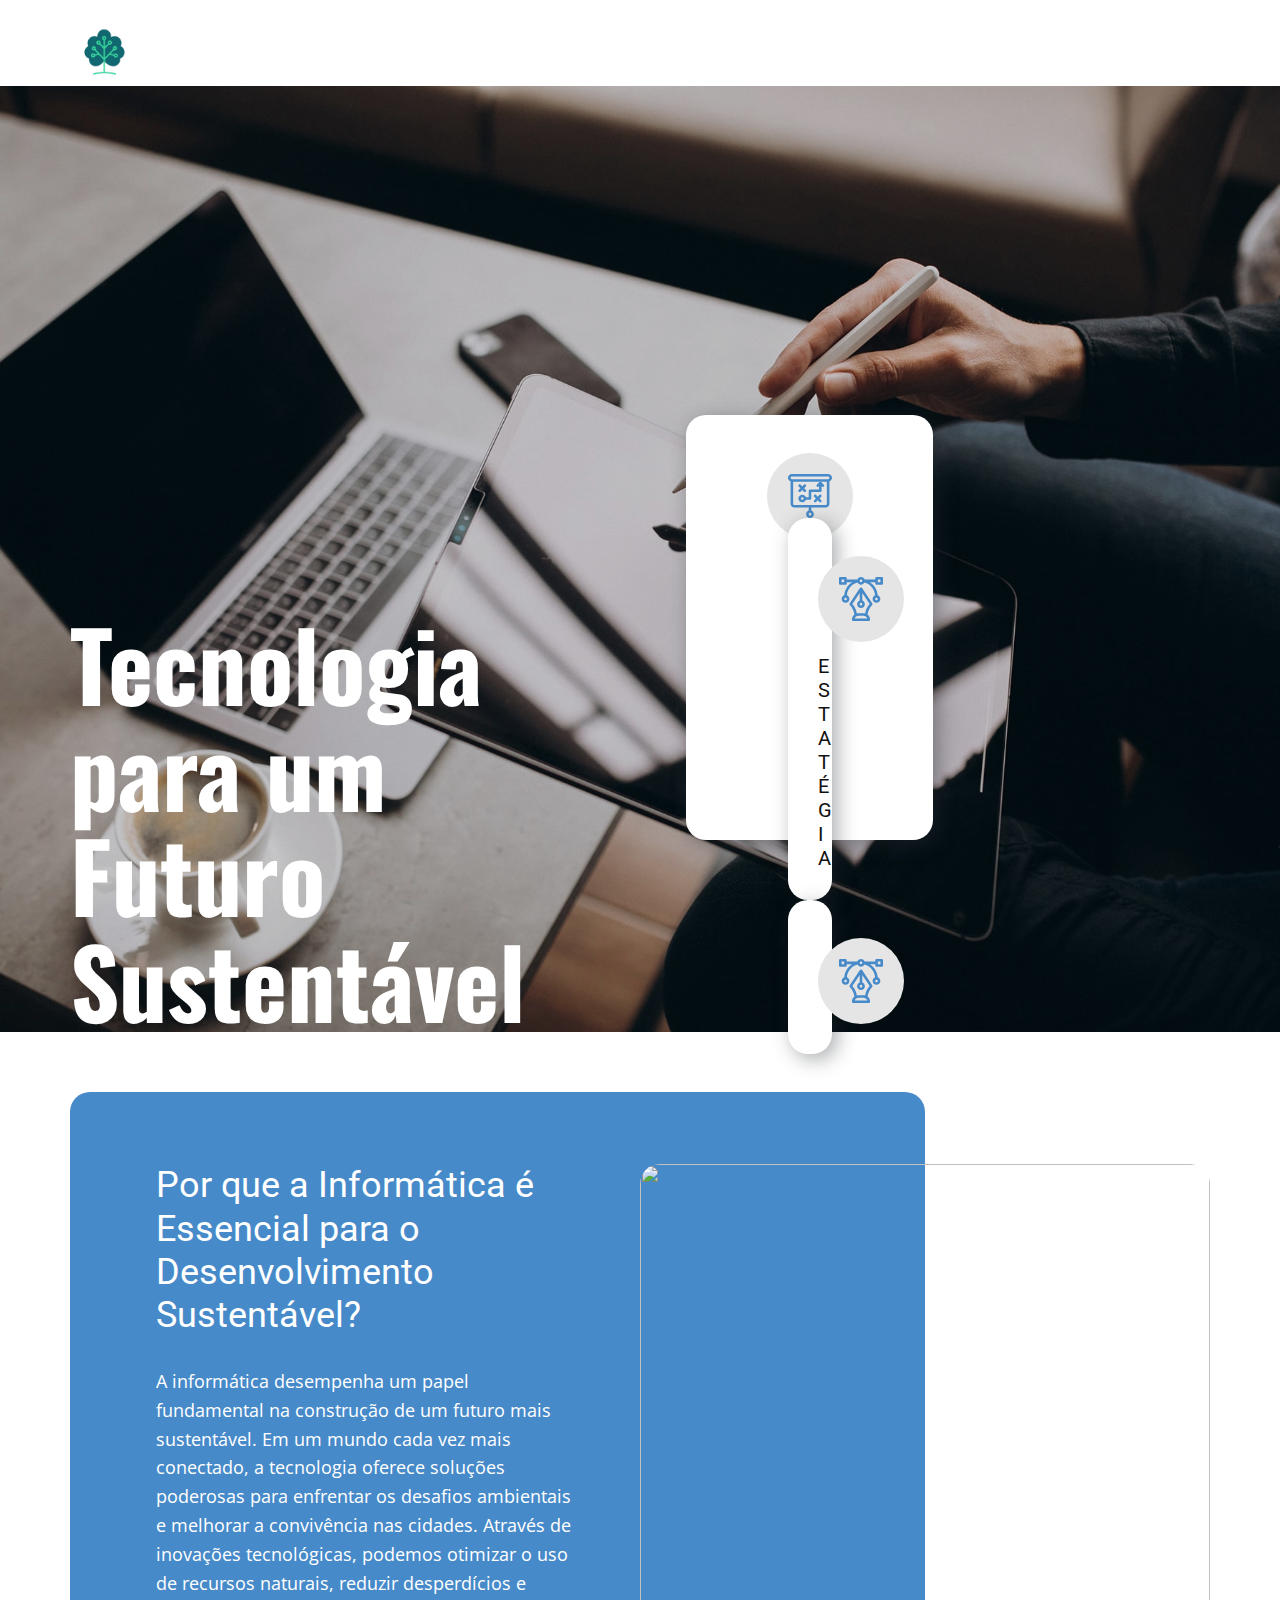
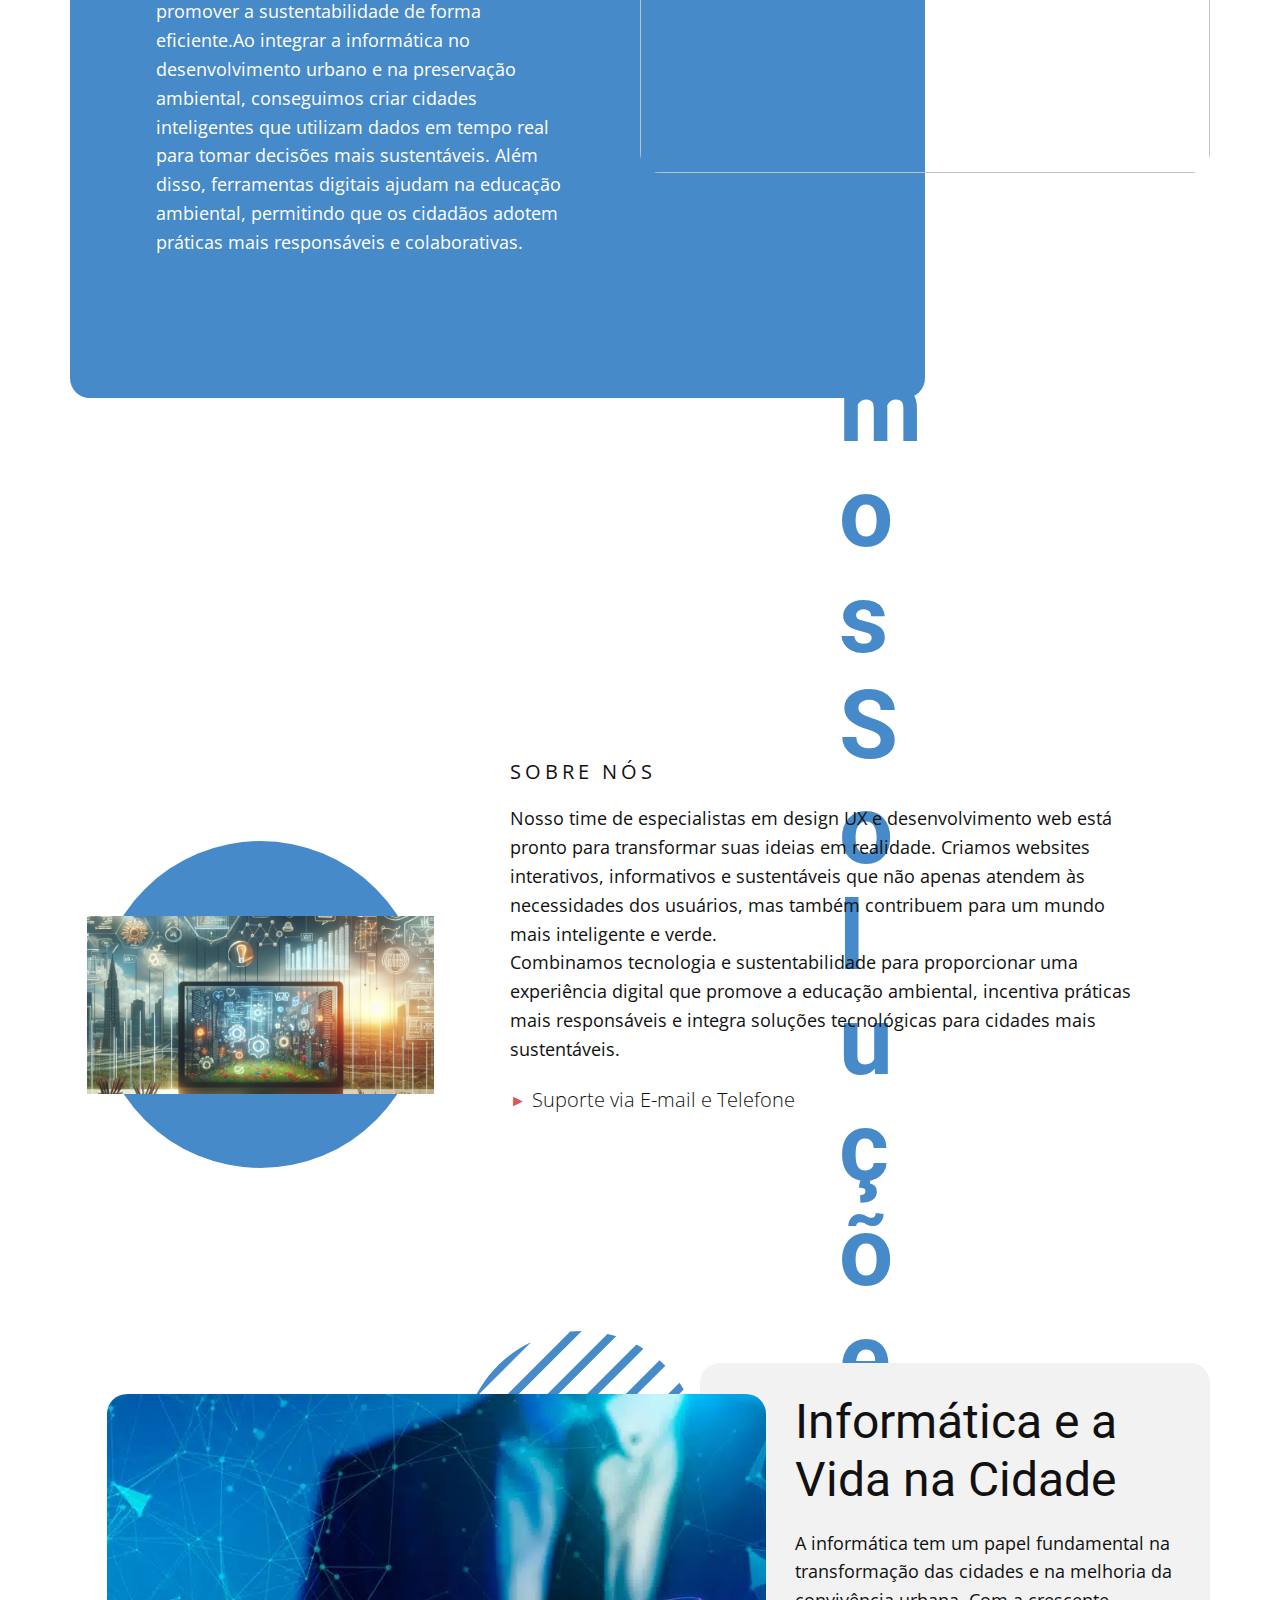
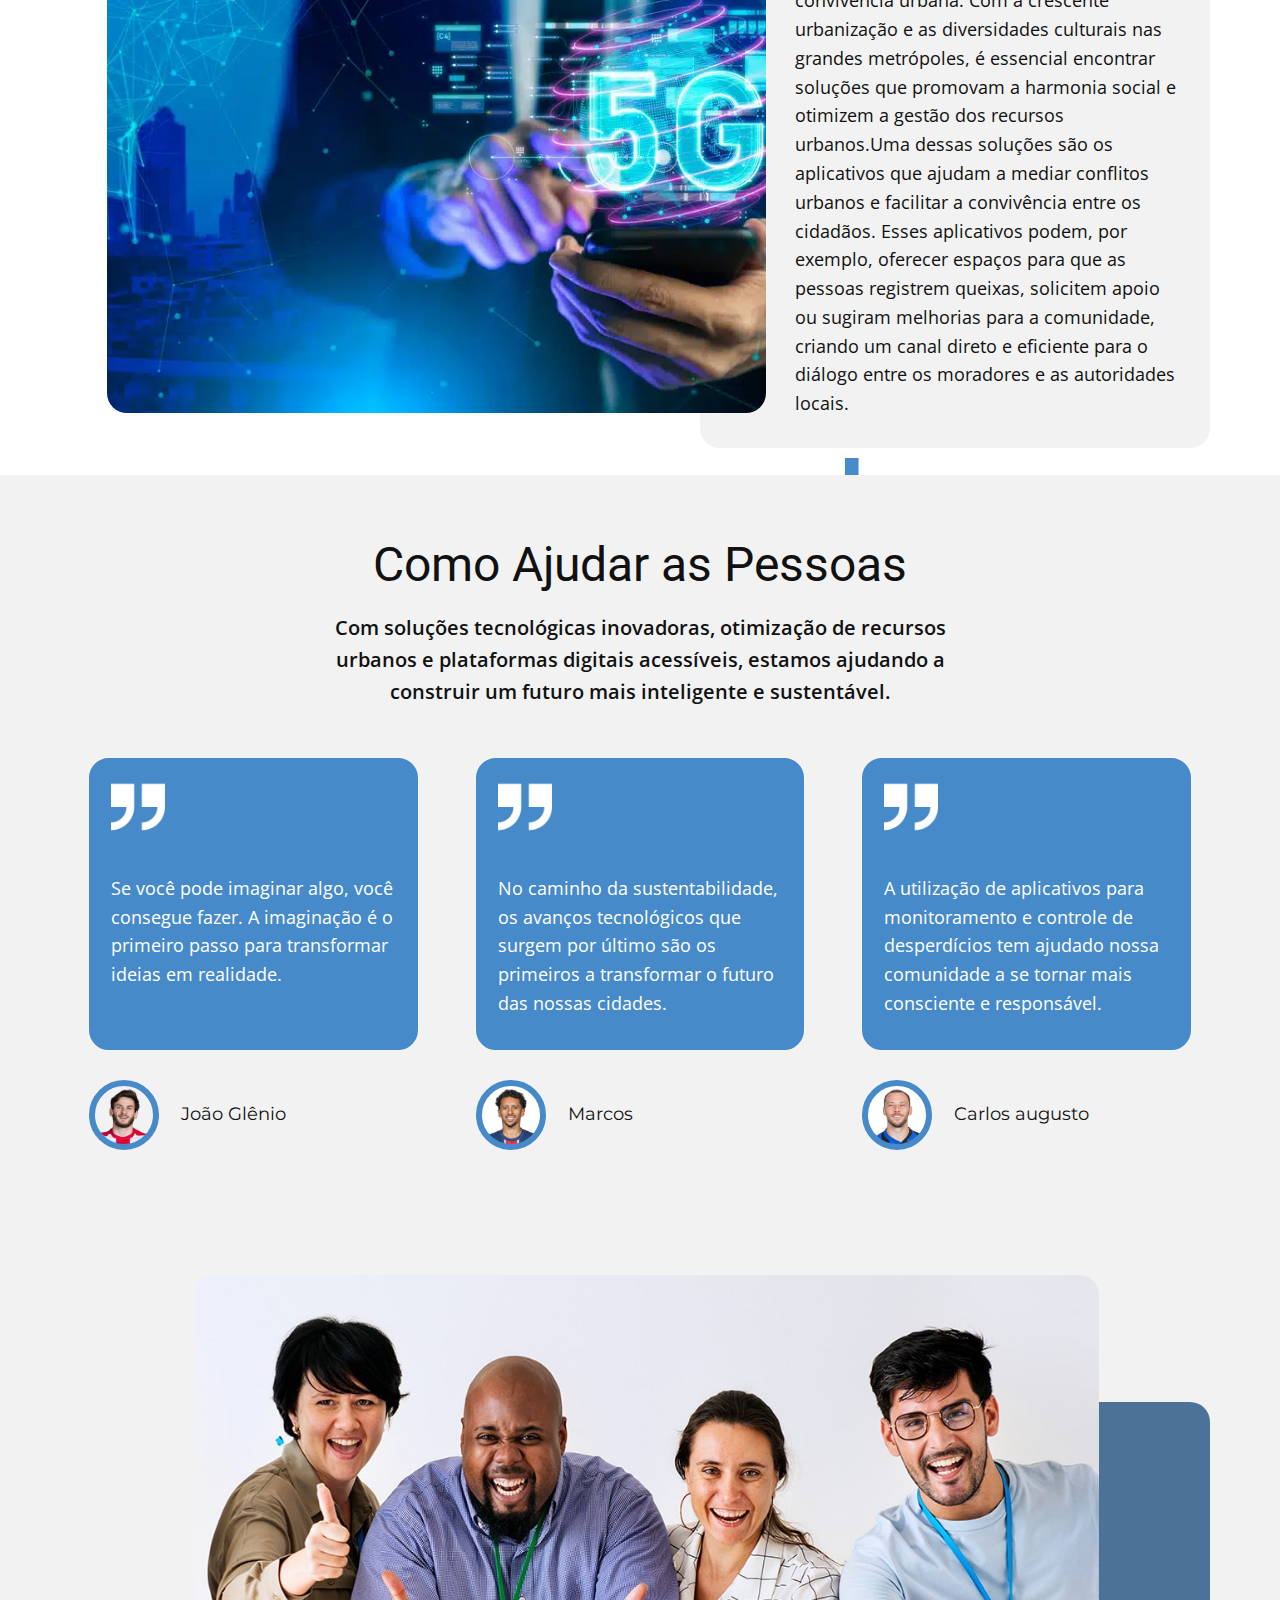
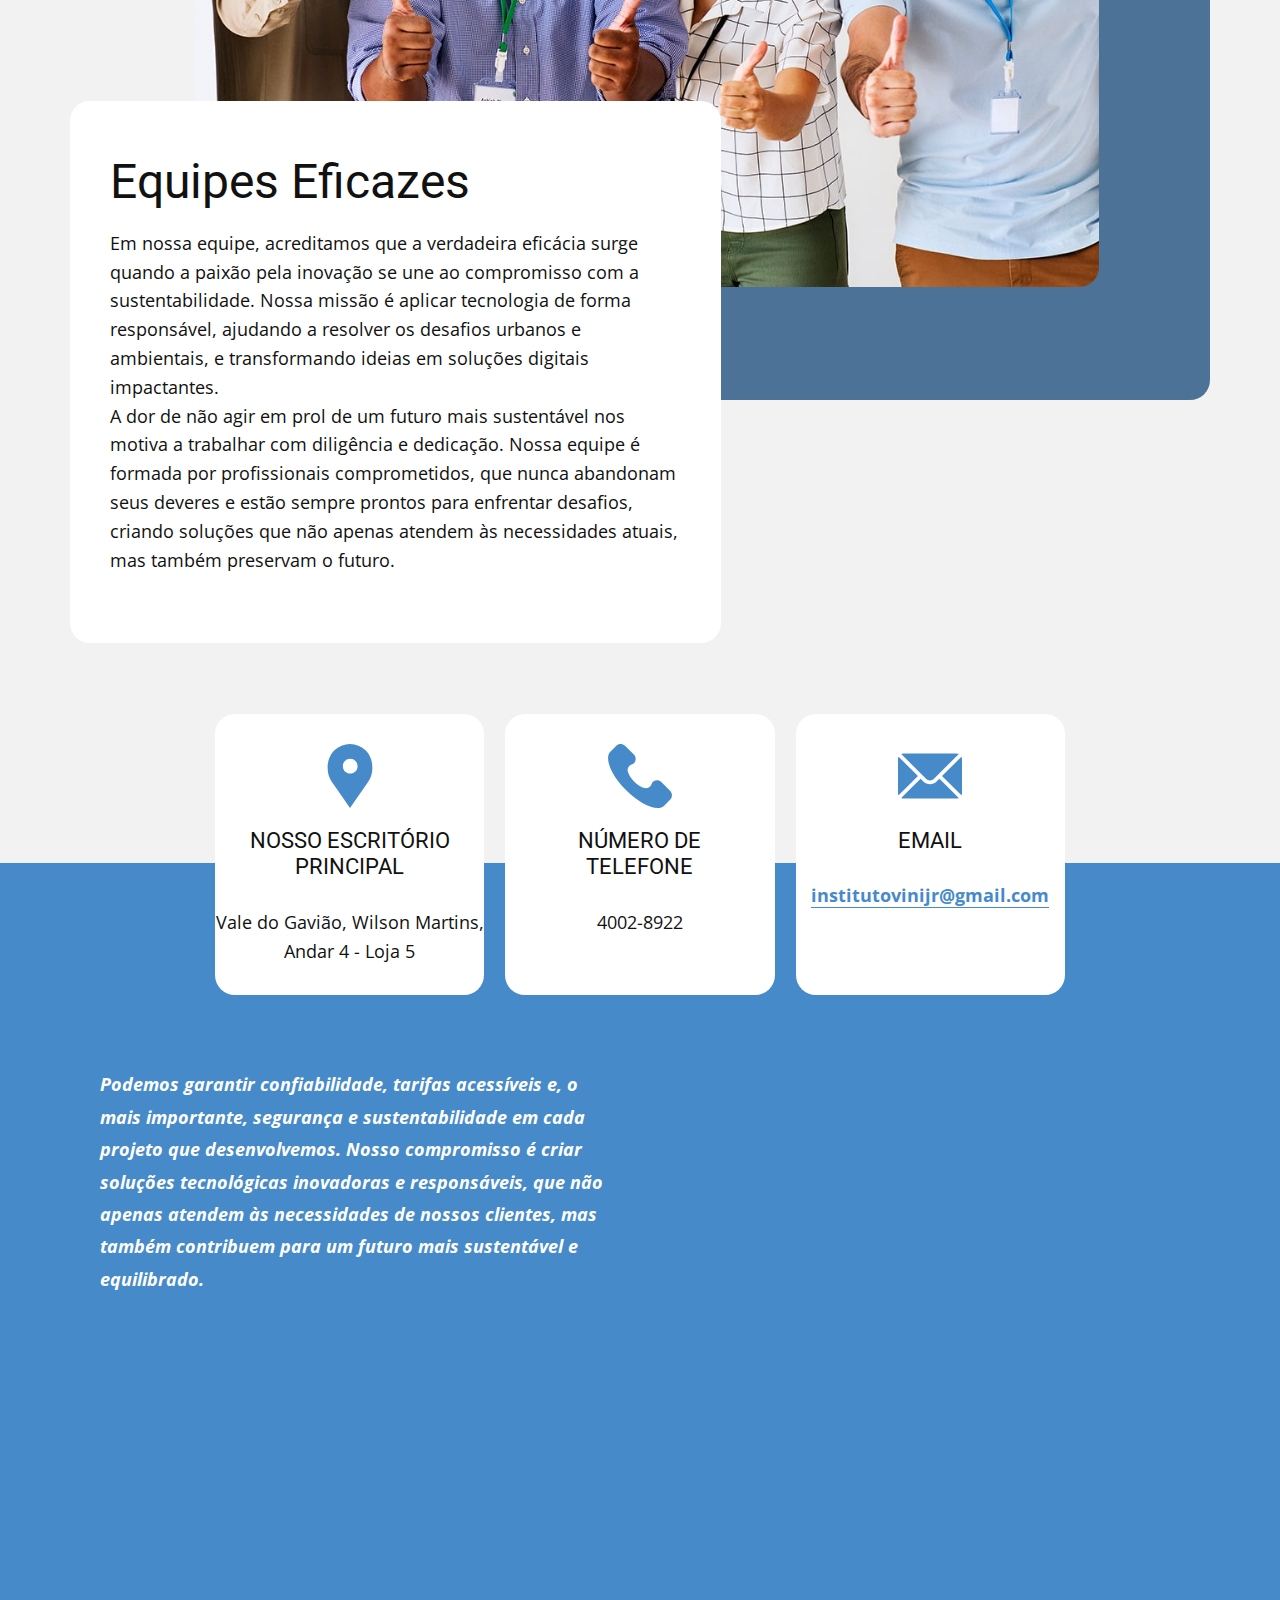
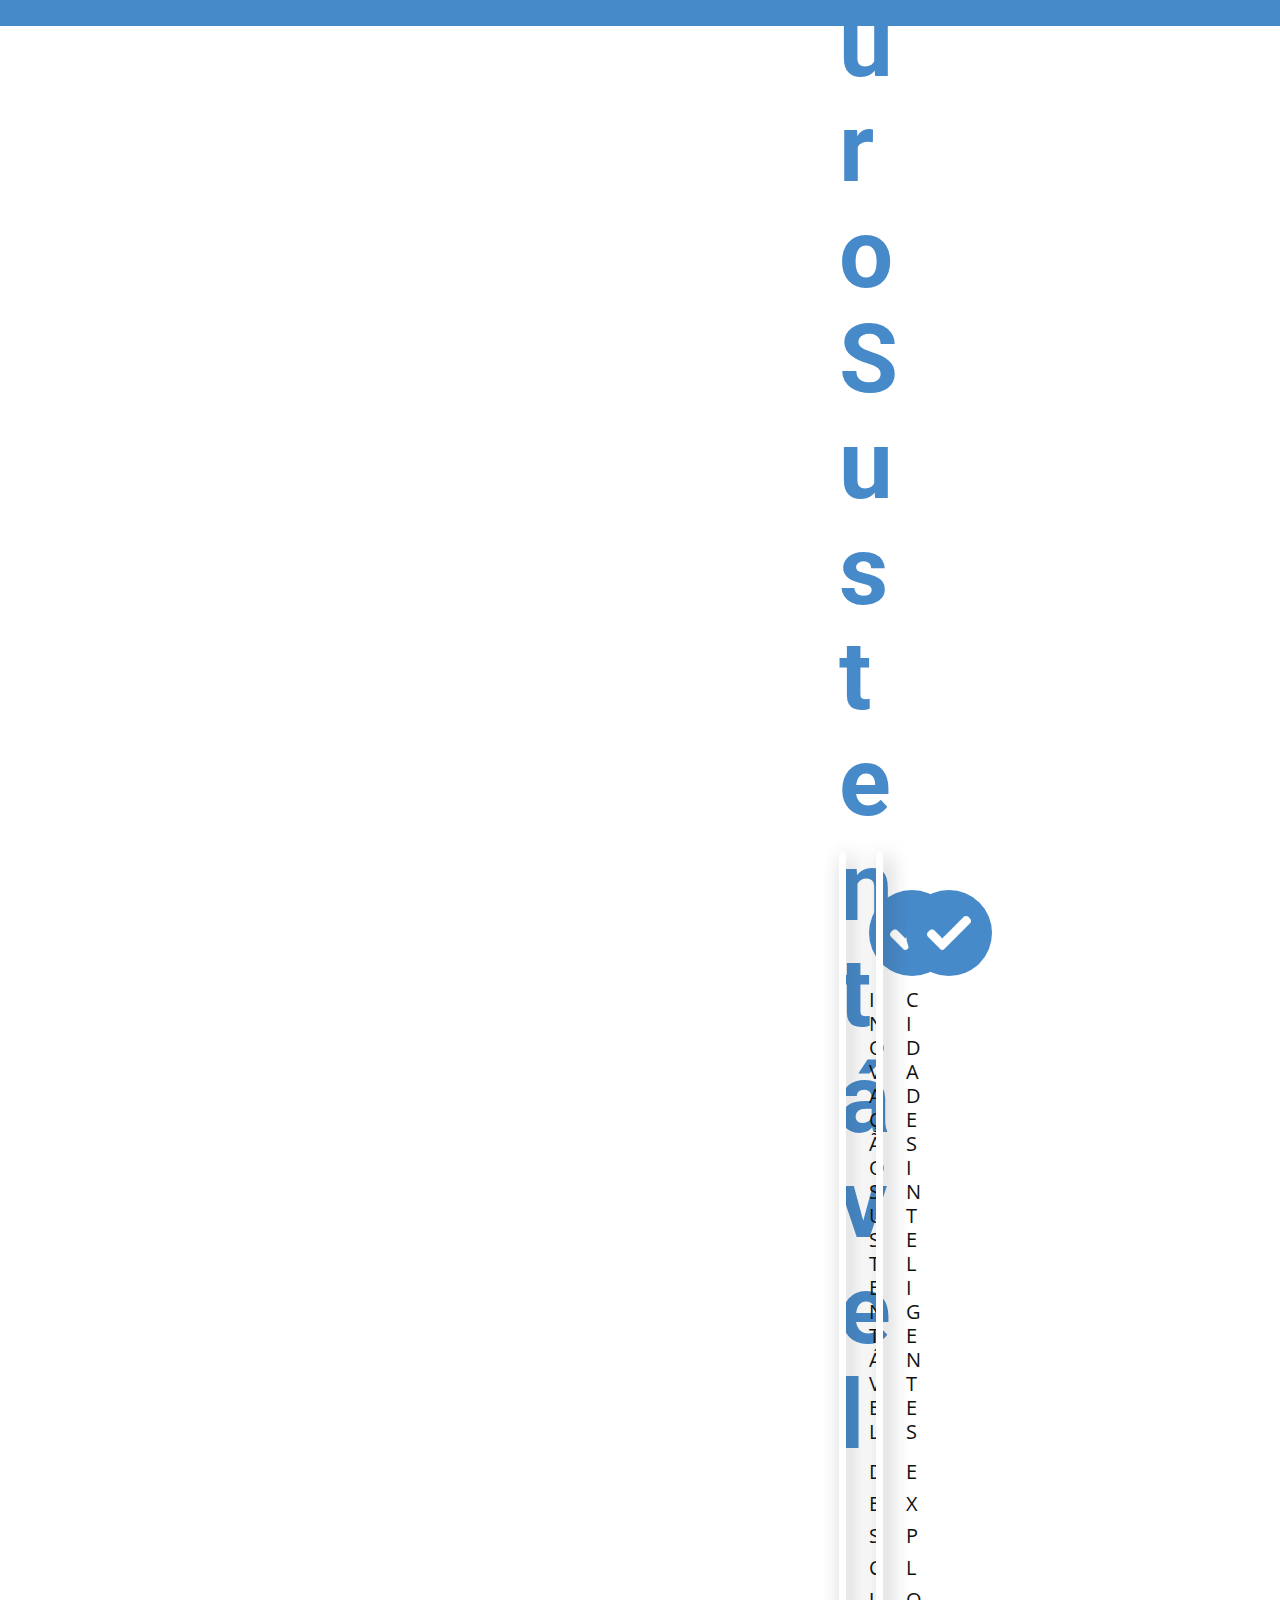
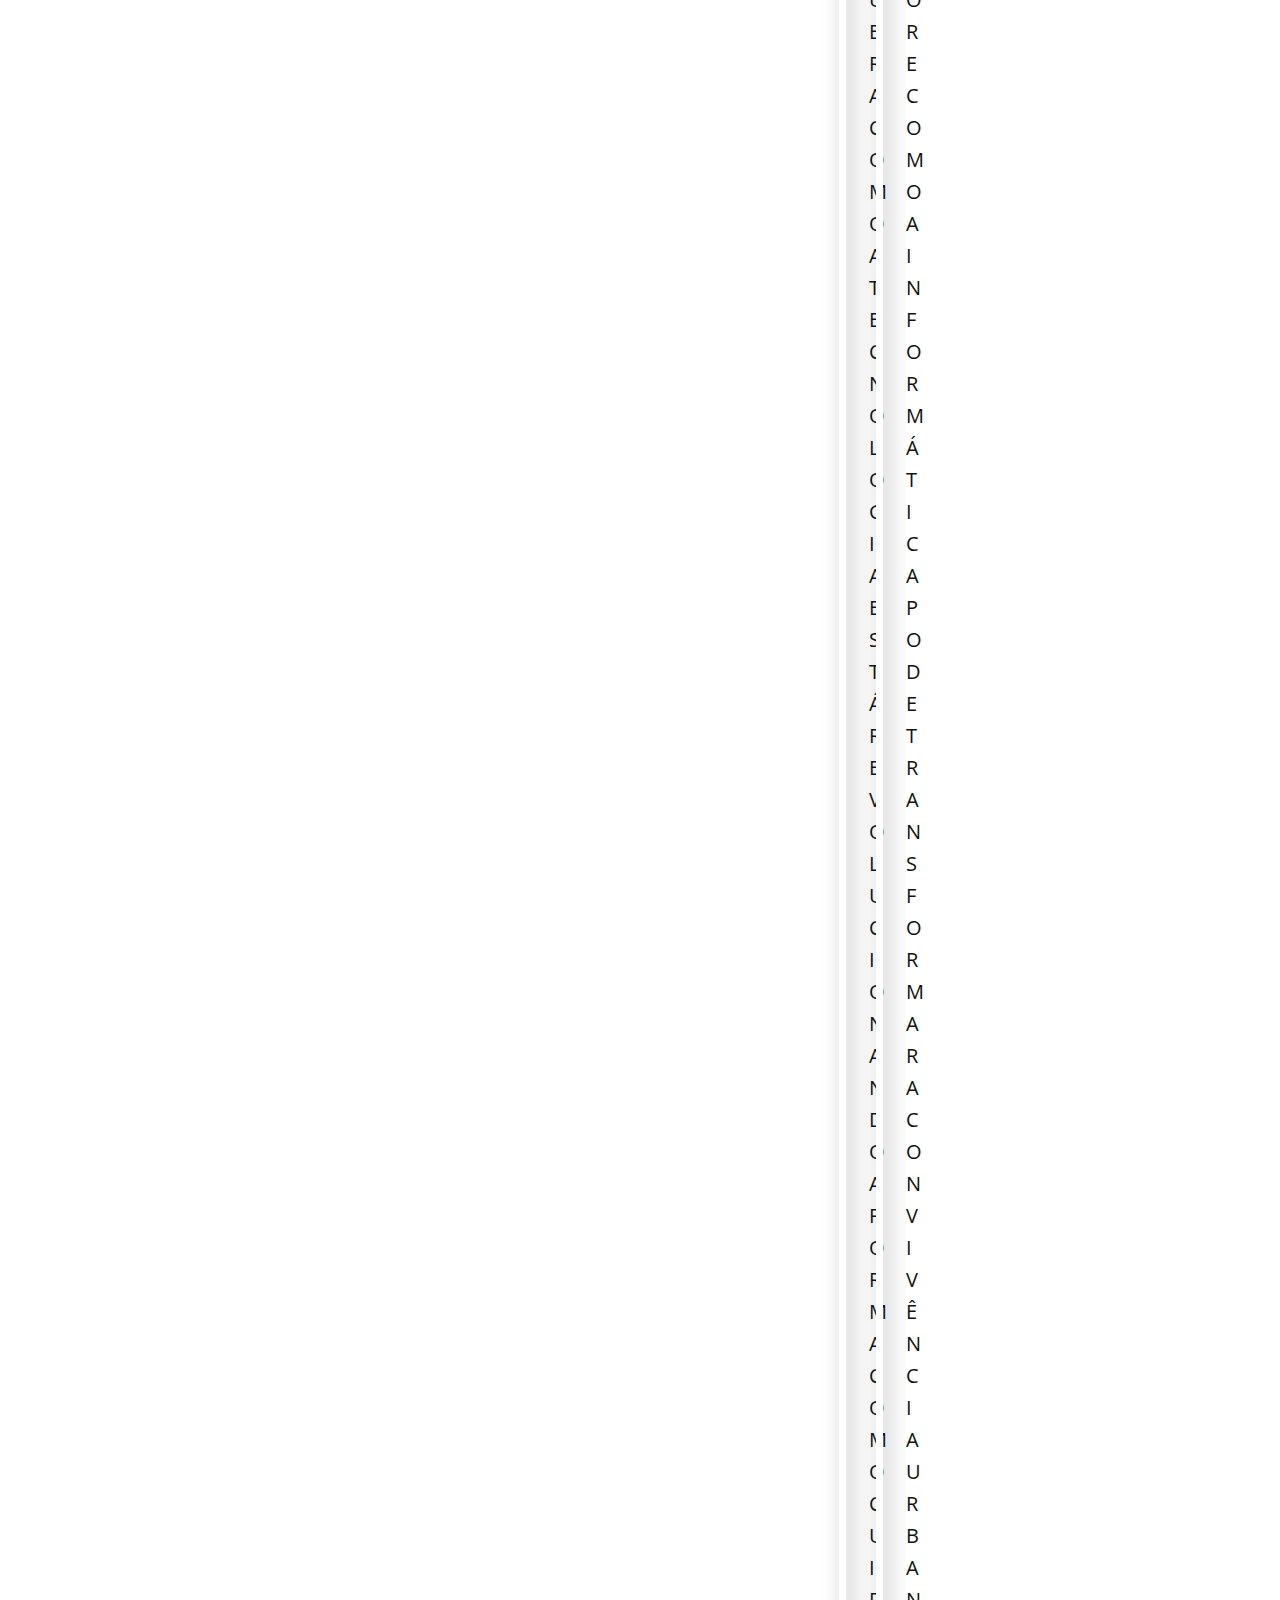
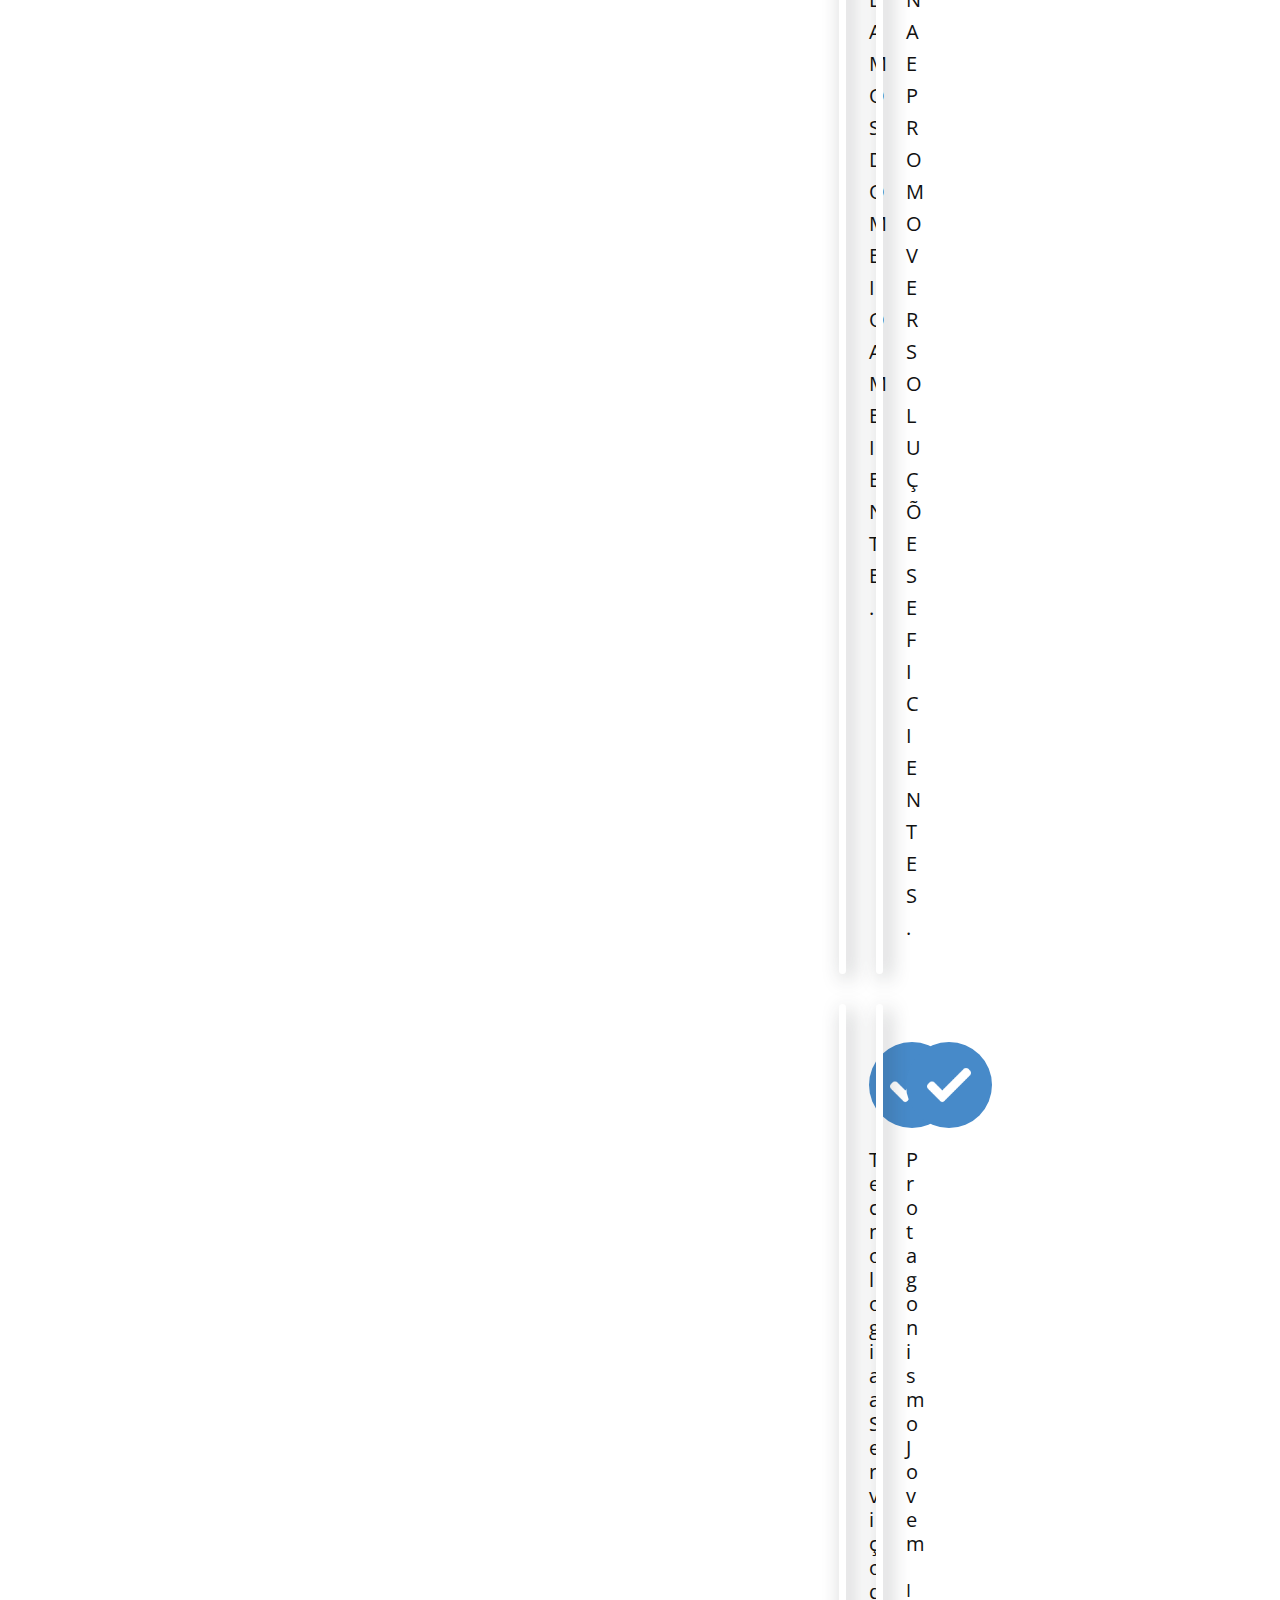
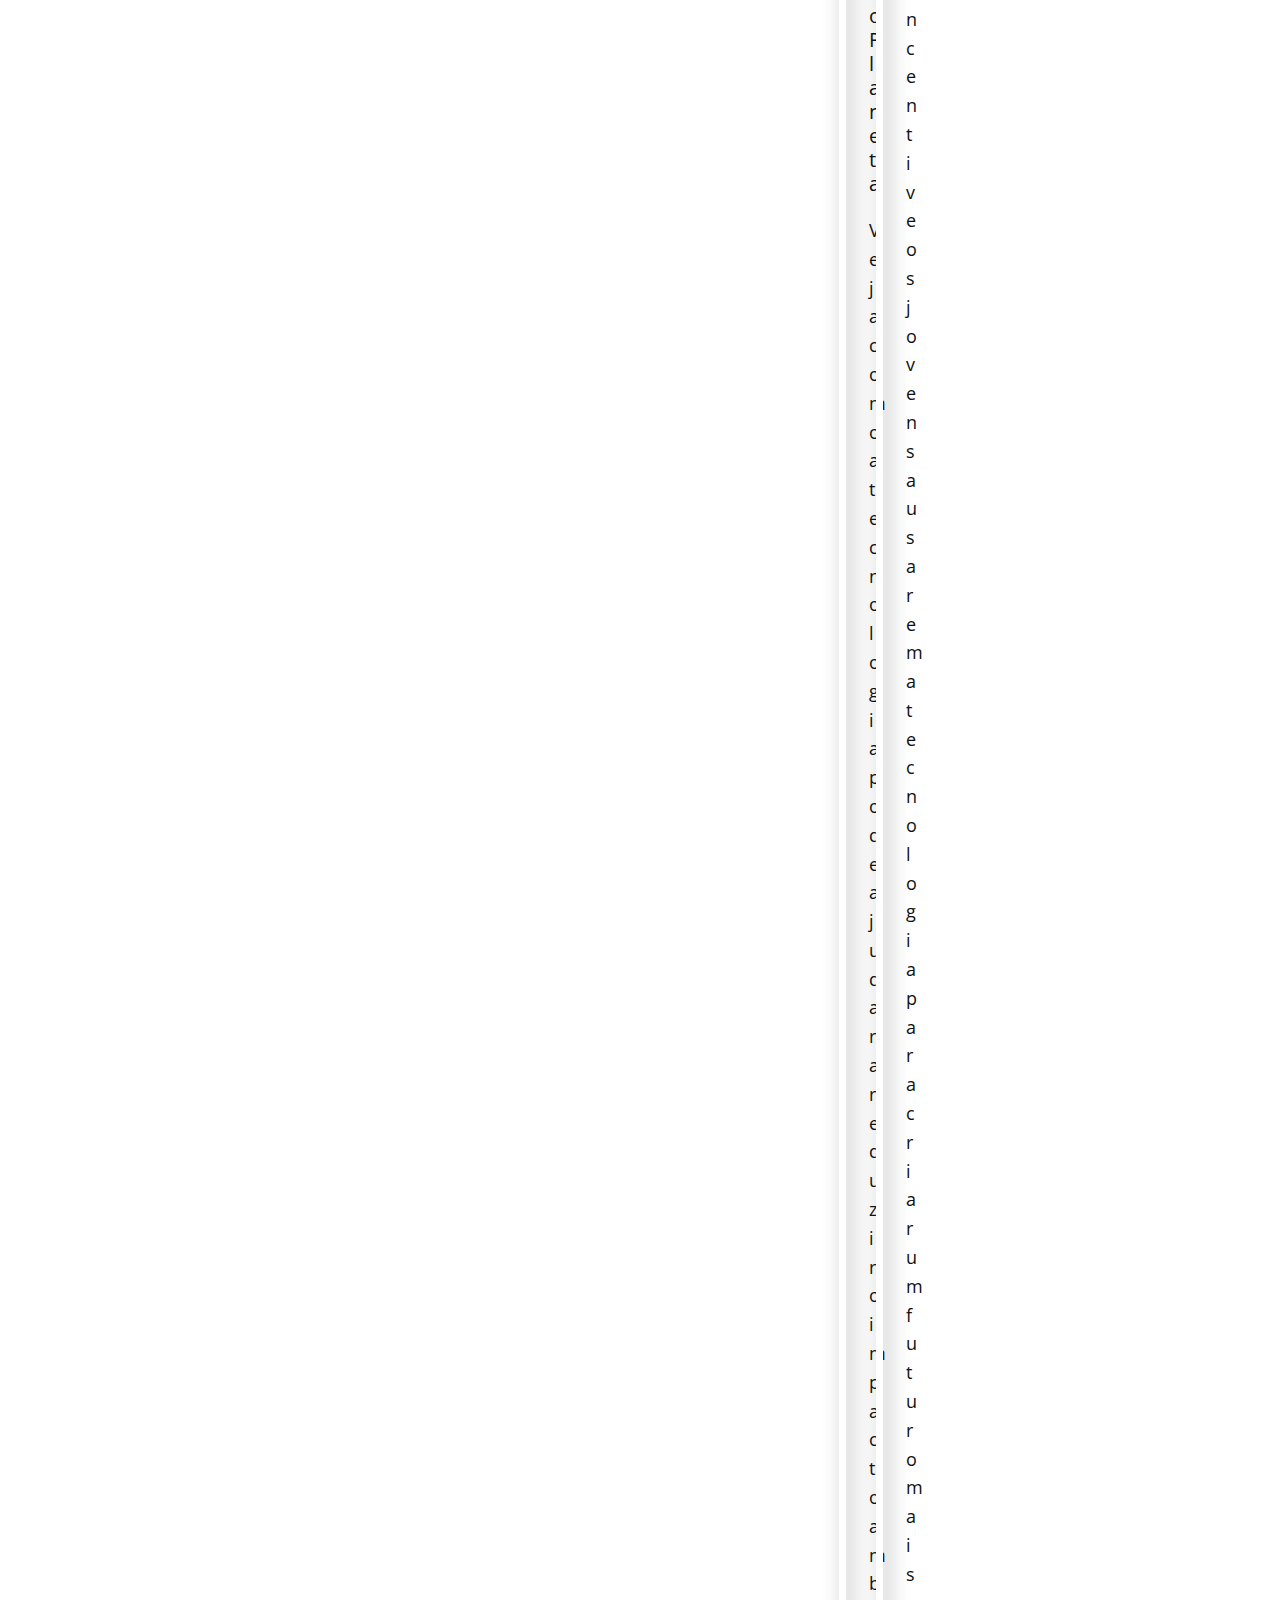
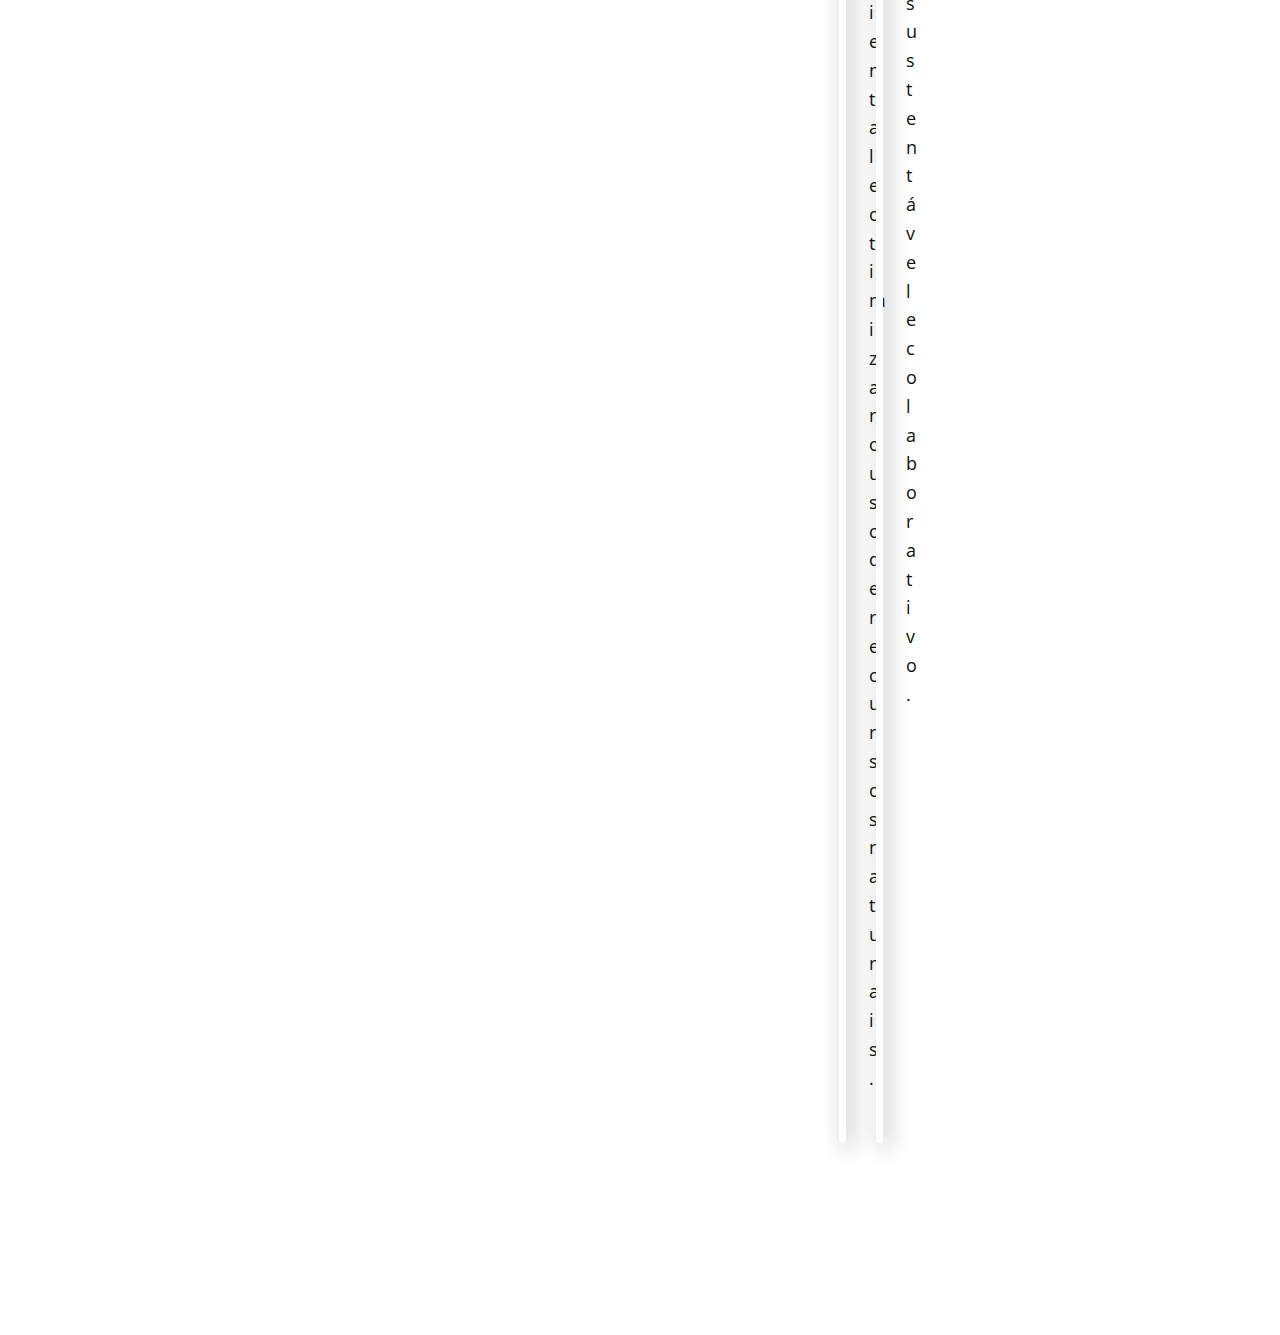
==== commit 56e42fa1: "Update index.html" ====
--- a/index.html
+++ b/index.html
@@ -72,9 +72,34 @@
 </g><g><g><path d="M467,0H45C20.187,0,0,20.187,0,45c0,19.555,12.541,36.228,30,42.42V345c0,24.813,20.187,45,45,45h166v34.58    c-17.459,6.192-30,22.865-30,42.42c0,24.813,20.187,45,45,45s45-20.187,45-45c0-19.555-12.541-36.228-30-42.42V390h166    c24.813,0,45-20.187,45-45V87.42c17.459-6.192,30-22.865,30-42.42C512,20.187,491.813,0,467,0z M256,482c-8.271,0-15-6.729-15-15    s6.729-15,15-15s15,6.729,15,15S264.271,482,256,482z M452,345c0,8.271-6.729,15-15,15H75c-8.271,0-15-6.729-15-15V90h392V345z     M467,60H45c-8.271,0-15-6.729-15-15s6.729-15,15-15h422c8.271,0,15,6.729,15,15S475.271,60,467,60z"></path>
 </g>
 <section>
-	
-<div class="u-align-center u-container-align-center u-container-style u-list-item u-radius-20 u-repeater-item u-shape-round u-video-cover u-white u-list-item-2"> <div class="u-container-layout u-similar-container u-container-layout-2"> <span class="u-grey-10 u-icon u-icon-circle u-text-palette-1-base u-icon-2"><svg class="u-svg-link" preserveAspectRatio="xMidYMin slice" viewBox="0 0 512 512" style=""><use xlink:href="#svg-ddc0"></use></svg><svg class="u-svg-content" viewBox="0 0 512 512" x="0px" y="0px" id="svg-ddc0" style="enable-background:new 0 0 512 512;"><g><g><path d="M497,0h-60c-8.284,0-15,6.716-15,15v15H298.42C292.228,12.542,275.555,0,256,0s-36.228,12.542-42.42,30H90V15 c0-8.284-6.716-15-15-15H15C6.716,0,0,6.716,0,15v60c0,8.284,6.716,15,15,15h60c8.284,0,15-6.716,15-15V59.8h62.377 c-54.116,34.274-87.012,92.175-90.969,153.642C43.738,219.518,31,236.294,31,256c0,24.813,20.187,45,45,45s45-20.187,45-45 c0-19.38-12.315-35.938-29.53-42.26c5.326-70.647,56.198-131.494,124.226-148.758C223.07,79.794,238.361,90,256,90 c17.639,0,32.93-10.206,40.304-25.017c68.029,17.264,118.9,78.111,124.226,148.758C403.315,220.062,391,236.62,391,256 c0,24.813,20.187,45,45,45s45-20.187,45-45c0-19.706-12.738-36.482-30.408-42.558C446.627,151.852,413.633,94.207,359.623,60H422 v15c0,8.284,6.716,15,15,15h60c8.284,0,15-6.716,15-15V15C512,6.716,505.284,0,497,0z M60,60H30V30h30V60z M76,271 c-8.271,0-15-6.729-15-15s6.729-15,15-15s15,6.729,15,15S84.271,271,76,271z M256,60c-8.271,0-15-6.729-15-15s6.729-15,15-15 s15,6.729,15,15S264.271,60,256,60z M436,241c8.271,0,15,6.729,15,15s-6.729,15-15,15s-15-6.729-15-15S427.729,241,436,241z M482,60h-30V30h30V60z"></path> </g> </g><g><g><path d="M388.48,307.679l-120-179.999c-0.004-0.006-0.009-0.012-0.013-0.019c-0.043-0.064-0.09-0.125-0.134-0.188 c-0.206-0.299-0.423-0.587-0.649-0.868c-6.321-7.854-18.357-7.324-24.017,0.868c-0.044,0.063-0.091,0.124-0.134,0.188 c-0.004,0.007-0.009,0.012-0.013,0.019l-120,180c-3.967,5.949-3.182,13.871,1.874,18.927 c29.927,29.927,48.975,69.047,54.164,110.901c-2.329,1.883-4.578,3.899-6.71,6.081C158.759,458.001,151,476.97,151,497 c0,8.284,6.716,15,15,15h180c8.284,0,15-6.716,15-15c0-20.03-7.759-38.999-21.847-53.412c-2.133-2.182-4.381-4.198-6.711-6.081 c5.188-41.856,24.236-80.976,54.163-110.9C391.662,321.551,392.447,313.628,388.48,307.679z M256,301c8.271,0,15,6.729,15,15 s-6.729,15-15,15s-15-6.729-15-15S247.729,301,256,301z M183.558,482c6.241-17.833,23.159-31,42.442-31h60 c19.283,0,36.201,13.167,42.442,31H183.558z M304.245,423.283C298.345,421.777,292.229,421,286,421h-60 c-6.229,0-12.345,0.777-18.245,2.284c-7.02-40.429-25.251-78.221-52.65-108.899L241,185.542v88.039 c-17.459,6.192-30,22.865-30,42.42c0,24.813,20.187,45,45,45s45-20.187,45-45c0-19.555-12.541-36.228-30-42.42v-88.039 l85.896,128.843C329.496,345.06,311.264,382.853,304.245,423.283z"></path> </g> </g></svg></span> <h4 class="u-text u-text-3"> Estatégia</h4> </div> </div> <div class="u-align-center u-container-align-center u-container-style u-list-item u-radius-20 u-repeater-item u-shape-round u-video-cover u-white u-list-item-2"> <div class="u-container-layout u-similar-container u-container-layout-2"> <span class="u-grey-10 u-icon u-icon-circle u-text-palette-1-base u-icon-2"><svg class="u-svg-link" preserveAspectRatio="xMidYMin slice" viewBox="0 0 512 512" style=""><use xlink:href="#svg-ddc0"></use></svg><svg class="u-svg-content" viewBox="0 0 512 512" x="0px" y="0px" id="svg-ddc0" style="enable-background:new 0 0 512 512;"><g><g><path d="M497,0h-60c-8.284,0-15,6.716-15,15v15H298.42C292.228,12.542,275.555,0,256,0s-36.228,12.542-42.42,30H90V15 c0-8.284-6.716-15-15-15H15C6.716,0,0,6.716,0,15v60c0,8.284,6.716,15,15,15h60c8.284,0,15-6.716,15-15V59.8h62.377 c-54.116,34.274-87.012,92.175-90.969,153.642C43.738,219.518,31,236.294,31,256c0,24.813,20.187,45,45,45s45-20.187,45-45 c0-19.38-12.315-35.938-29.53-42.26c5.326-70.647,56.198-131.494,124.226-148.758C223.07,79.794,238.361,90,256,90 c17.639,0,32.93-10.206,40.304-25.017c68.029,17.264,118.9,78.111,124.226,148.758C403.315,220.062,391,236.62,391,256 c0,24.813,20.187,45,45,45s45-20.187,45-45c0-19.706-12.738-36.482-30.408-42.558C446.627,151.852,413.633,94.207,359.623,60H422 v15c0,8.284,6.716,15,15,15h60c8.284,0,15-6.716,15-15V15C512,6.716,505.284,0,497,0z M60,60H30V30h30V60z M76,271 c-8.271,0-15-6.729-15-15s6.729-15,15-15s15,6.729,15,15S84.271,271,76,271z M256,60c-8.271,0-15-6.729-15-15s6.729-15,15-15 s15,6.729,15,15S264.271,60,256,60z M436,241c8.271,0,15,6.729,15,15s-6.729,15-15,15s-15-6.729-15-15S427.729,241,436,241z M482,60h-30V30h30V60z"></path> </g> </g><g><g><path d="M388.48,307.679l-120-179.999c-0.004-0.006-0.009-0.012-0.013-0.019c-0.043-0.064-0.09-0.125-0.134-0.188 c-0.206-0.299-0.423-0.587-0.649-0.868c-6.321-7.854-18.357-7.324-24.017,0.868c-0.044,0.063-0.091,0.124-0.134,0.188 c-0.004,0.007-0.009,0.012-0.013,0.019l-120,180c-3.967,5.949-3.182,13.871,1.874,18.927 c29.927,29.927,48.975,69.047,54.164,110.901c-2.329,1.883-4.578,3.899-6.71,6.081C158.759,458.001,151,476.97,151,497 c0,8.284,6.716,15,15,15h180c8.284,0,15-6.716,15-15c0-20.03-7.759-38.999-21.847-53.412c-2.133-2.182-4.381-4.198-6.711-6.081 c5.188-41.856,24.236-80.976,54.163-110.9C391.662,321.551,392.447,313.628,388.48,307.679z M256,301c8.271,0,15,6.729,15,15 s-6.729,15-15,15s-15-6.729-15-15S247.729,301,256,301z M183.558,482c6.241-17.833,23.159-31,42.442-31h60 c19.283,0,36.201,13.167,42.442,31H183.558z M304.245,423.283C298.345,421.777,292.229,421,286,421h-60 c-6.229,0-12.345,0.777-18.245,2.284c-7.02-40.429-25.251-78.221-52.65-108.899L241,185.542v88.039 c-17.459,6.192-30,22.865-30,42.42c0,24.813,20.187,45,45,45s45-20.187,45-45c0-19.555-12.541-36.228-30-42.42v-88.039 l85.896,128.843C329.496,345.06,311.264,382.853,304.245,423.283z"></path> </g> </g></svg></span> <h4 class="u-text u-text-3"> Design de Experiência do Usuário</h4> </div> </div> <div class="u-align-center u-container-align-center u-container-style u-list-item u-radius-20 u-repeater-item u-shape-round u-video-cover u-white u-list-item-3"> <div class="u-container-layout u-similar-container u-container-layout-3"> <span class="u-grey-10 u-icon u-icon-circle u-text-palette-1-base u-icon-3"><svg class="u-svg-link" preserveAspectRatio="xMidYMin slice" viewBox="0 0 512 512" style=""><use xlink:href="#svg-ce99"></use></svg><svg class="u-svg-content" viewBox="0 0 512 512" x="0px" y="0px" id="svg-ce99" style="enable-background:new 0 0 512 512;"><g><g><path d="M0,15.845v420.259h164.332v30.049h-30.036v30.001h243.407v-30.001h-30.036v-30.049H512V15.845H0z M317.665,466.153 H194.334v-30.049h123.332V466.153z M481.999,406.103H30.001v-60.075h451.997V406.103z M481.999,316.027H30.001V45.847h451.997 V316.027z"></path> </g> </g><g><g><polygon points="203.943,126.712 182.729,105.498 107.29,180.937 182.729,256.375 203.943,235.161 149.718,180.937 "></polygon> </g> </g><g><g><polygon points="329.271,105.498 308.057,126.712 362.282,180.937 308.057,235.161 329.271,256.375 404.709,180.937 "></polygon> </g> </g><g><g><rect x="166.742" y="165.947" transform="matrix(0.1951 -0.9808 0.9808 0.1951 28.5815 396.7237)" width="178.511" height="30.002"></rect> </g> </g></svg></span> <h4 class="u-text u-text-4">Desenvolver</h4> </div> </div> <div class="u-align-center u-container-align-center u-container-style u-list-item u-radius-20 u-repeater-item u-shape-round u-video-cover u-white u-list-item-4"> <div class="u-container-layout u-similar-container u-container-layout-4"> <span class="u-grey-10 u-icon u-icon-circle u-text-palette-1-base u-icon-4"><svg class="u-svg-link" preserveAspectRatio="xMidYMin slice" viewBox="0 0 24 24" style=""><use xlink:href="#svg-4417"></use></svg><svg class="u-svg-content" viewBox="0 0 24 24" id="svg-4417"><path d="m22.25 20h-20.5c-.965 0-1.75-.785-1.75-1.75v-12.5c0-.965.785-1.75 1.75-1.75h1.68c.414 0 .75.336.75.75s-.336.75-.75.75h-1.68c-.136 0-.25.114-.25.25v12.5c0 .136.114.25.25.25h20.5c.136 0 .25-.114.25-.25v-12.5c0-.136-.114-.25-.25-.25h-1.68c-.414 0-.75-.336-.75-.75s.336-.75.75-.75h1.68c.965 0 1.75.785 1.75 1.75v12.5c0 .965-.785 1.75-1.75 1.75z"></path><path d="m16.25 24h-8.5c-.414 0-.75-.336-.75-.75s.336-.75.75-.75h8.5c.414 0 .75.336.75.75s-.336.75-.75.75z"></path><path d="m12 24c-.414 0-.75-.336-.75-.75v-4c0-.414.336-.75.75-.75s.75.336.75.75v4c0 .414-.336.75-.75.75z"></path><path d="m14 4.5h-4c-.414 0-.75-.336-.75-.75 0-1.517 1.233-2.75 2.75-2.75s2.75 1.233 2.75 2.75c0 .414-.336.75-.75.75zm-3-1.5h2c-.229-.304-.591-.5-1-.5s-.771.196-1 .5z"></path><path d="m13.601 3.3c-.069 0-.139-.01-.208-.029-.398-.115-.628-.53-.513-.929.397-1.379 1.68-2.342 3.12-2.342.414 0 .75.336.75.75s-.336.75-.75.75c-.775 0-1.466.518-1.679 1.258-.095.328-.395.542-.72.542z"></path><path d="m10.399 3.3c-.326 0-.625-.214-.72-.542-.213-.74-.904-1.258-1.679-1.258-.414 0-.75-.336-.75-.75s.336-.75.75-.75c1.44 0 2.723.963 3.121 2.342.115.398-.115.813-.513.929-.07.019-.14.029-.209.029z"></path><path d="m14.75 7c-.336 0-.642-.228-.727-.568-.101-.401.144-.809.545-.909l1.666-.416.846-1.691c.186-.371.636-.521 1.006-.336.371.186.521.636.335 1.006l-1 2c-.098.196-.276.34-.489.393l-2 .5c-.061.014-.122.021-.182.021z"></path><path d="m17.75 12c-.275 0-.54-.151-.671-.415l-.886-1.771-1.771-.858c-.373-.181-.528-.629-.348-1.002s.629-.527 1.002-.348l2 .97c.149.072.27.191.344.34l1 2c.185.37.035.82-.335 1.006-.107.053-.222.078-.335.078z"></path><path d="m9.25 7c-.06 0-.121-.007-.182-.022l-2-.5c-.213-.053-.391-.197-.489-.393l-1-2c-.185-.37-.035-.82.335-1.006.372-.185.821-.035 1.006.336l.846 1.691 1.666.416c.402.101.646.508.545.909-.084.341-.391.569-.727.569z"></path><path d="m6.25 12c-.113 0-.227-.025-.335-.079-.371-.186-.521-.636-.335-1.006l1-2c.074-.148.195-.268.344-.34l2-.97c.372-.178.821-.025 1.001.348.181.373.025.821-.348 1.002l-1.77.858-.886 1.771c-.131.265-.397.416-.671.416z"></path><path d="m12 13c-1.93 0-3.5-1.57-3.5-3.5v-5.75c0-.414.336-.75.75-.75h5.5c.414 0 .75.336.75.75v5.75c0 1.93-1.57 3.5-3.5 3.5zm-2-8.5v5c0 1.103.897 2 2 2s2-.897 2-2v-5z"></path><path d="m12 13c-.414 0-.75-.336-.75-.75v-8.5c0-.414.336-.75.75-.75s.75.336.75.75v8.5c0 .414-.336.75-.75.75z"></path></svg></span> <h4 class="u-text u-text-5">Testar</h4> </div> </div> </div> </div> </div> </section>
-    <section class="u-align-center-lg u-align-center-md u-align-center-xl u-align-left-sm u-align-left-xs u-clearfix u-grey-5 u-section-2" id="sec-d2f0">
+	<div class="u-align-center u-container-align-center u-container-style u-list-item u-radius-20 u-repeater-item u-shape-round u-video-cover u-white u-list-item-2">
+  <div class="u-container-layout u-similar-container u-container-layout-2">
+    <span class="u-grey-10 u-icon u-icon-circle u-text-palette-1-base u-icon-2">
+      <svg class="u-svg-link" preserveAspectRatio="xMidYMin slice" viewBox="0 0 512 512" style="">
+        <use xlink:href="#svg-ddc0"></use>
+      </svg>
+      <svg class="u-svg-content" viewBox="0 0 512 512" x="0px" y="0px" id="svg-ddc0" style="enable-background:new 0 0 512 512;">
+        <g><g>
+          <path d="M497,0h-60c-8.284,0-15,6.716-15,15v15H298.42C292.228,12.542,275.555,0,256,0s-36.228,12.542-42.42,30H90V15 c0-8.284-6.716-15-15-15H15C6.716,0,0,6.716,0,15v60c0,8.284,6.716,15,15,15h60c8.284,0,15-6.716,15-15V59.8h62.377 c-54.116,34.274-87.012,92.175-90.969,153.642C43.738,219.518,31,236.294,31,256c0,24.813,20.187,45,45,45s45-20.187,45-45 c0-19.38-12.315-35.938-29.53-42.26c5.326-70.647,56.198-131.494,124.226-148.758C223.07,79.794,238.361,90,256,90 c17.639,0,32.93-10.206,40.304-25.017c68.029,17.264,118.9,78.111,124.226,148.758C403.315,220.062,391,236.62,391,256 c0,24.813,20.187,45,45,45s45-20.187,45-45c0-19.706-12.738-36.482-30.408-42.558C446.627,151.852,413.633,94.207,359.623,60H422 v15c0,8.284,6.716,15,15,15h60c8.284,0,15-6.716,15-15V15C512,6.716,505.284,0,497,0z M60,60H30V30h30V60z M76,271 c-8.271,0-15-6.729-15-15s6.729-15,15-15s15,6.729,15,15S84.271,271,76,271z M256,60c-8.271,0-15-6.729-15-15s6.729-15,15-15 s15,6.729,15,15S264.271,60,256,60z M436,241c8.271,0,15,6.729,15,15s-6.729,15-15,15s-15-6.729-15-15S427.729,241,436,241z M482,60h-30V30h30V60z"></path>
+        </g></g>
+        <g><g>
+          <path d="M388.48,307.679l-120-179.999c-0.004-0.006-0.009-0.012-0.013-0.019c-0.043-0.064-0.09-0.125-0.134-0.188 c-0.206-0.299-0.423-0.587-0.649-0.868c-6.321-7.854-18.357-7.324-24.017,0.868c-0.044,0.063-0.091,0.124-0.134,0.188 c-0.004,0.007-0.009,0.012-0.013,0.019l-120,180c-3.967,5.949-3.182,13.871,1.874,18.927 c29.927,29.927,48.975,69.047,54.164,110.901c-2.329,1.883-4.578,3.899-6.71,6.081C158.759,458.001,151,476.97,151,497 c0,8.284,6.716,15,15,15h180c8.284,0,15-6.716,15-15c0-20.03-7.759-38.999-21.847-53.412c-2.133-2.182-4.381-4.198-6.711-6.081 c5.188-41.856,24.236-80.976,54.163-110.9C391.662,321.551,392.447,313.628,388.48,307.679z M256,301c8.271,0,15,6.729,15,15 s-6.729,15-15,15s-15-6.729-15-15S247.729,301,256,301z M183.558,482c6.241-17.833,23.159-31,42.442-31h60 c19.283,0,36.201,13.167,42.442,31H183.558z M304.245,423.283C298.345,421.777,292.229,421,286,421h-60 c-6.229,0-12.345,0.777-18.245,2.284c-7.02-40.429-25.251-78.221-52.65-108.899L241,185.542v88.039 c-17.459,6.192-30,22.865-30,42.42c0,24.813,20.187,45,45,45s45-20.187,45-45c0-19.555-12.541-36.228-30-42.42v-88.039 l85.896,128.843C329.496,345.06,311.264,382.853,304.245,423.283z"></path>
+        </g></g>
+      </svg>
+    </span>
+    <h4 class="u-text u-text-3"> Estatégia</h4>
+  </div>
+</div>
+
+<div class="u-align-center u-container-align-center u-container-style u-list-item u-radius-20 u-repeater-item u-shape-round u-video-cover u-white u-list-item-2">
+  <div class="u-container-layout u-similar-container u-container-layout-2">
+    <span class="u-grey-10 u-icon u-icon-circle u-text-palette-1-base u-icon-2">
+      <svg class="u-svg-link" preserveAspectRatio="xMidYMin slice" viewBox="0 0 512 512" style="">
+        <use xlink:href="#svg-ddc0"></use>
+      </svg>
+      <svg class="u-svg-content" viewBox="0 0 512 512" x="0px" y="0px" id="svg-ddc0" style="enable-background:new 0 0 512 512;">
+        <g><g>
+          <path d="M497,0h-60c-8.284,0-15,6.716-15,15v15H298.42C292.228,12.542,275.555,0,256,0s-36.228,12.542-42.42,30H90V15 c0-8.284-6.716-15-15-15H15C6.716,0,0,6.716,0,15v60c0,8.284,6.716,15,15,15h60c8.284,0,15-6.716,15-15V59.8h62.377 c-54.116,34.274-87.012,92.175-90.969,153.642C43.738,219.518,31,236.294,31,256c0,24.813,20.187,45,45,45s45-20.187,45-45 c0-19.38-12.315-35.938-29.53    <section class="u-align-center-lg u-align-center-md u-align-center-xl u-align-left-sm u-align-left-xs u-clearfix u-grey-5 u-section-2" id="sec-d2f0">
       <div class="u-clearfix u-sheet u-sheet-1">
         <h2 class="u-text u-text-1"> Criamos Soluções Tecnológicas Inovadoras para um Futuro Sustentável</h2>
         <div class="u-expanded-width u-list u-list-1">
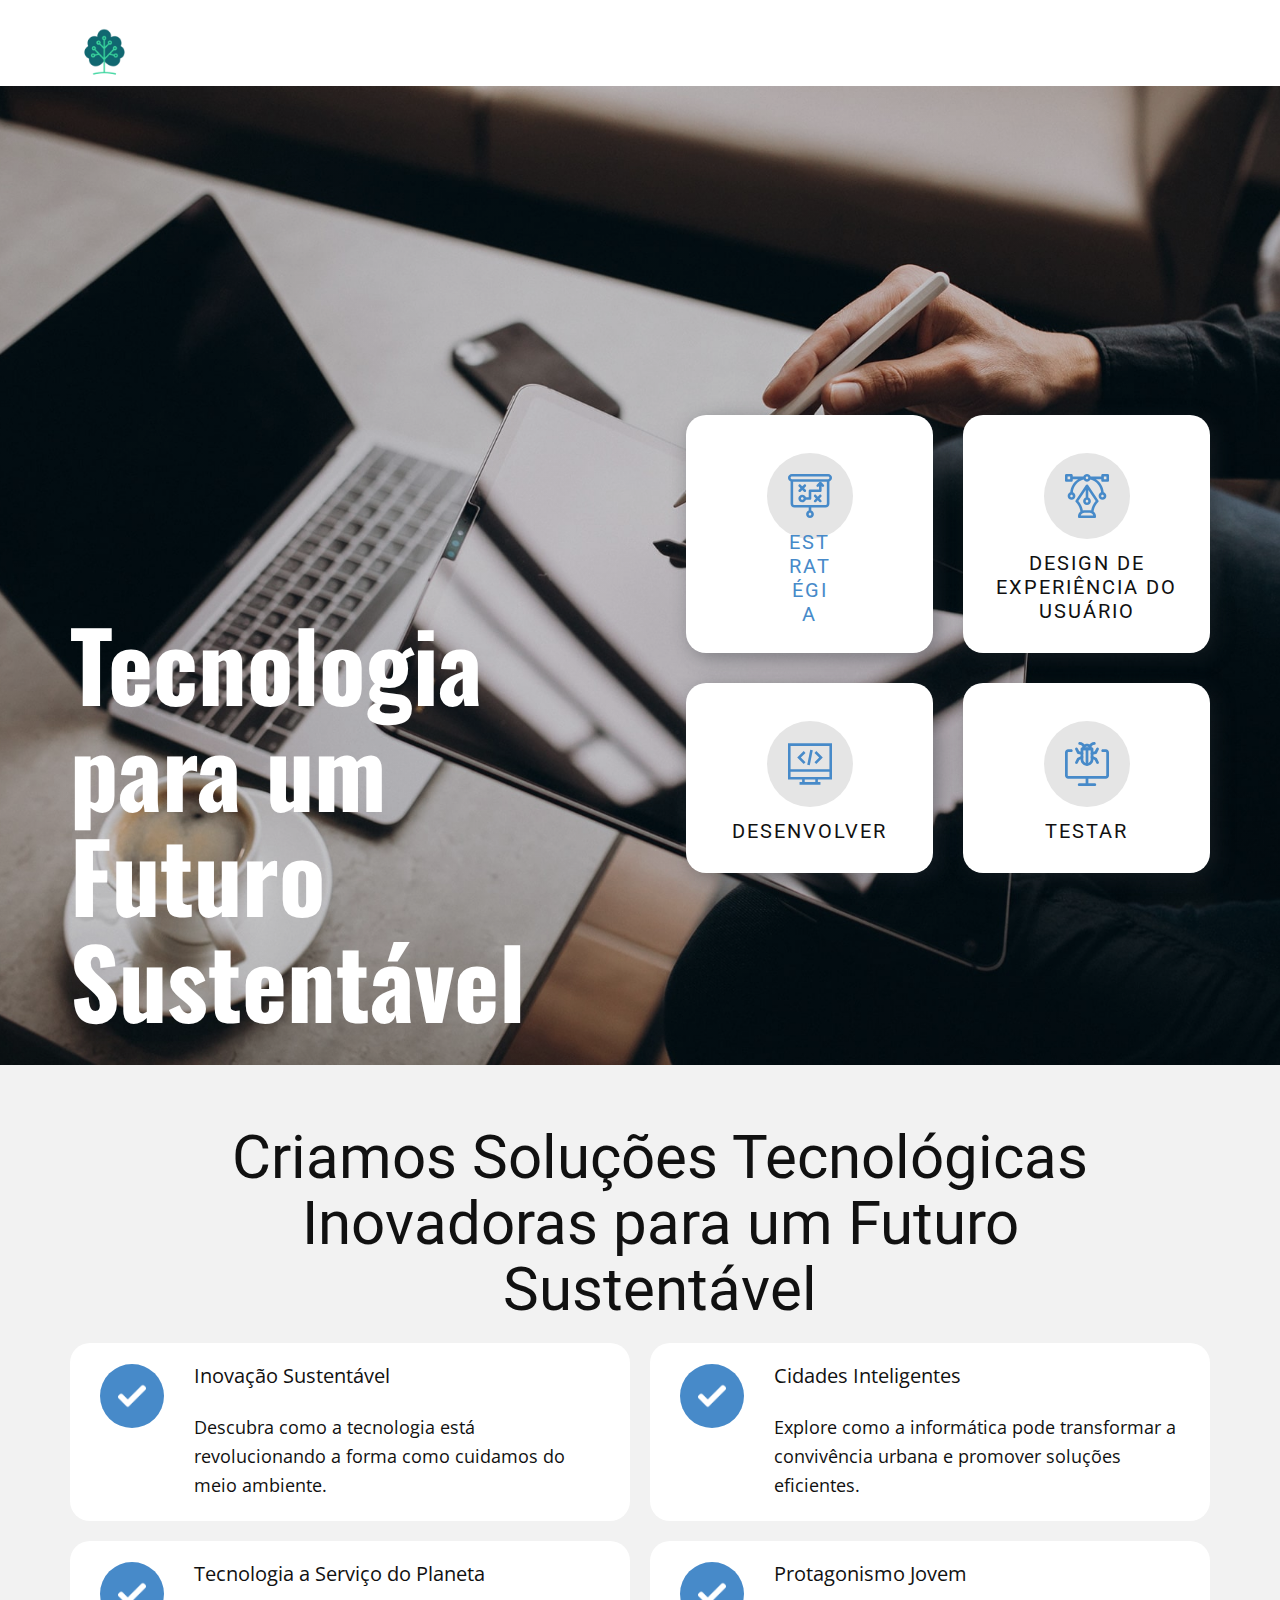
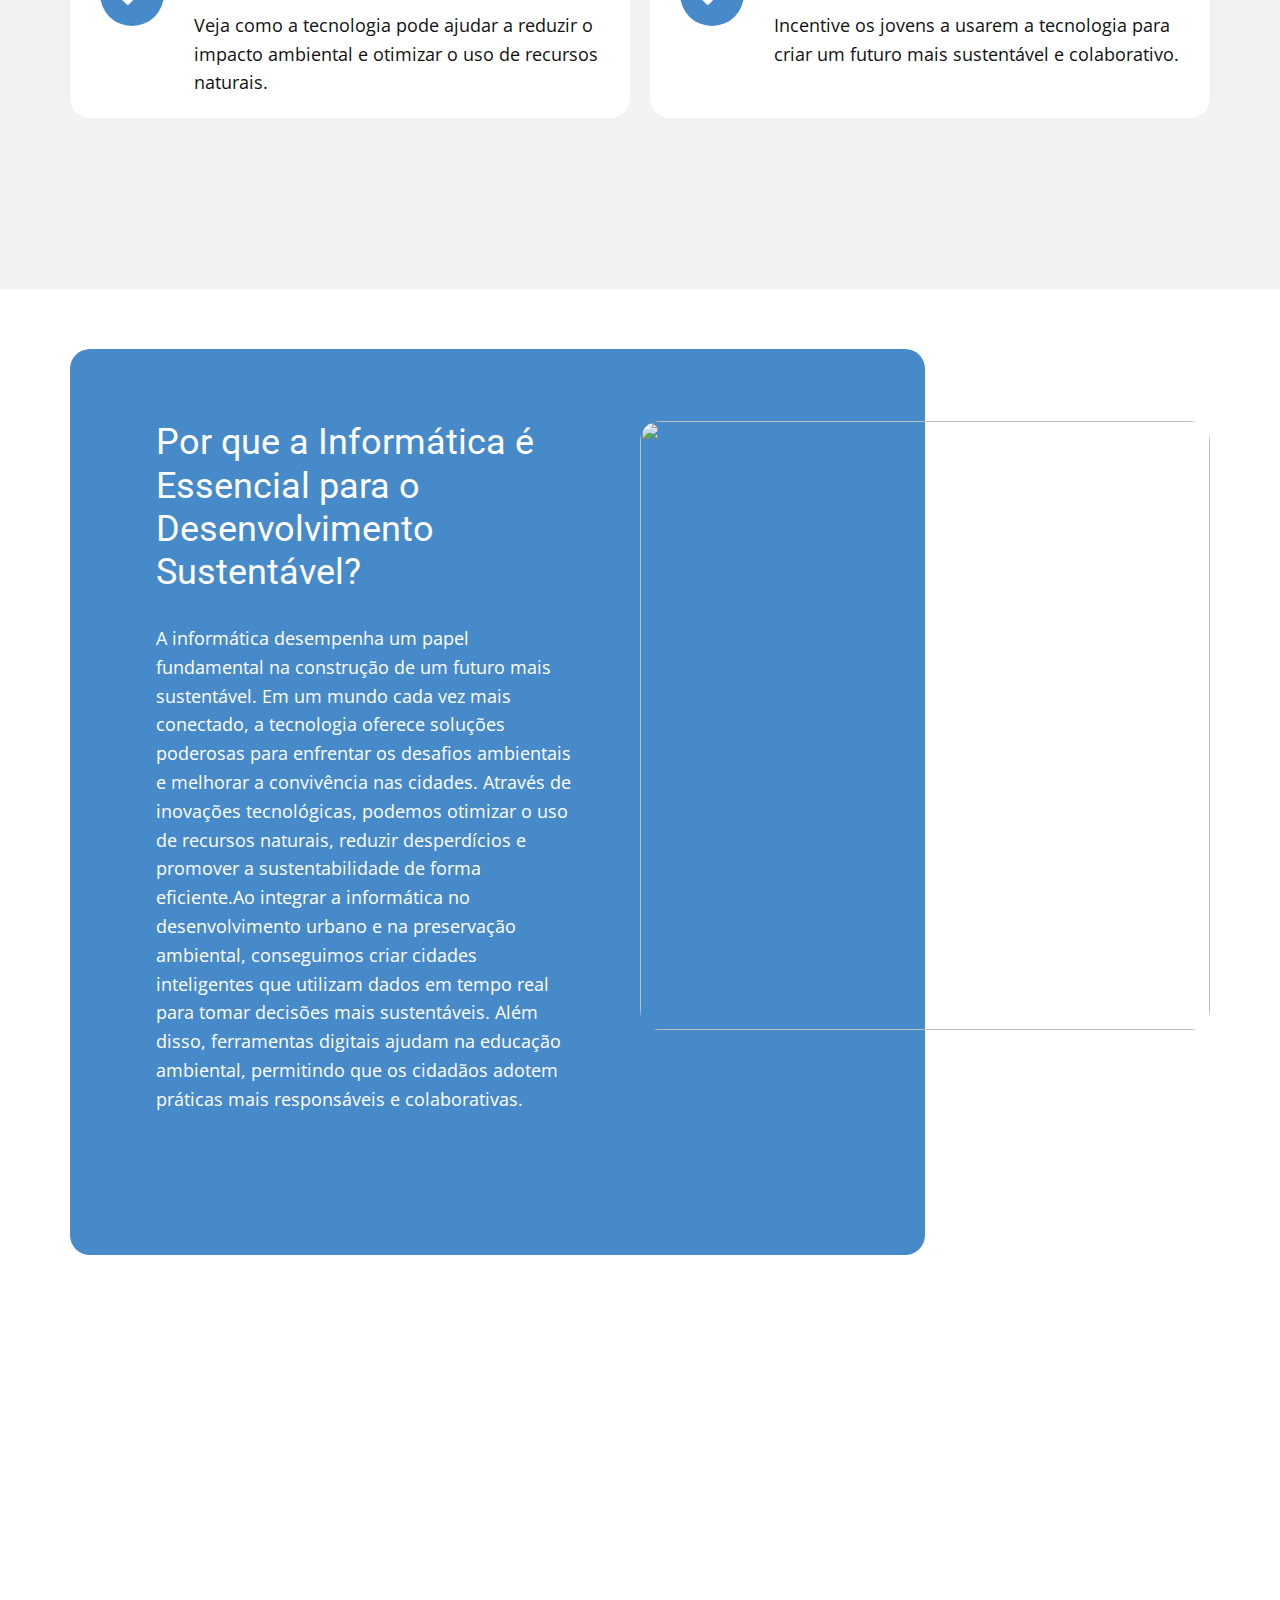
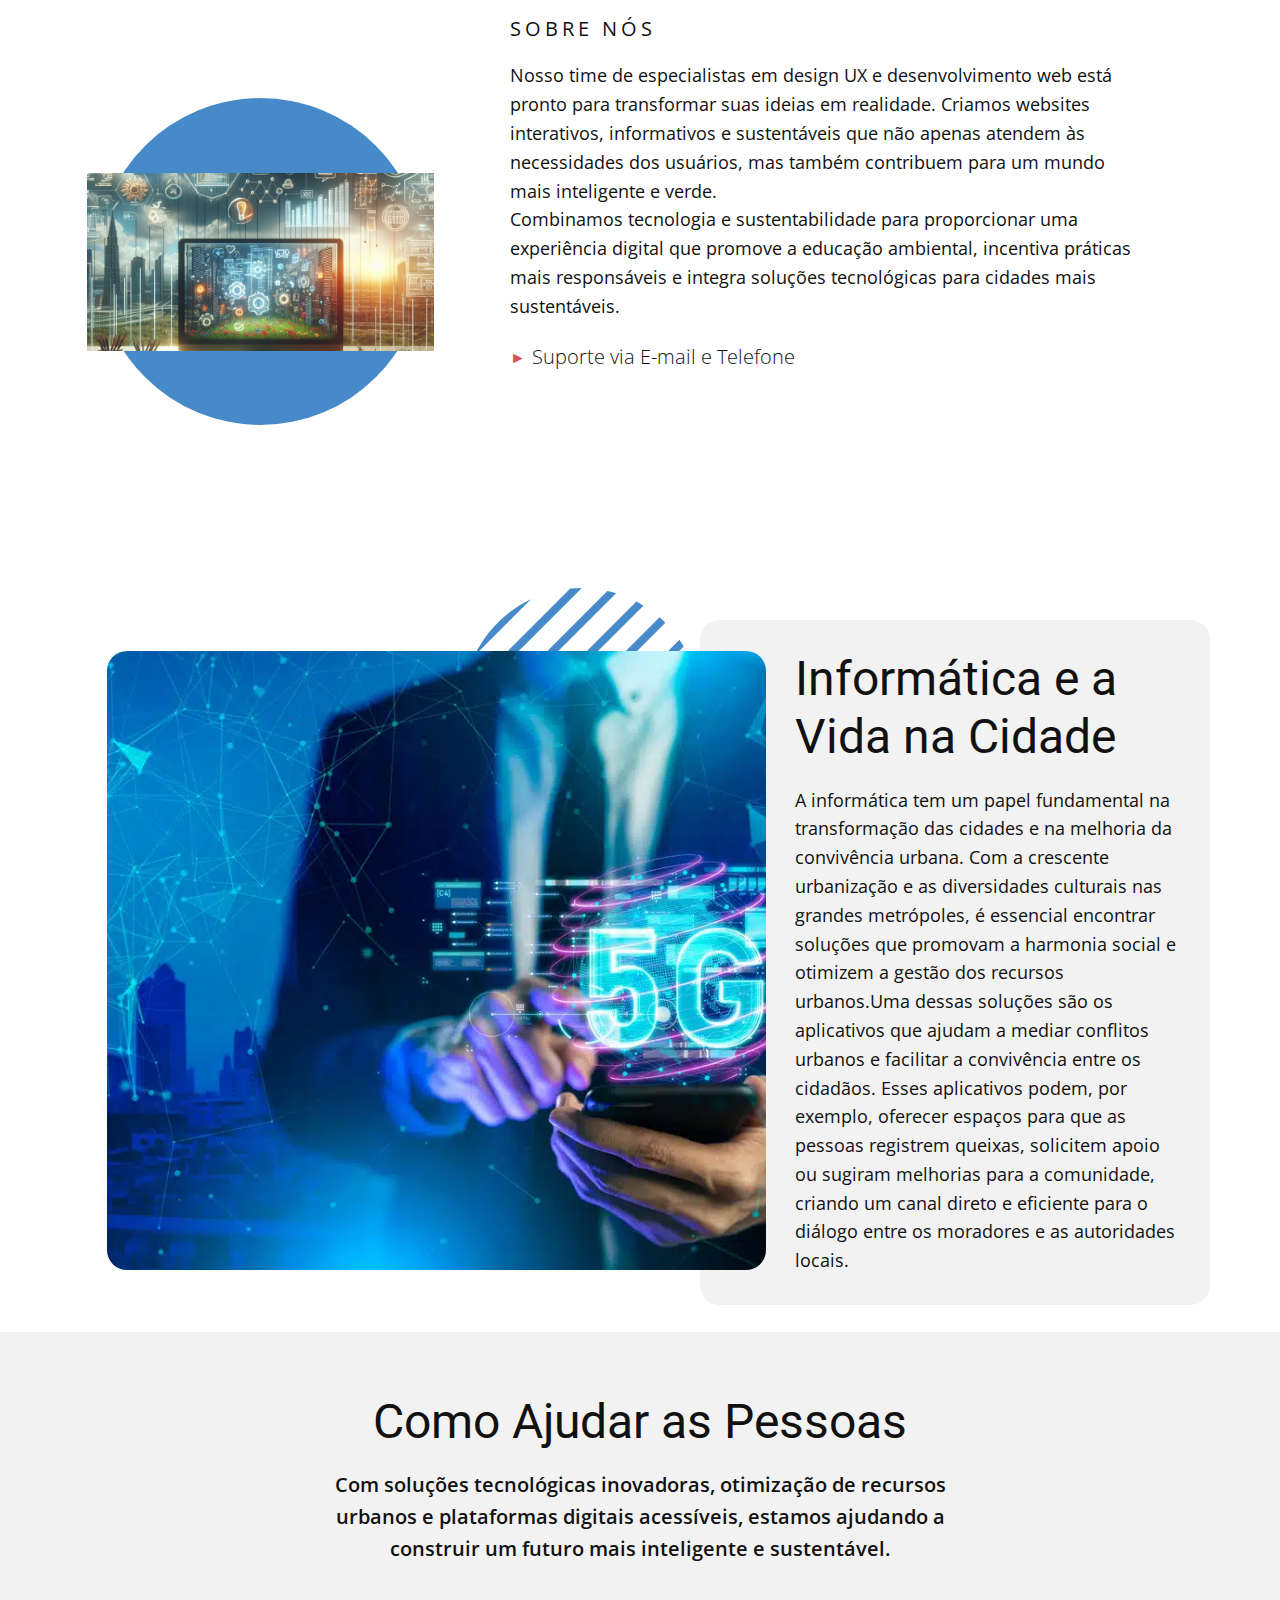
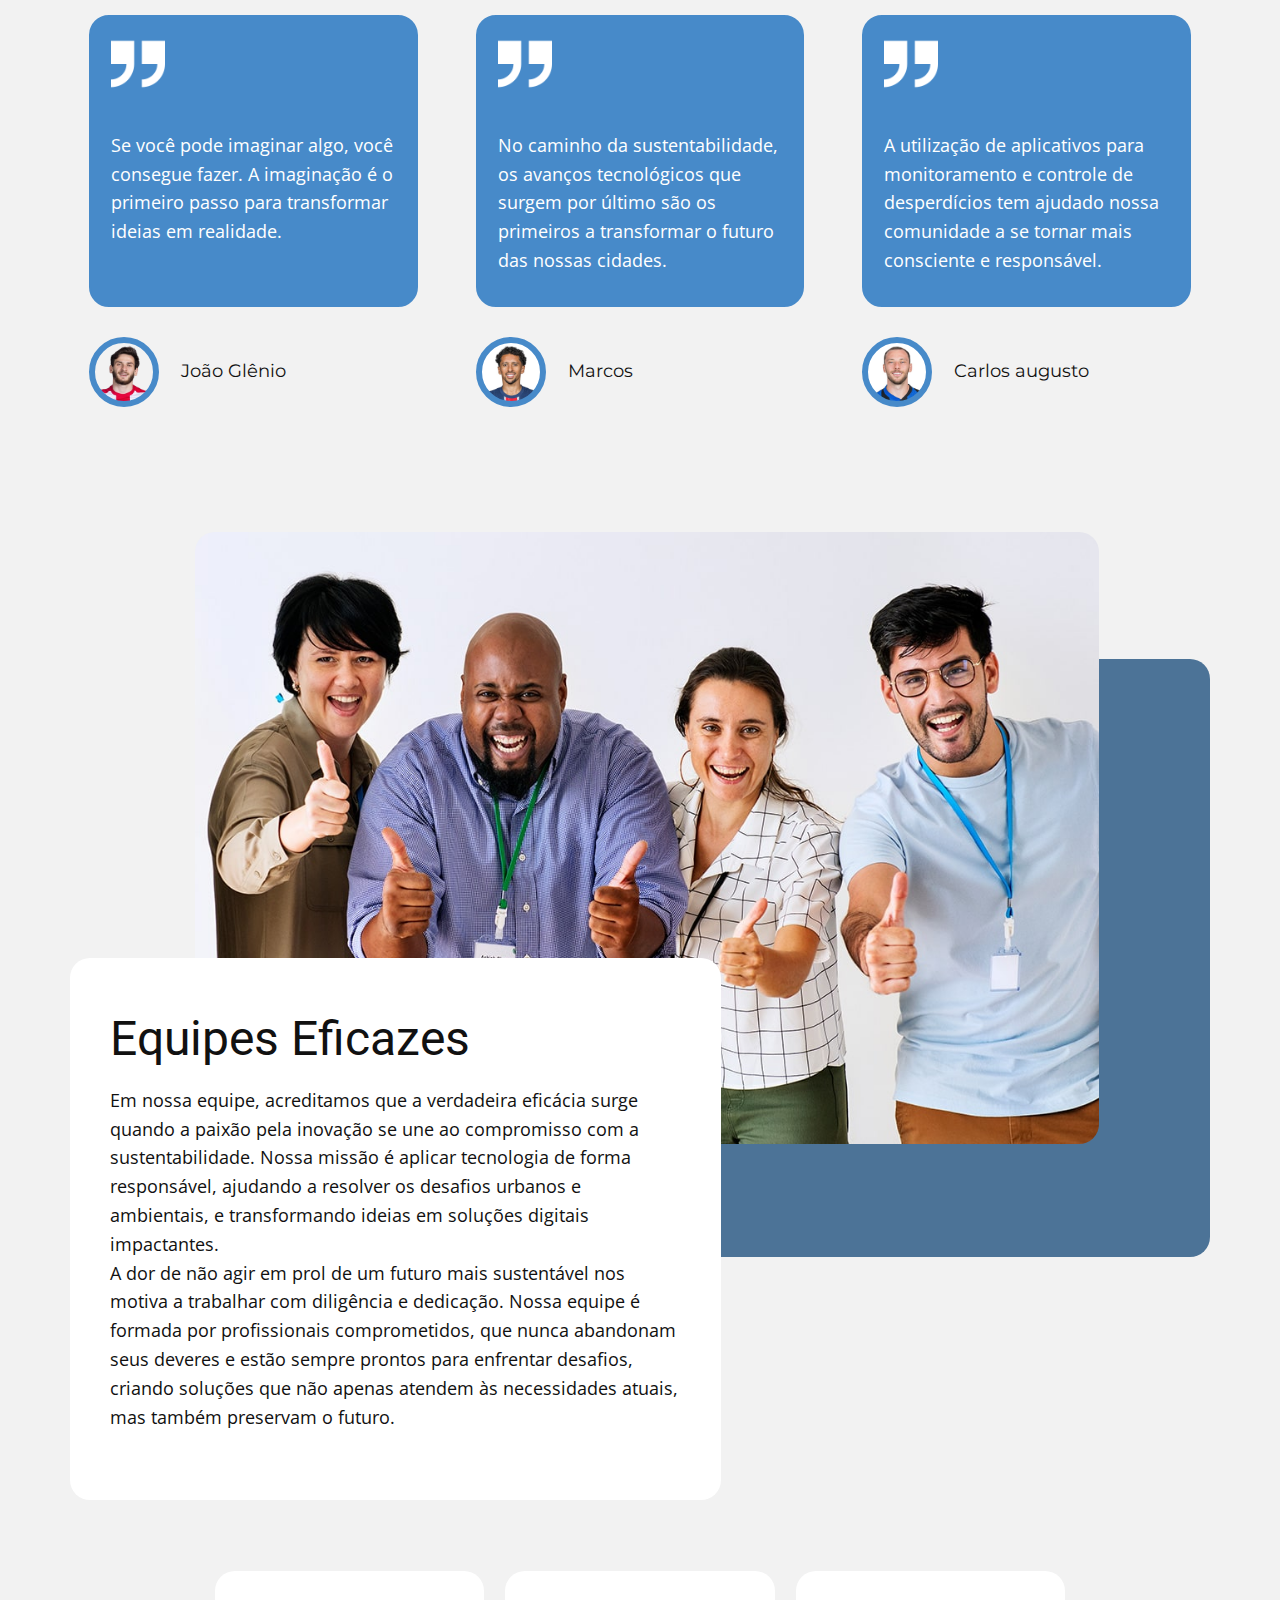
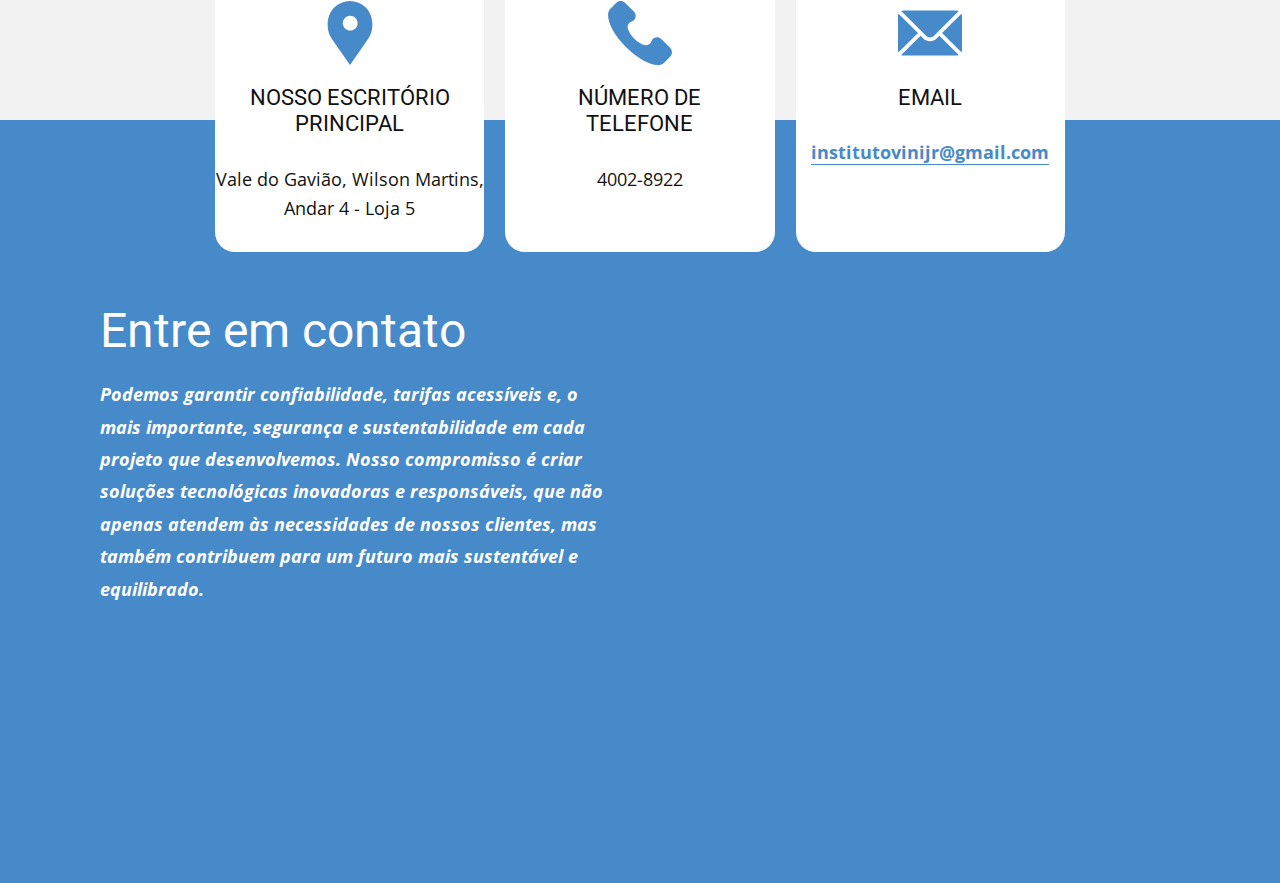
==== commit fb342d91: "Add files via upload" ====
--- a/index.html
+++ b/index.html
@@ -71,35 +71,44 @@
 </g>
 </g><g><g><path d="M467,0H45C20.187,0,0,20.187,0,45c0,19.555,12.541,36.228,30,42.42V345c0,24.813,20.187,45,45,45h166v34.58    c-17.459,6.192-30,22.865-30,42.42c0,24.813,20.187,45,45,45s45-20.187,45-45c0-19.555-12.541-36.228-30-42.42V390h166    c24.813,0,45-20.187,45-45V87.42c17.459-6.192,30-22.865,30-42.42C512,20.187,491.813,0,467,0z M256,482c-8.271,0-15-6.729-15-15    s6.729-15,15-15s15,6.729,15,15S264.271,482,256,482z M452,345c0,8.271-6.729,15-15,15H75c-8.271,0-15-6.729-15-15V90h392V345z     M467,60H45c-8.271,0-15-6.729-15-15s6.729-15,15-15h422c8.271,0,15,6.729,15,15S475.271,60,467,60z"></path>
 </g>
-<section>
-	<div class="u-align-center u-container-align-center u-container-style u-list-item u-radius-20 u-repeater-item u-shape-round u-video-cover u-white u-list-item-2">
-  <div class="u-container-layout u-similar-container u-container-layout-2">
-    <span class="u-grey-10 u-icon u-icon-circle u-text-palette-1-base u-icon-2">
-      <svg class="u-svg-link" preserveAspectRatio="xMidYMin slice" viewBox="0 0 512 512" style="">
-        <use xlink:href="#svg-ddc0"></use>
-      </svg>
-      <svg class="u-svg-content" viewBox="0 0 512 512" x="0px" y="0px" id="svg-ddc0" style="enable-background:new 0 0 512 512;">
-        <g><g>
-          <path d="M497,0h-60c-8.284,0-15,6.716-15,15v15H298.42C292.228,12.542,275.555,0,256,0s-36.228,12.542-42.42,30H90V15 c0-8.284-6.716-15-15-15H15C6.716,0,0,6.716,0,15v60c0,8.284,6.716,15,15,15h60c8.284,0,15-6.716,15-15V59.8h62.377 c-54.116,34.274-87.012,92.175-90.969,153.642C43.738,219.518,31,236.294,31,256c0,24.813,20.187,45,45,45s45-20.187,45-45 c0-19.38-12.315-35.938-29.53-42.26c5.326-70.647,56.198-131.494,124.226-148.758C223.07,79.794,238.361,90,256,90 c17.639,0,32.93-10.206,40.304-25.017c68.029,17.264,118.9,78.111,124.226,148.758C403.315,220.062,391,236.62,391,256 c0,24.813,20.187,45,45,45s45-20.187,45-45c0-19.706-12.738-36.482-30.408-42.558C446.627,151.852,413.633,94.207,359.623,60H422 v15c0,8.284,6.716,15,15,15h60c8.284,0,15-6.716,15-15V15C512,6.716,505.284,0,497,0z M60,60H30V30h30V60z M76,271 c-8.271,0-15-6.729-15-15s6.729-15,15-15s15,6.729,15,15S84.271,271,76,271z M256,60c-8.271,0-15-6.729-15-15s6.729-15,15-15 s15,6.729,15,15S264.271,60,256,60z M436,241c8.271,0,15,6.729,15,15s-6.729,15-15,15s-15-6.729-15-15S427.729,241,436,241z M482,60h-30V30h30V60z"></path>
-        </g></g>
-        <g><g>
-          <path d="M388.48,307.679l-120-179.999c-0.004-0.006-0.009-0.012-0.013-0.019c-0.043-0.064-0.09-0.125-0.134-0.188 c-0.206-0.299-0.423-0.587-0.649-0.868c-6.321-7.854-18.357-7.324-24.017,0.868c-0.044,0.063-0.091,0.124-0.134,0.188 c-0.004,0.007-0.009,0.012-0.013,0.019l-120,180c-3.967,5.949-3.182,13.871,1.874,18.927 c29.927,29.927,48.975,69.047,54.164,110.901c-2.329,1.883-4.578,3.899-6.71,6.081C158.759,458.001,151,476.97,151,497 c0,8.284,6.716,15,15,15h180c8.284,0,15-6.716,15-15c0-20.03-7.759-38.999-21.847-53.412c-2.133-2.182-4.381-4.198-6.711-6.081 c5.188-41.856,24.236-80.976,54.163-110.9C391.662,321.551,392.447,313.628,388.48,307.679z M256,301c8.271,0,15,6.729,15,15 s-6.729,15-15,15s-15-6.729-15-15S247.729,301,256,301z M183.558,482c6.241-17.833,23.159-31,42.442-31h60 c19.283,0,36.201,13.167,42.442,31H183.558z M304.245,423.283C298.345,421.777,292.229,421,286,421h-60 c-6.229,0-12.345,0.777-18.245,2.284c-7.02-40.429-25.251-78.221-52.65-108.899L241,185.542v88.039 c-17.459,6.192-30,22.865-30,42.42c0,24.813,20.187,45,45,45s45-20.187,45-45c0-19.555-12.541-36.228-30-42.42v-88.039 l85.896,128.843C329.496,345.06,311.264,382.853,304.245,423.283z"></path>
-        </g></g>
-      </svg>
-    </span>
-    <h4 class="u-text u-text-3"> Estatégia</h4>
-  </div>
-</div>
-
-<div class="u-align-center u-container-align-center u-container-style u-list-item u-radius-20 u-repeater-item u-shape-round u-video-cover u-white u-list-item-2">
-  <div class="u-container-layout u-similar-container u-container-layout-2">
-    <span class="u-grey-10 u-icon u-icon-circle u-text-palette-1-base u-icon-2">
-      <svg class="u-svg-link" preserveAspectRatio="xMidYMin slice" viewBox="0 0 512 512" style="">
-        <use xlink:href="#svg-ddc0"></use>
-      </svg>
-      <svg class="u-svg-content" viewBox="0 0 512 512" x="0px" y="0px" id="svg-ddc0" style="enable-background:new 0 0 512 512;">
-        <g><g>
-          <path d="M497,0h-60c-8.284,0-15,6.716-15,15v15H298.42C292.228,12.542,275.555,0,256,0s-36.228,12.542-42.42,30H90V15 c0-8.284-6.716-15-15-15H15C6.716,0,0,6.716,0,15v60c0,8.284,6.716,15,15,15h60c8.284,0,15-6.716,15-15V59.8h62.377 c-54.116,34.274-87.012,92.175-90.969,153.642C43.738,219.518,31,236.294,31,256c0,24.813,20.187,45,45,45s45-20.187,45-45 c0-19.38-12.315-35.938-29.53    <section class="u-align-center-lg u-align-center-md u-align-center-xl u-align-left-sm u-align-left-xs u-clearfix u-grey-5 u-section-2" id="sec-d2f0">
+                <h4 class="u-text u-text-2">Estratégia</h4>
+              </div>
+            </div>
+            <div class="u-align-center u-container-align-center u-container-style u-list-item u-radius-20 u-repeater-item u-shape-round u-video-cover u-white u-list-item-2">
+              <div class="u-container-layout u-similar-container u-container-layout-2">
+                <span class="u-grey-10 u-icon u-icon-circle u-text-palette-1-base u-icon-2"><svg class="u-svg-link" preserveAspectRatio="xMidYMin slice" viewBox="0 0 512 512" style=""><use xlink:href="#svg-ddc0"></use></svg><svg class="u-svg-content" viewBox="0 0 512 512" x="0px" y="0px" id="svg-ddc0" style="enable-background:new 0 0 512 512;"><g><g><path d="M497,0h-60c-8.284,0-15,6.716-15,15v15H298.42C292.228,12.542,275.555,0,256,0s-36.228,12.542-42.42,30H90V15    c0-8.284-6.716-15-15-15H15C6.716,0,0,6.716,0,15v60c0,8.284,6.716,15,15,15h60c8.284,0,15-6.716,15-15V59.8h62.377    c-54.116,34.274-87.012,92.175-90.969,153.642C43.738,219.518,31,236.294,31,256c0,24.813,20.187,45,45,45s45-20.187,45-45    c0-19.38-12.315-35.938-29.53-42.26c5.326-70.647,56.198-131.494,124.226-148.758C223.07,79.794,238.361,90,256,90    c17.639,0,32.93-10.206,40.304-25.017c68.029,17.264,118.9,78.111,124.226,148.758C403.315,220.062,391,236.62,391,256    c0,24.813,20.187,45,45,45s45-20.187,45-45c0-19.706-12.738-36.482-30.408-42.558C446.627,151.852,413.633,94.207,359.623,60H422    v15c0,8.284,6.716,15,15,15h60c8.284,0,15-6.716,15-15V15C512,6.716,505.284,0,497,0z M60,60H30V30h30V60z M76,271    c-8.271,0-15-6.729-15-15s6.729-15,15-15s15,6.729,15,15S84.271,271,76,271z M256,60c-8.271,0-15-6.729-15-15s6.729-15,15-15    s15,6.729,15,15S264.271,60,256,60z M436,241c8.271,0,15,6.729,15,15s-6.729,15-15,15s-15-6.729-15-15S427.729,241,436,241z     M482,60h-30V30h30V60z"></path>
+</g>
+</g><g><g><path d="M388.48,307.679l-120-179.999c-0.004-0.006-0.009-0.012-0.013-0.019c-0.043-0.064-0.09-0.125-0.134-0.188    c-0.206-0.299-0.423-0.587-0.649-0.868c-6.321-7.854-18.357-7.324-24.017,0.868c-0.044,0.063-0.091,0.124-0.134,0.188    c-0.004,0.007-0.009,0.012-0.013,0.019l-120,180c-3.967,5.949-3.182,13.871,1.874,18.927    c29.927,29.927,48.975,69.047,54.164,110.901c-2.329,1.883-4.578,3.899-6.71,6.081C158.759,458.001,151,476.97,151,497    c0,8.284,6.716,15,15,15h180c8.284,0,15-6.716,15-15c0-20.03-7.759-38.999-21.847-53.412c-2.133-2.182-4.381-4.198-6.711-6.081    c5.188-41.856,24.236-80.976,54.163-110.9C391.662,321.551,392.447,313.628,388.48,307.679z M256,301c8.271,0,15,6.729,15,15    s-6.729,15-15,15s-15-6.729-15-15S247.729,301,256,301z M183.558,482c6.241-17.833,23.159-31,42.442-31h60    c19.283,0,36.201,13.167,42.442,31H183.558z M304.245,423.283C298.345,421.777,292.229,421,286,421h-60    c-6.229,0-12.345,0.777-18.245,2.284c-7.02-40.429-25.251-78.221-52.65-108.899L241,185.542v88.039    c-17.459,6.192-30,22.865-30,42.42c0,24.813,20.187,45,45,45s45-20.187,45-45c0-19.555-12.541-36.228-30-42.42v-88.039    l85.896,128.843C329.496,345.06,311.264,382.853,304.245,423.283z"></path>
+</g>
+</g></svg></span>
+                <h4 class="u-text u-text-3"> Design de Experiência do Usuário</h4>
+              </div>
+            </div>
+            <div class="u-align-center u-container-align-center u-container-style u-list-item u-radius-20 u-repeater-item u-shape-round u-video-cover u-white u-list-item-3">
+              <div class="u-container-layout u-similar-container u-container-layout-3">
+                <span class="u-grey-10 u-icon u-icon-circle u-text-palette-1-base u-icon-3"><svg class="u-svg-link" preserveAspectRatio="xMidYMin slice" viewBox="0 0 512 512" style=""><use xlink:href="#svg-ce99"></use></svg><svg class="u-svg-content" viewBox="0 0 512 512" x="0px" y="0px" id="svg-ce99" style="enable-background:new 0 0 512 512;"><g><g><path d="M0,15.845v420.259h164.332v30.049h-30.036v30.001h243.407v-30.001h-30.036v-30.049H512V15.845H0z M317.665,466.153    H194.334v-30.049h123.332V466.153z M481.999,406.103H30.001v-60.075h451.997V406.103z M481.999,316.027H30.001V45.847h451.997    V316.027z"></path>
+</g>
+</g><g><g><polygon points="203.943,126.712 182.729,105.498 107.29,180.937 182.729,256.375 203.943,235.161 149.718,180.937   "></polygon>
+</g>
+</g><g><g><polygon points="329.271,105.498 308.057,126.712 362.282,180.937 308.057,235.161 329.271,256.375 404.709,180.937   "></polygon>
+</g>
+</g><g><g><rect x="166.742" y="165.947" transform="matrix(0.1951 -0.9808 0.9808 0.1951 28.5815 396.7237)" width="178.511" height="30.002"></rect>
+</g>
+</g></svg></span>
+                <h4 class="u-text u-text-4">Desenvolver</h4>
+              </div>
+            </div>
+            <div class="u-align-center u-container-align-center u-container-style u-list-item u-radius-20 u-repeater-item u-shape-round u-video-cover u-white u-list-item-4">
+              <div class="u-container-layout u-similar-container u-container-layout-4">
+                <span class="u-grey-10 u-icon u-icon-circle u-text-palette-1-base u-icon-4"><svg class="u-svg-link" preserveAspectRatio="xMidYMin slice" viewBox="0 0 24 24" style=""><use xlink:href="#svg-4417"></use></svg><svg class="u-svg-content" viewBox="0 0 24 24" id="svg-4417"><path d="m22.25 20h-20.5c-.965 0-1.75-.785-1.75-1.75v-12.5c0-.965.785-1.75 1.75-1.75h1.68c.414 0 .75.336.75.75s-.336.75-.75.75h-1.68c-.136 0-.25.114-.25.25v12.5c0 .136.114.25.25.25h20.5c.136 0 .25-.114.25-.25v-12.5c0-.136-.114-.25-.25-.25h-1.68c-.414 0-.75-.336-.75-.75s.336-.75.75-.75h1.68c.965 0 1.75.785 1.75 1.75v12.5c0 .965-.785 1.75-1.75 1.75z"></path><path d="m16.25 24h-8.5c-.414 0-.75-.336-.75-.75s.336-.75.75-.75h8.5c.414 0 .75.336.75.75s-.336.75-.75.75z"></path><path d="m12 24c-.414 0-.75-.336-.75-.75v-4c0-.414.336-.75.75-.75s.75.336.75.75v4c0 .414-.336.75-.75.75z"></path><path d="m14 4.5h-4c-.414 0-.75-.336-.75-.75 0-1.517 1.233-2.75 2.75-2.75s2.75 1.233 2.75 2.75c0 .414-.336.75-.75.75zm-3-1.5h2c-.229-.304-.591-.5-1-.5s-.771.196-1 .5z"></path><path d="m13.601 3.3c-.069 0-.139-.01-.208-.029-.398-.115-.628-.53-.513-.929.397-1.379 1.68-2.342 3.12-2.342.414 0 .75.336.75.75s-.336.75-.75.75c-.775 0-1.466.518-1.679 1.258-.095.328-.395.542-.72.542z"></path><path d="m10.399 3.3c-.326 0-.625-.214-.72-.542-.213-.74-.904-1.258-1.679-1.258-.414 0-.75-.336-.75-.75s.336-.75.75-.75c1.44 0 2.723.963 3.121 2.342.115.398-.115.813-.513.929-.07.019-.14.029-.209.029z"></path><path d="m14.75 7c-.336 0-.642-.228-.727-.568-.101-.401.144-.809.545-.909l1.666-.416.846-1.691c.186-.371.636-.521 1.006-.336.371.186.521.636.335 1.006l-1 2c-.098.196-.276.34-.489.393l-2 .5c-.061.014-.122.021-.182.021z"></path><path d="m17.75 12c-.275 0-.54-.151-.671-.415l-.886-1.771-1.771-.858c-.373-.181-.528-.629-.348-1.002s.629-.527 1.002-.348l2 .97c.149.072.27.191.344.34l1 2c.185.37.035.82-.335 1.006-.107.053-.222.078-.335.078z"></path><path d="m9.25 7c-.06 0-.121-.007-.182-.022l-2-.5c-.213-.053-.391-.197-.489-.393l-1-2c-.185-.37-.035-.82.335-1.006.372-.185.821-.035 1.006.336l.846 1.691 1.666.416c.402.101.646.508.545.909-.084.341-.391.569-.727.569z"></path><path d="m6.25 12c-.113 0-.227-.025-.335-.079-.371-.186-.521-.636-.335-1.006l1-2c.074-.148.195-.268.344-.34l2-.97c.372-.178.821-.025 1.001.348.181.373.025.821-.348 1.002l-1.77.858-.886 1.771c-.131.265-.397.416-.671.416z"></path><path d="m12 13c-1.93 0-3.5-1.57-3.5-3.5v-5.75c0-.414.336-.75.75-.75h5.5c.414 0 .75.336.75.75v5.75c0 1.93-1.57 3.5-3.5 3.5zm-2-8.5v5c0 1.103.897 2 2 2s2-.897 2-2v-5z"></path><path d="m12 13c-.414 0-.75-.336-.75-.75v-8.5c0-.414.336-.75.75-.75s.75.336.75.75v8.5c0 .414-.336.75-.75.75z"></path></svg></span>
+                <h4 class="u-text u-text-5">Testar</h4>
+              </div>
+            </div>
+          </div>
+        </div>
+      </div>
+    </section>
+    <section class="u-align-center-lg u-align-center-md u-align-center-xl u-align-left-sm u-align-left-xs u-clearfix u-grey-5 u-section-2" id="sec-d2f0">
       <div class="u-clearfix u-sheet u-sheet-1">
         <h2 class="u-text u-text-1"> Criamos Soluções Tecnológicas Inovadoras para um Futuro Sustentável</h2>
         <div class="u-expanded-width u-list u-list-1">
@@ -308,6 +317,7 @@
           <div class="u-layout-row">
             <div class="u-align-left u-container-align-left u-container-style u-layout-cell u-left-cell u-size-30 u-layout-cell-1">
               <div class="u-container-layout u-valign-top u-container-layout-4">
+                <h2 class="u-text u-text-default u-text-7"> Entre em contato</h2>
                 <h6 class="u-custom-font u-text u-text-font u-text-8"> Podemos garantir confiabilidade, tarifas acessíveis e, o mais importante, segurança e sustentabilidade em cada projeto que desenvolvemos. Nosso compromisso é criar soluções tecnológicas inovadoras e responsáveis, que não apenas atendem às necessidades de nossos clientes, mas também contribuem para um futuro mais sustentável e equilibrado.</h6>
               </div>
             </div>
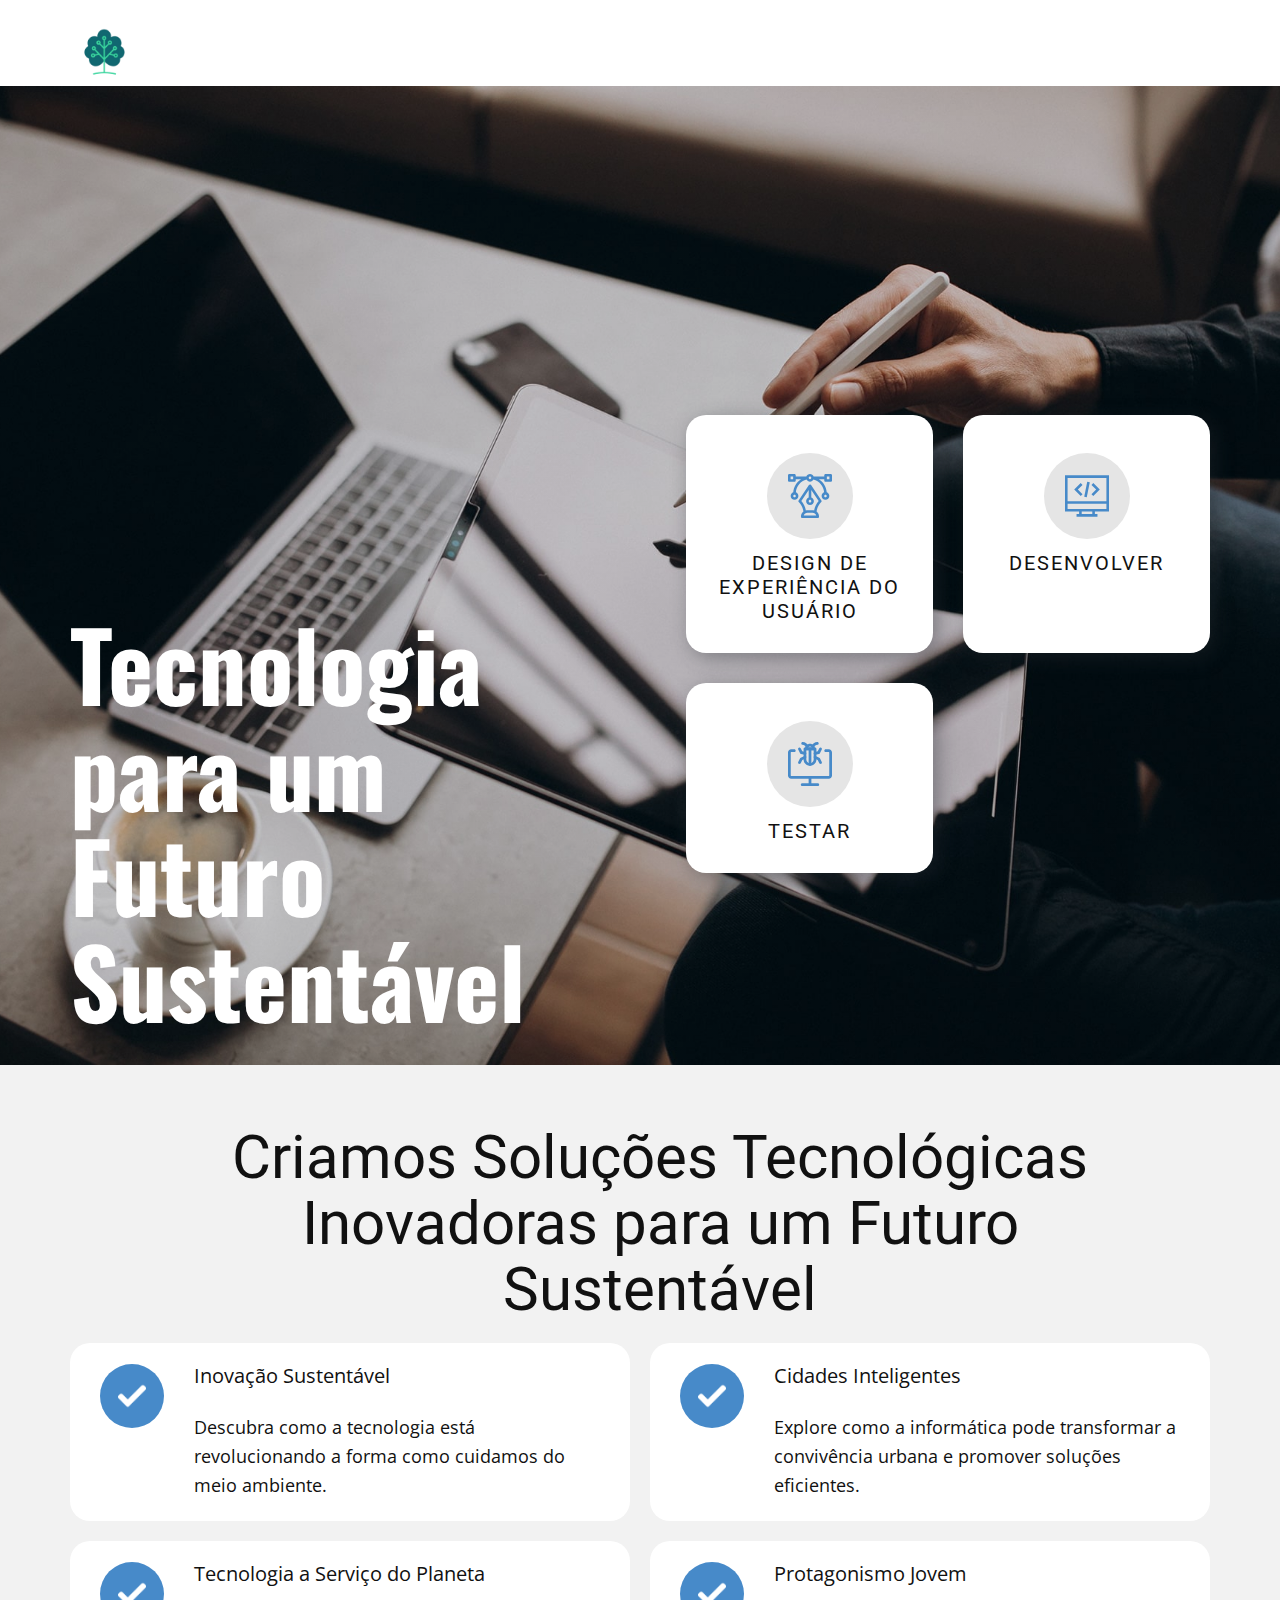
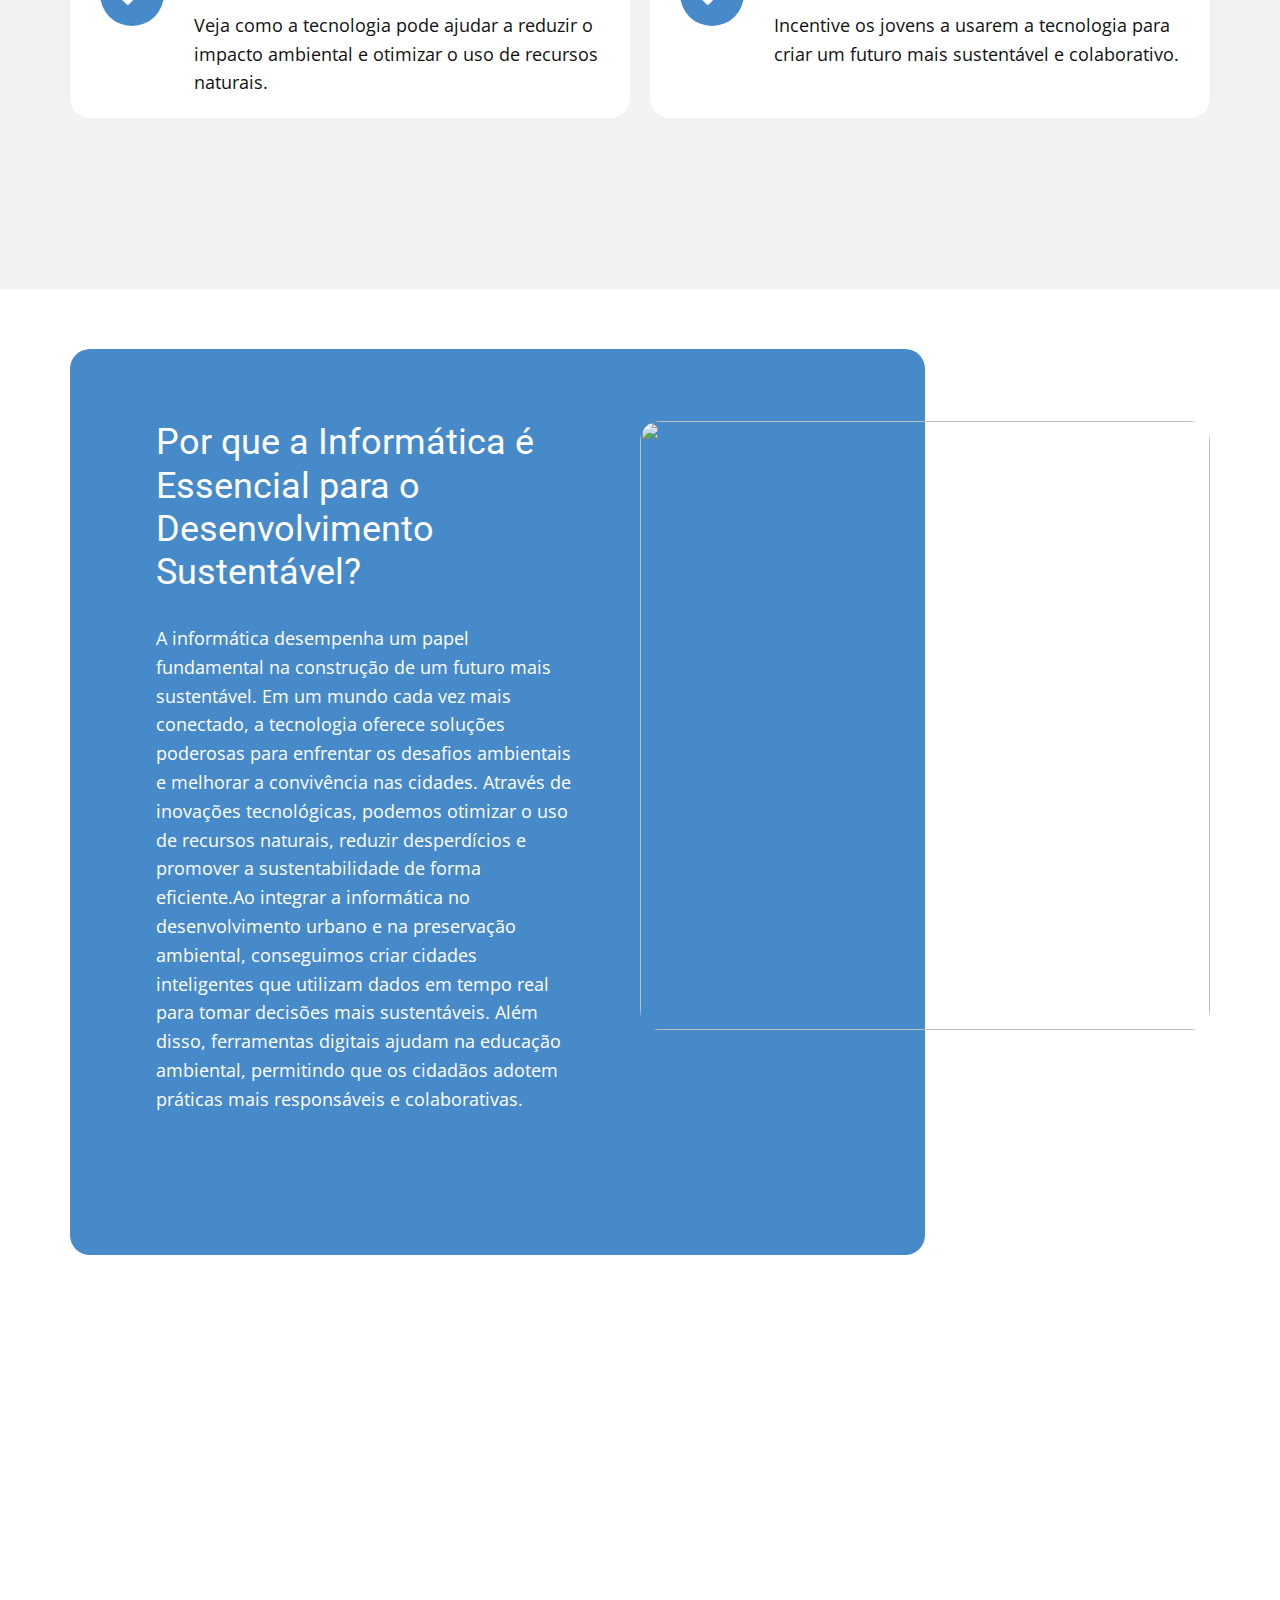
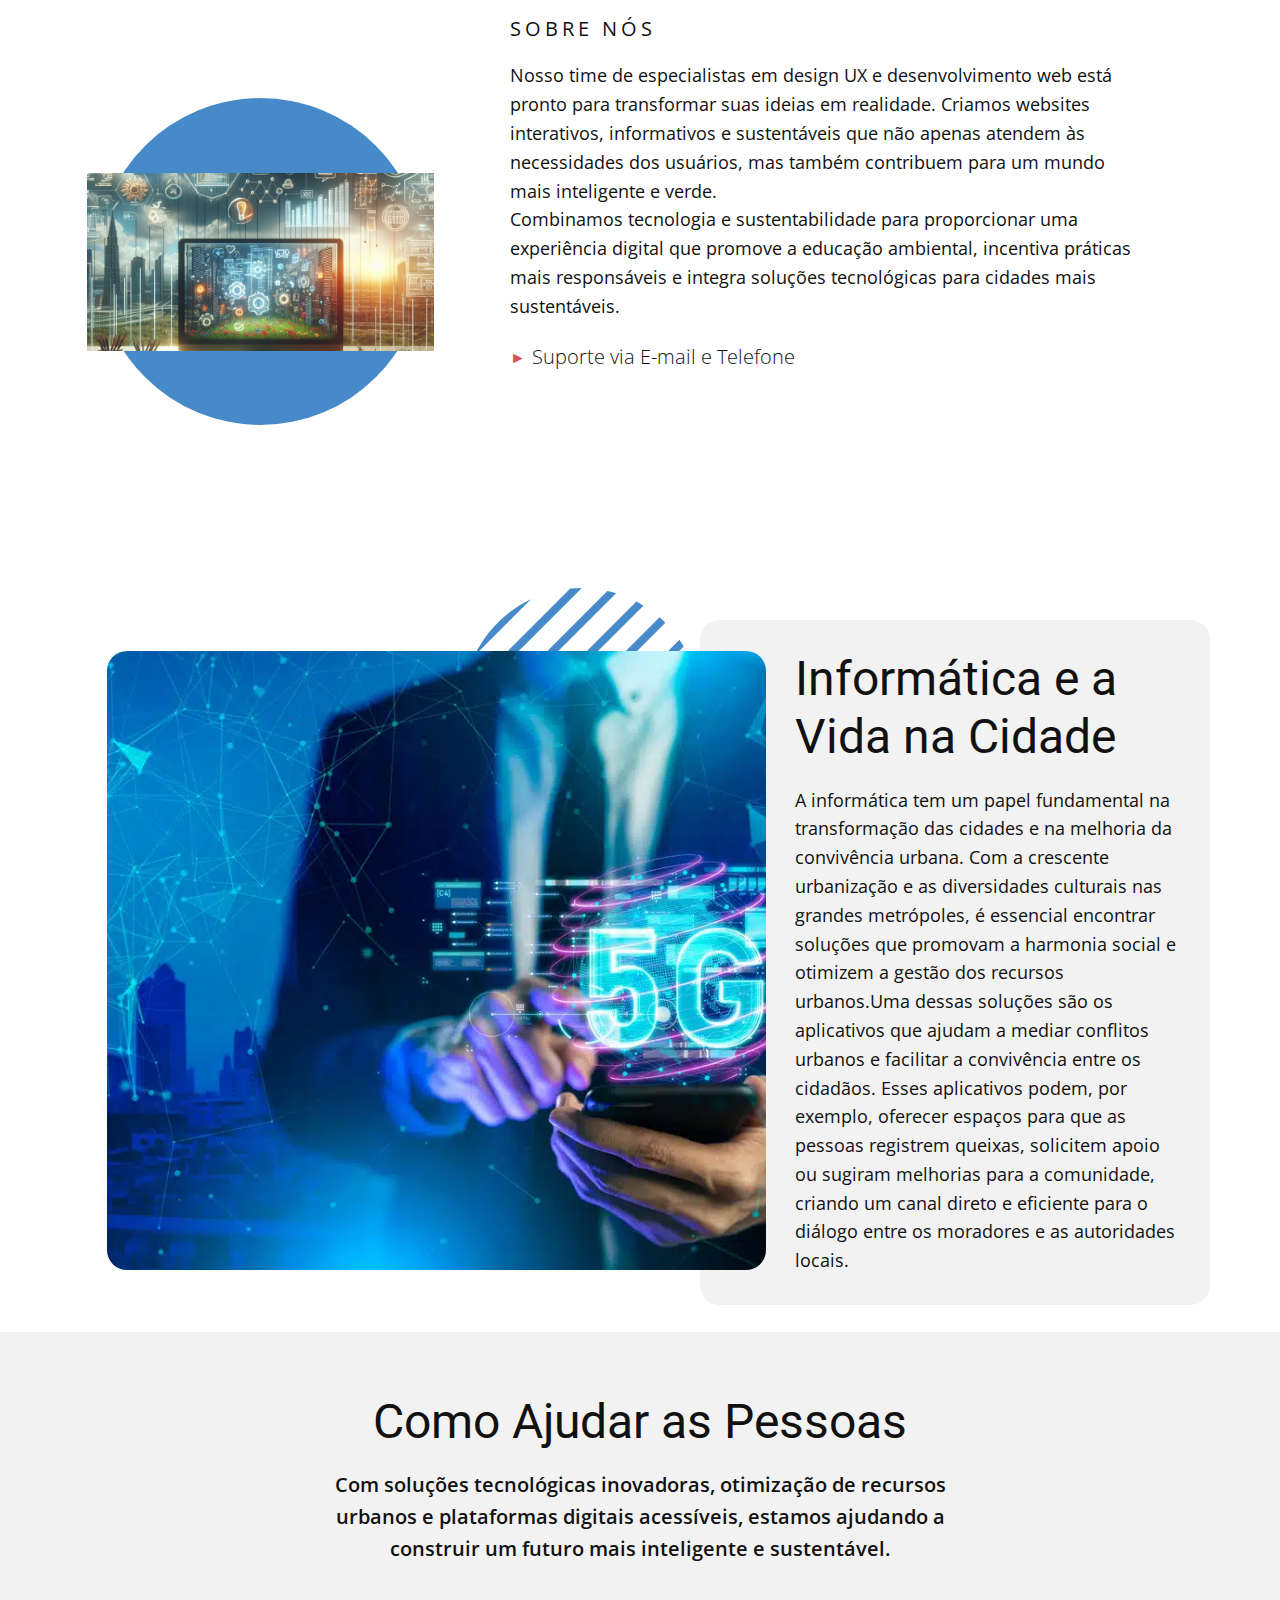
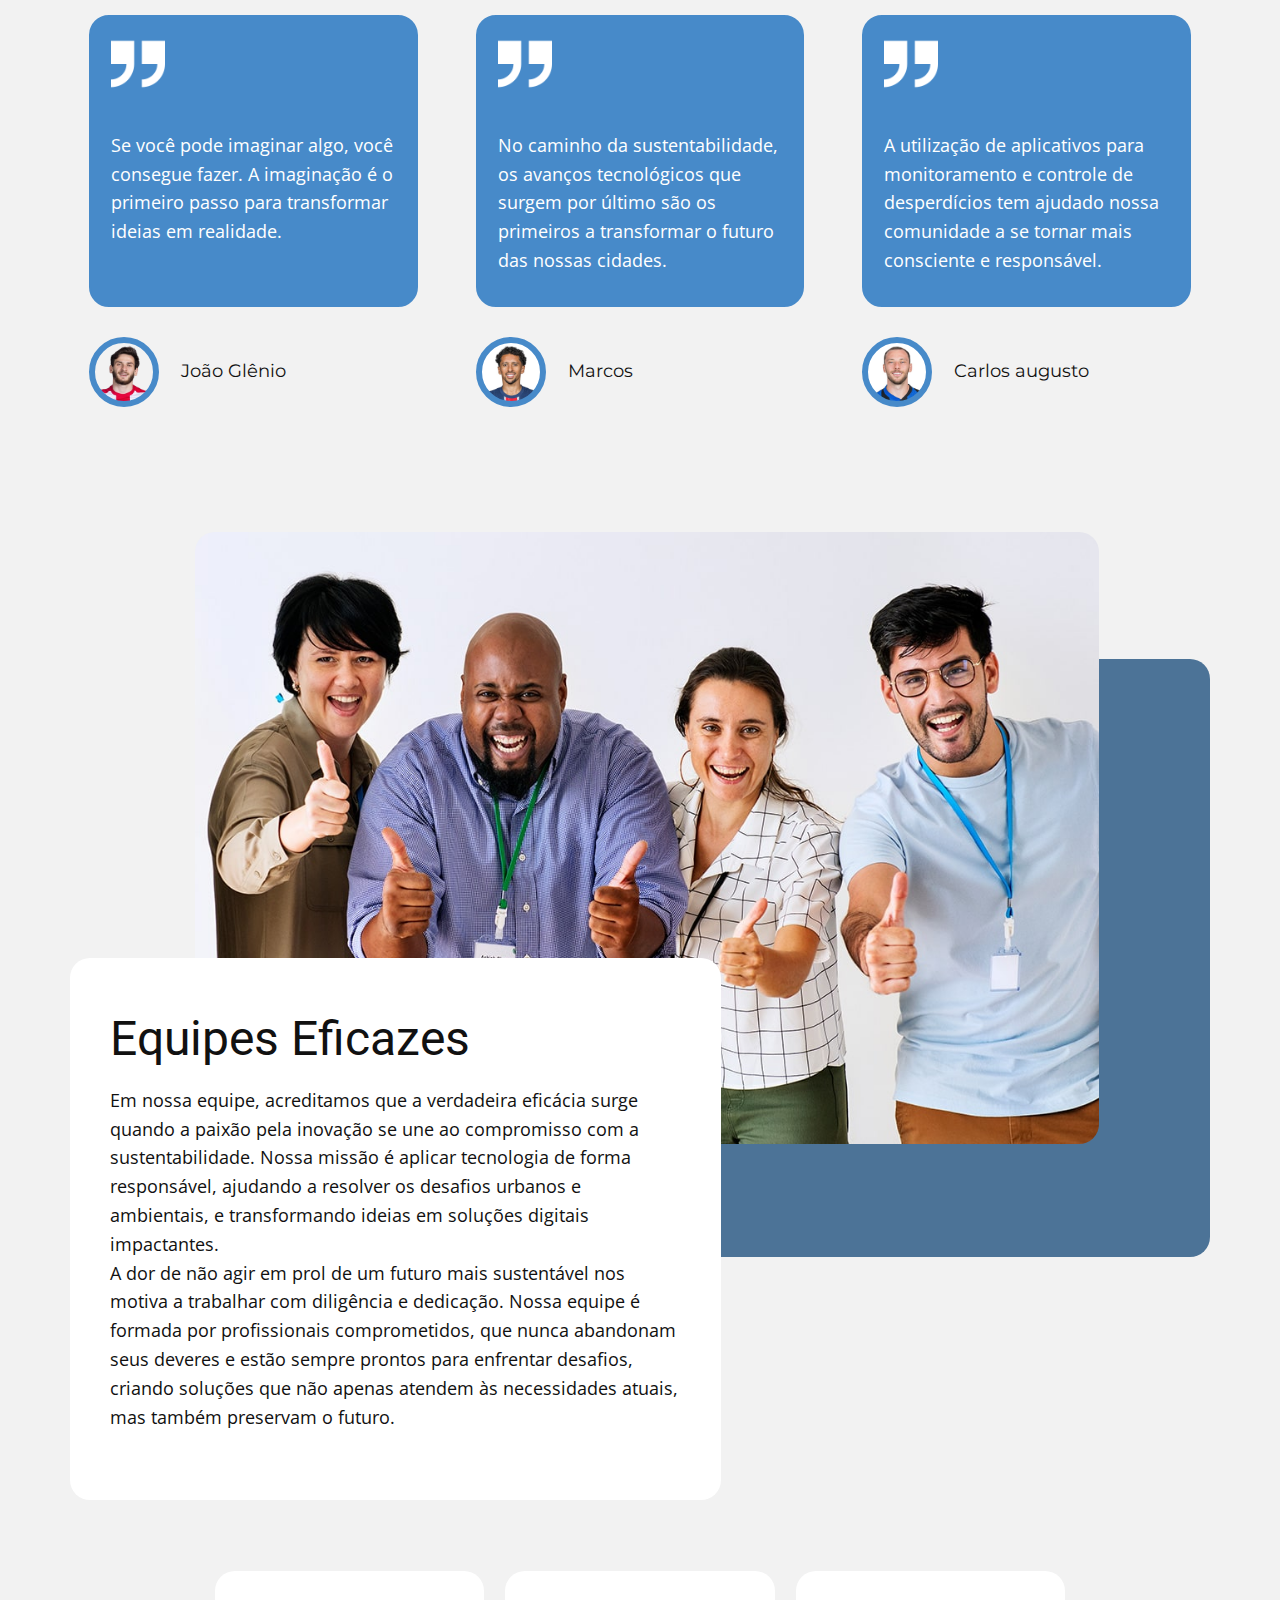
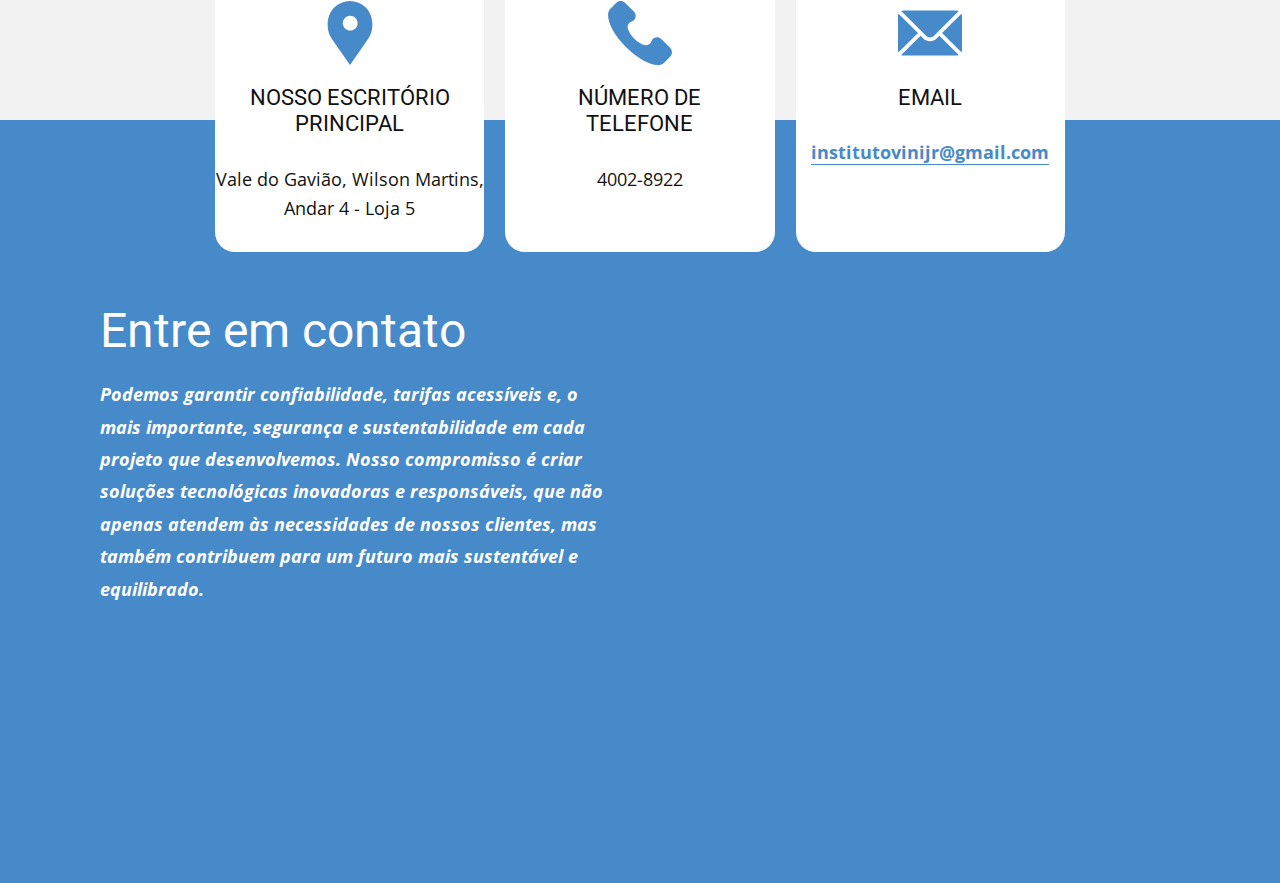
==== commit 14c2d991: "Update index.html" ====
--- a/index.html
+++ b/index.html
@@ -61,19 +61,6 @@
         <h1 class="u-align-left u-custom-font u-font-oswald u-text u-text-body-alt-color u-text-1"> Tecnologia para um Futuro Sustentável</h1>
         <div class="u-list u-list-1">
           <div class="u-repeater u-repeater-1">
-            <div class="u-align-center u-container-align-center u-container-style u-list-item u-radius-20 u-repeater-item u-shape-round u-video-cover u-white u-list-item-1">
-              <div class="u-container-layout u-similar-container u-container-layout-1">
-                <span class="u-grey-10 u-icon u-icon-circle u-text-palette-1-base u-icon-1"><svg class="u-svg-link" preserveAspectRatio="xMidYMin slice" viewBox="0 0 512 512" style=""><use xlink:href="#svg-d293"></use></svg><svg class="u-svg-content" viewBox="0 0 512 512" x="0px" y="0px" id="svg-d293" style="enable-background:new 0 0 512 512;"><g><g><path d="M386.607,304.394L367.213,285l19.393-19.393c5.859-5.858,5.859-15.356,0-21.214c-5.857-5.858-15.355-5.858-21.213,0    L346,263.787l-19.394-19.394c-5.857-5.858-15.355-5.858-21.213,0c-5.858,5.858-5.858,15.355,0,21.213L324.787,285l-19.393,19.393    c-5.858,5.858-5.858,15.355,0,21.213c5.857,5.857,15.355,5.858,21.213,0L346,306.213l19.394,19.394    c5.857,5.857,15.355,5.858,21.213,0C392.465,319.749,392.465,310.252,386.607,304.394z"></path>
-</g>
-</g><g><g><path d="M206.607,184.394L187.213,165l19.393-19.393c5.858-5.858,5.858-15.355,0-21.213c-5.857-5.858-15.355-5.858-21.213,0    L166,143.787l-19.394-19.394c-5.857-5.858-15.355-5.858-21.213,0c-5.858,5.858-5.858,15.355,0,21.213L144.787,165l-19.393,19.393    c-5.859,5.858-5.859,15.356,0,21.214c5.857,5.857,15.355,5.858,21.213,0L166,186.213l19.394,19.394    c5.857,5.857,15.355,5.858,21.213,0C212.465,199.749,212.465,190.252,206.607,184.394z"></path>
-</g>
-</g><g><g><path d="M416.606,124.394l-30-30c-0.029-0.029-0.06-0.052-0.089-0.081c-5.916-5.822-15.373-5.668-21.124,0.081l-30,30    c-5.858,5.858-5.858,15.355,0,21.213c5.857,5.858,15.355,5.858,21.213,0l4.394-4.394V180H256c-8.284,0-15,6.716-15,15v75h-32.58    c-6.192-17.459-22.865-30-42.42-30c-24.813,0-45,20.187-45,45s20.187,45,45,45c19.555,0,36.228-12.541,42.42-30H256    c8.284,0,15-6.716,15-15v-75h105c8.284,0,15-6.716,15-15v-53.787l4.394,4.394C398.322,148.535,402.161,150,406,150    s7.678-1.465,10.606-4.393C422.464,139.749,422.464,130.252,416.606,124.394z M166,300c-8.271,0-15-6.729-15-15s6.729-15,15-15    s15,6.729,15,15S174.271,300,166,300z"></path>
-</g>
-</g><g><g><path d="M467,0H45C20.187,0,0,20.187,0,45c0,19.555,12.541,36.228,30,42.42V345c0,24.813,20.187,45,45,45h166v34.58    c-17.459,6.192-30,22.865-30,42.42c0,24.813,20.187,45,45,45s45-20.187,45-45c0-19.555-12.541-36.228-30-42.42V390h166    c24.813,0,45-20.187,45-45V87.42c17.459-6.192,30-22.865,30-42.42C512,20.187,491.813,0,467,0z M256,482c-8.271,0-15-6.729-15-15    s6.729-15,15-15s15,6.729,15,15S264.271,482,256,482z M452,345c0,8.271-6.729,15-15,15H75c-8.271,0-15-6.729-15-15V90h392V345z     M467,60H45c-8.271,0-15-6.729-15-15s6.729-15,15-15h422c8.271,0,15,6.729,15,15S475.271,60,467,60z"></path>
-</g>
-                <h4 class="u-text u-text-2">Estratégia</h4>
-              </div>
-            </div>
             <div class="u-align-center u-container-align-center u-container-style u-list-item u-radius-20 u-repeater-item u-shape-round u-video-cover u-white u-list-item-2">
               <div class="u-container-layout u-similar-container u-container-layout-2">
                 <span class="u-grey-10 u-icon u-icon-circle u-text-palette-1-base u-icon-2"><svg class="u-svg-link" preserveAspectRatio="xMidYMin slice" viewBox="0 0 512 512" style=""><use xlink:href="#svg-ddc0"></use></svg><svg class="u-svg-content" viewBox="0 0 512 512" x="0px" y="0px" id="svg-ddc0" style="enable-background:new 0 0 512 512;"><g><g><path d="M497,0h-60c-8.284,0-15,6.716-15,15v15H298.42C292.228,12.542,275.555,0,256,0s-36.228,12.542-42.42,30H90V15    c0-8.284-6.716-15-15-15H15C6.716,0,0,6.716,0,15v60c0,8.284,6.716,15,15,15h60c8.284,0,15-6.716,15-15V59.8h62.377    c-54.116,34.274-87.012,92.175-90.969,153.642C43.738,219.518,31,236.294,31,256c0,24.813,20.187,45,45,45s45-20.187,45-45    c0-19.38-12.315-35.938-29.53-42.26c5.326-70.647,56.198-131.494,124.226-148.758C223.07,79.794,238.361,90,256,90    c17.639,0,32.93-10.206,40.304-25.017c68.029,17.264,118.9,78.111,124.226,148.758C403.315,220.062,391,236.62,391,256    c0,24.813,20.187,45,45,45s45-20.187,45-45c0-19.706-12.738-36.482-30.408-42.558C446.627,151.852,413.633,94.207,359.623,60H422    v15c0,8.284,6.716,15,15,15h60c8.284,0,15-6.716,15-15V15C512,6.716,505.284,0,497,0z M60,60H30V30h30V60z M76,271    c-8.271,0-15-6.729-15-15s6.729-15,15-15s15,6.729,15,15S84.271,271,76,271z M256,60c-8.271,0-15-6.729-15-15s6.729-15,15-15    s15,6.729,15,15S264.271,60,256,60z M436,241c8.271,0,15,6.729,15,15s-6.729,15-15,15s-15-6.729-15-15S427.729,241,436,241z     M482,60h-30V30h30V60z"></path>
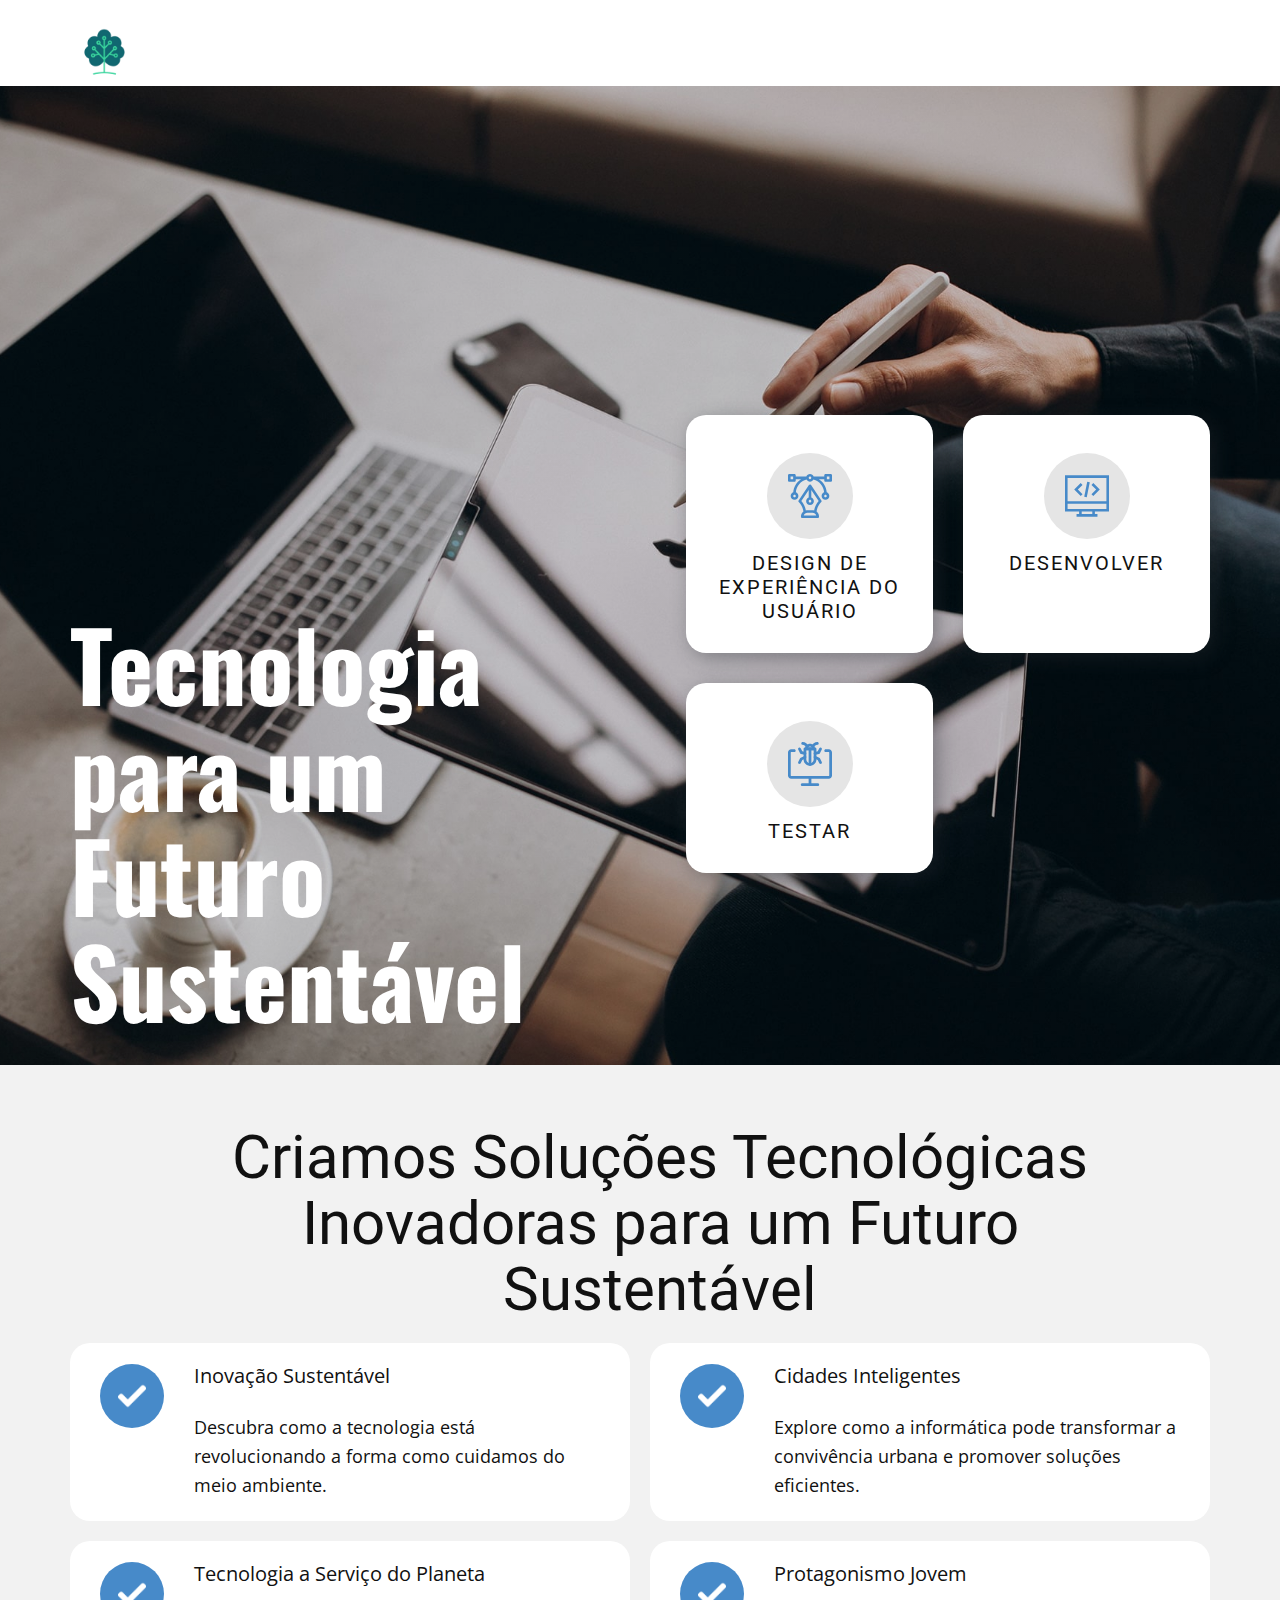
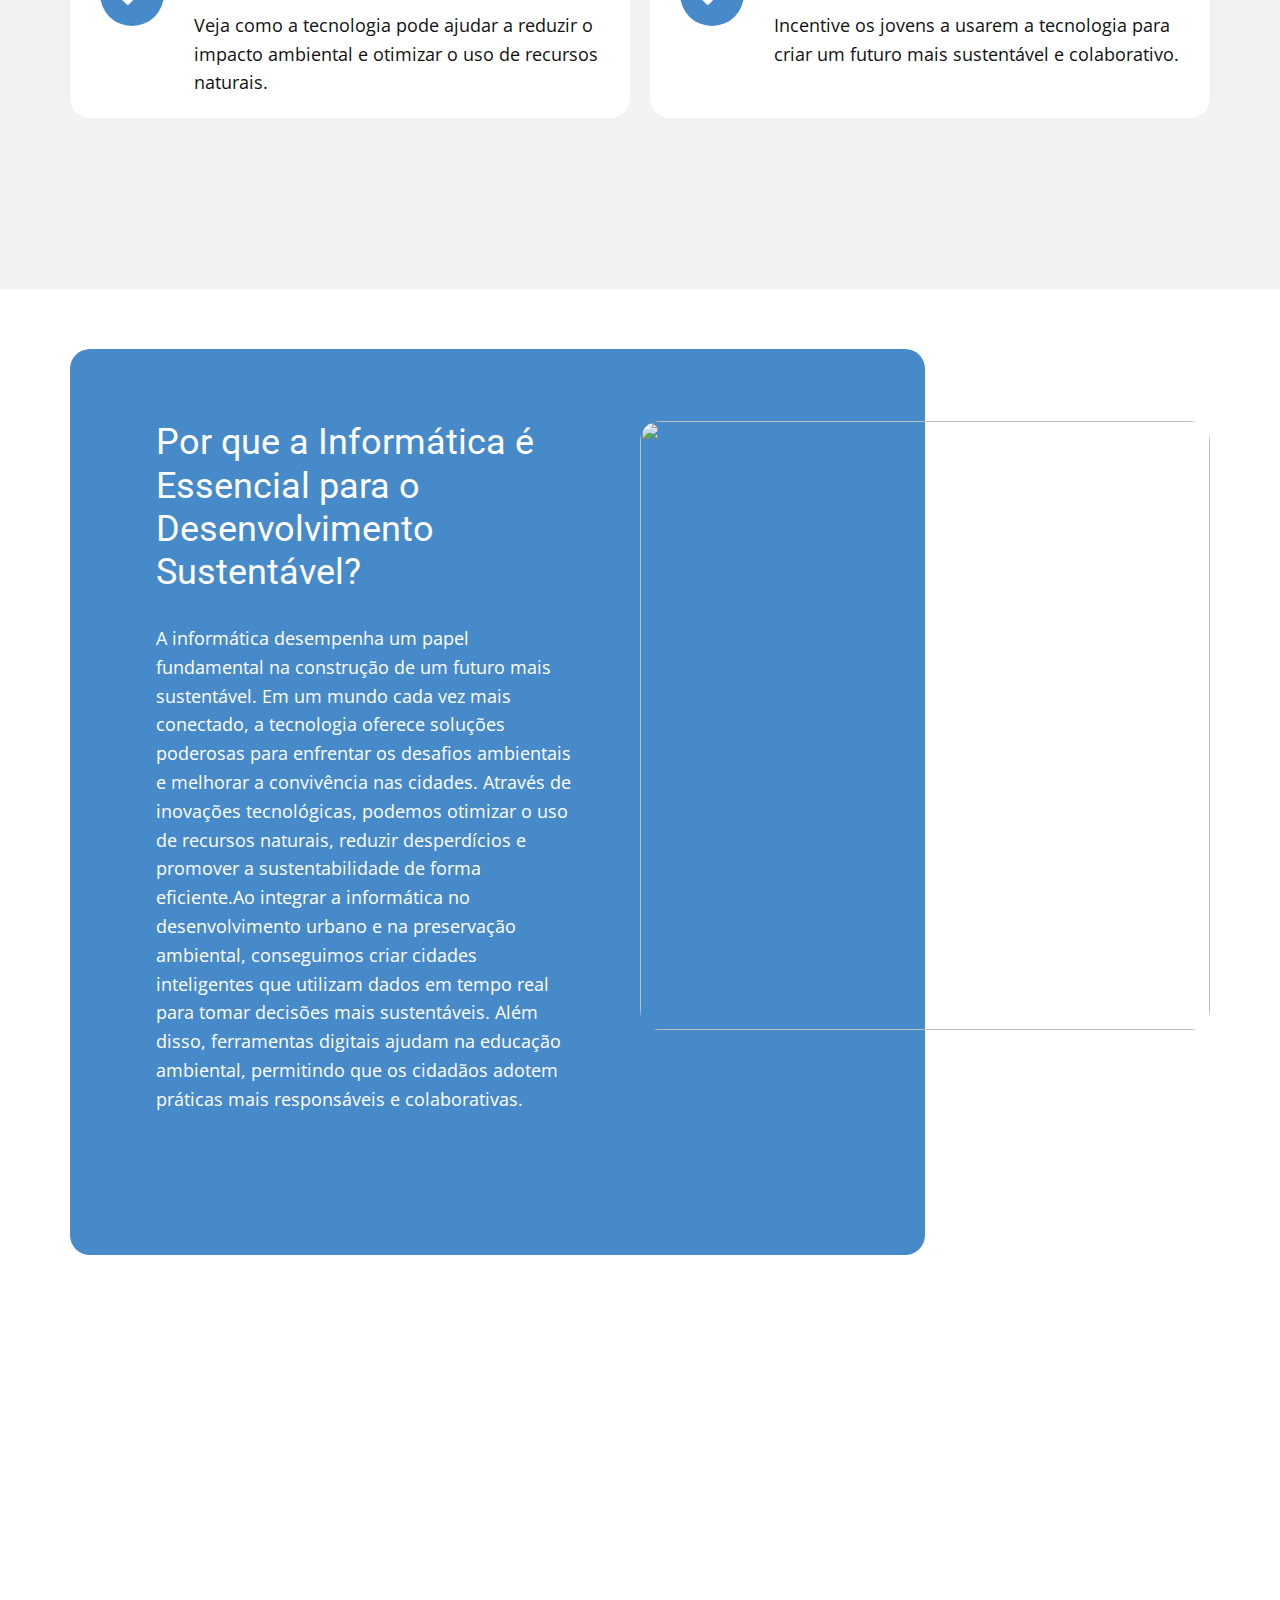
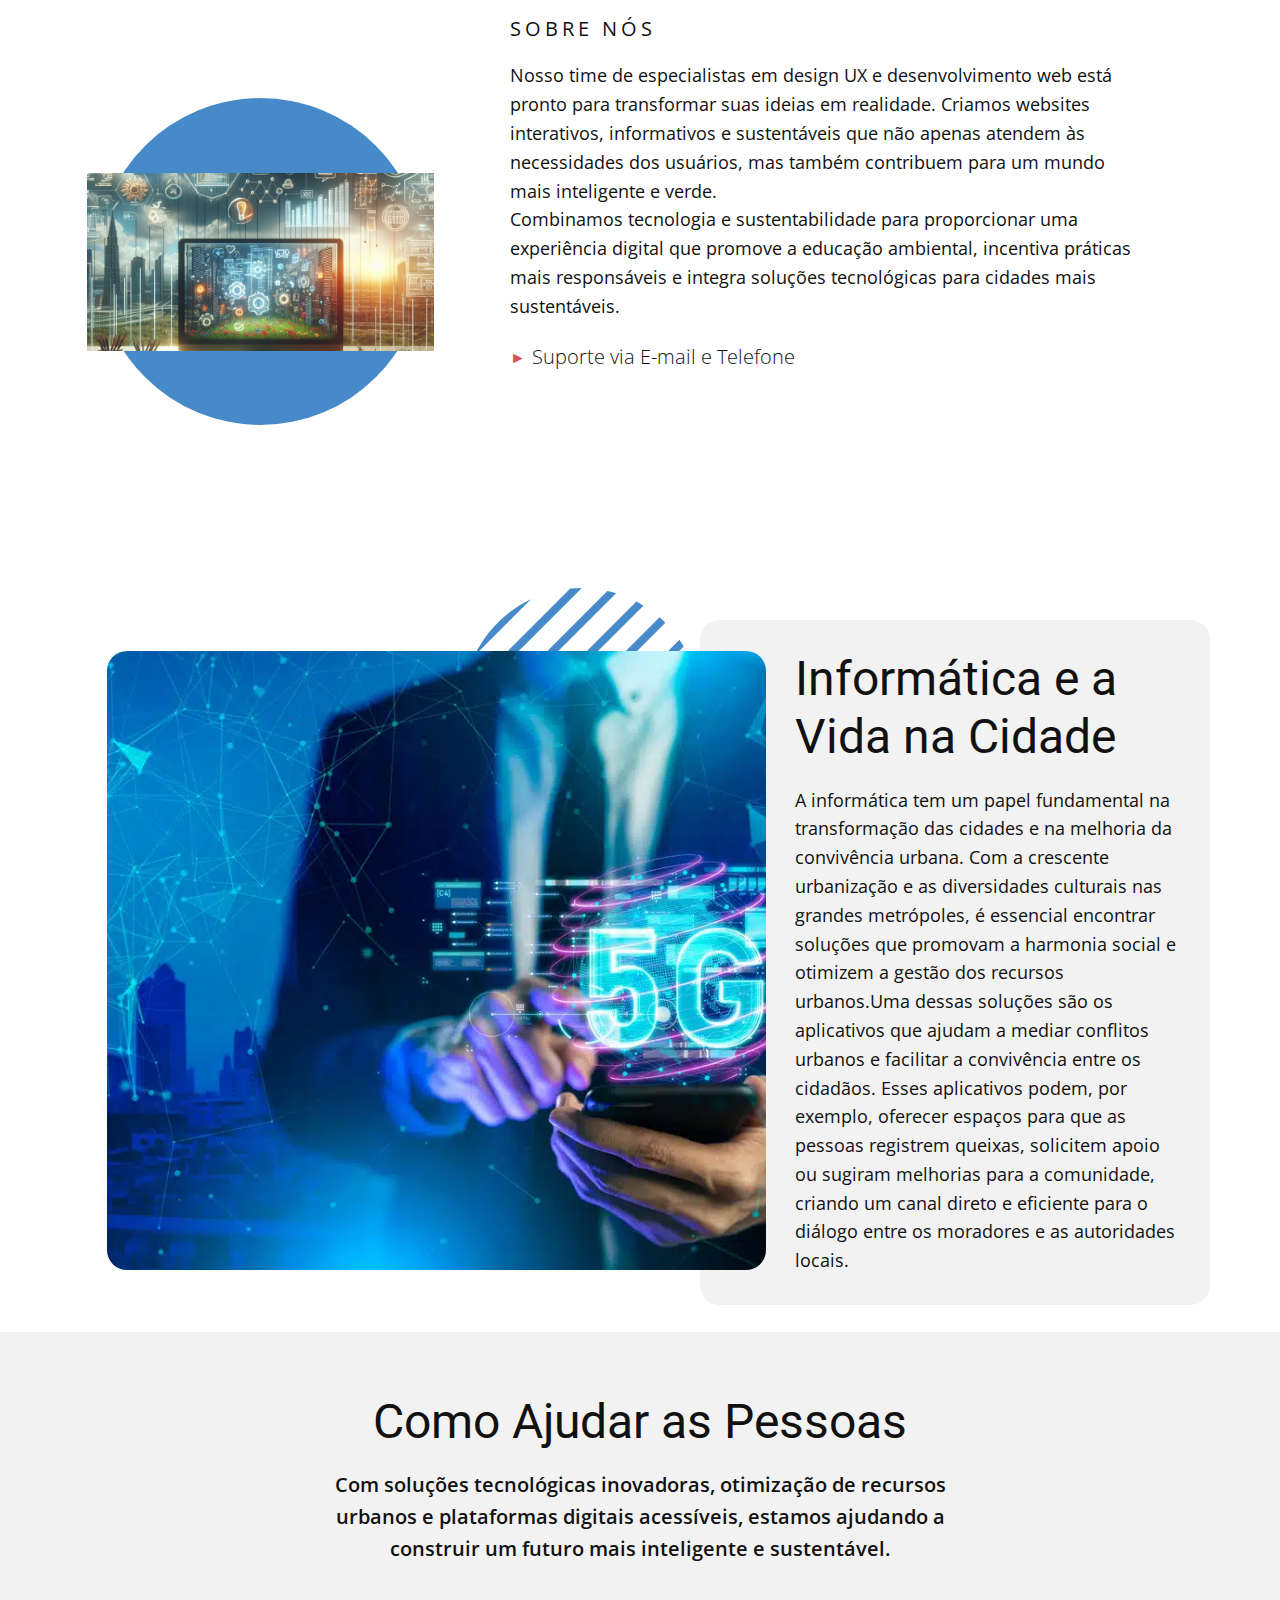
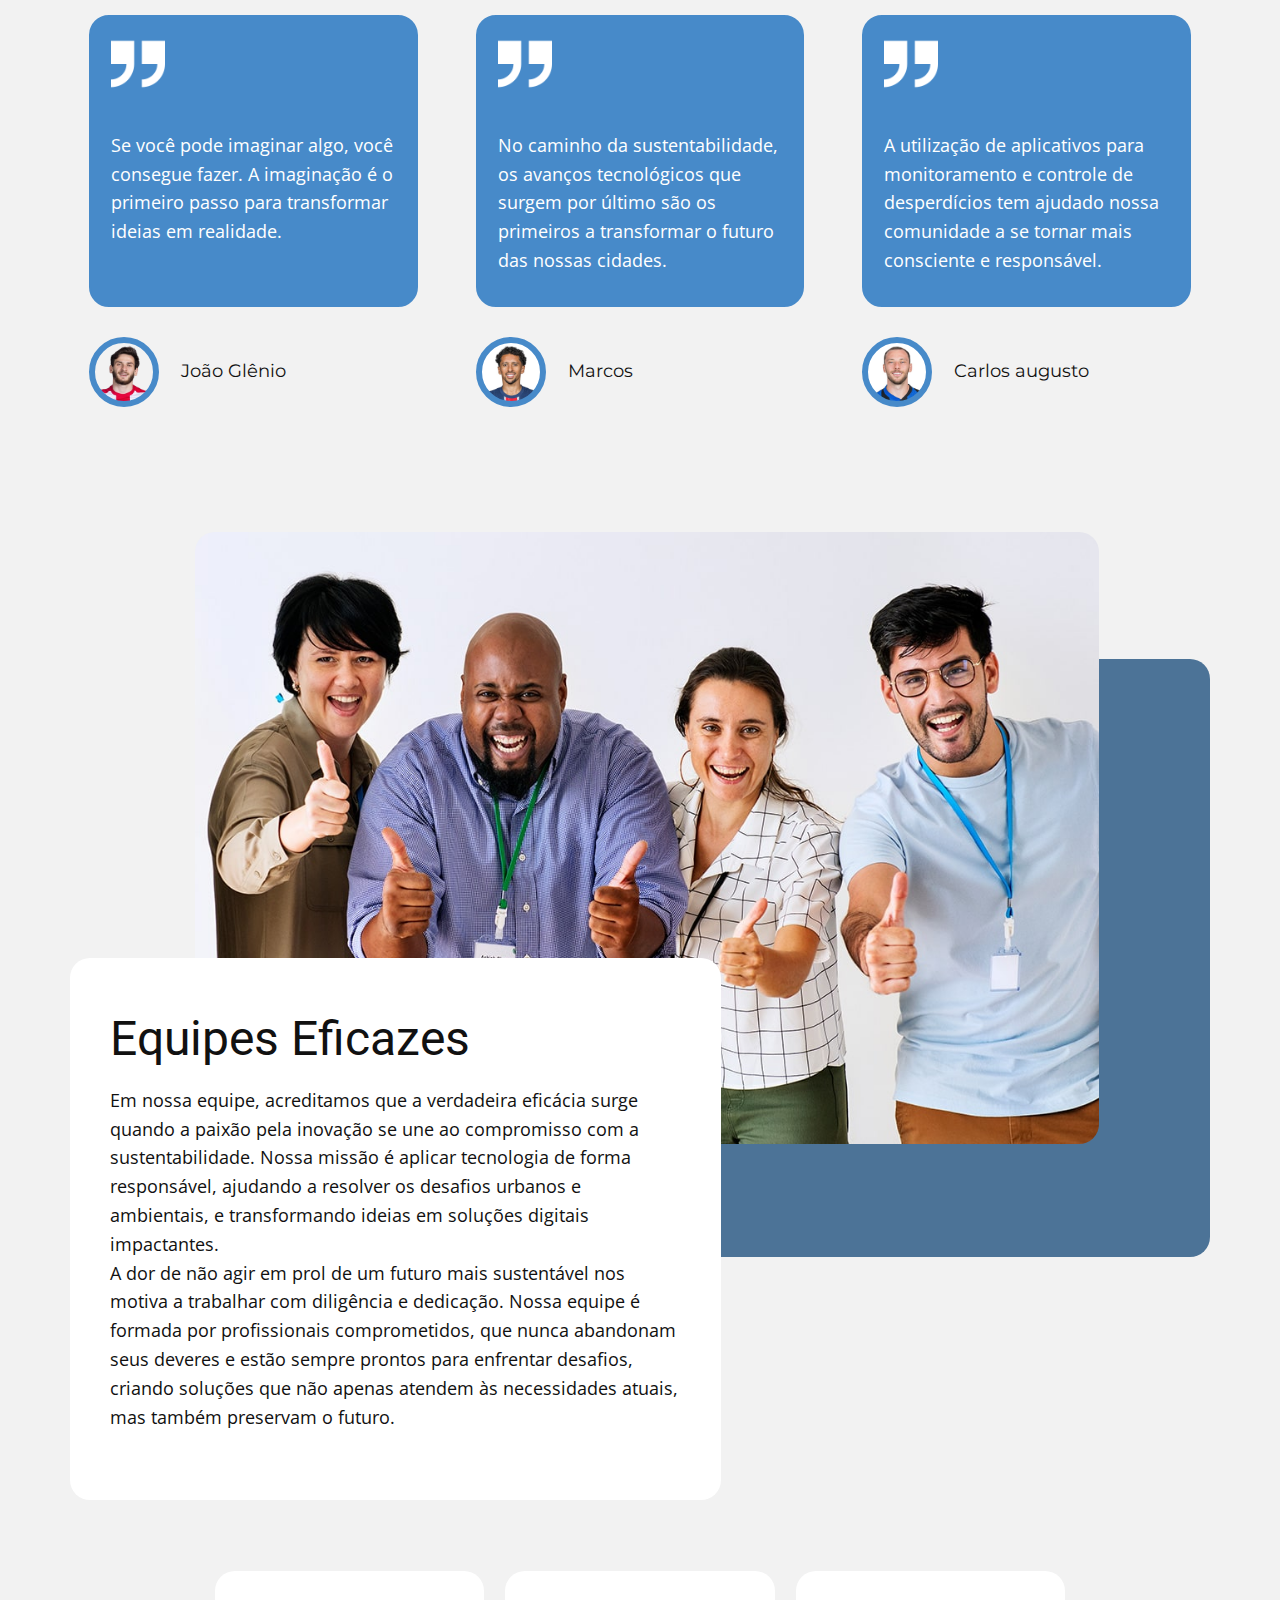
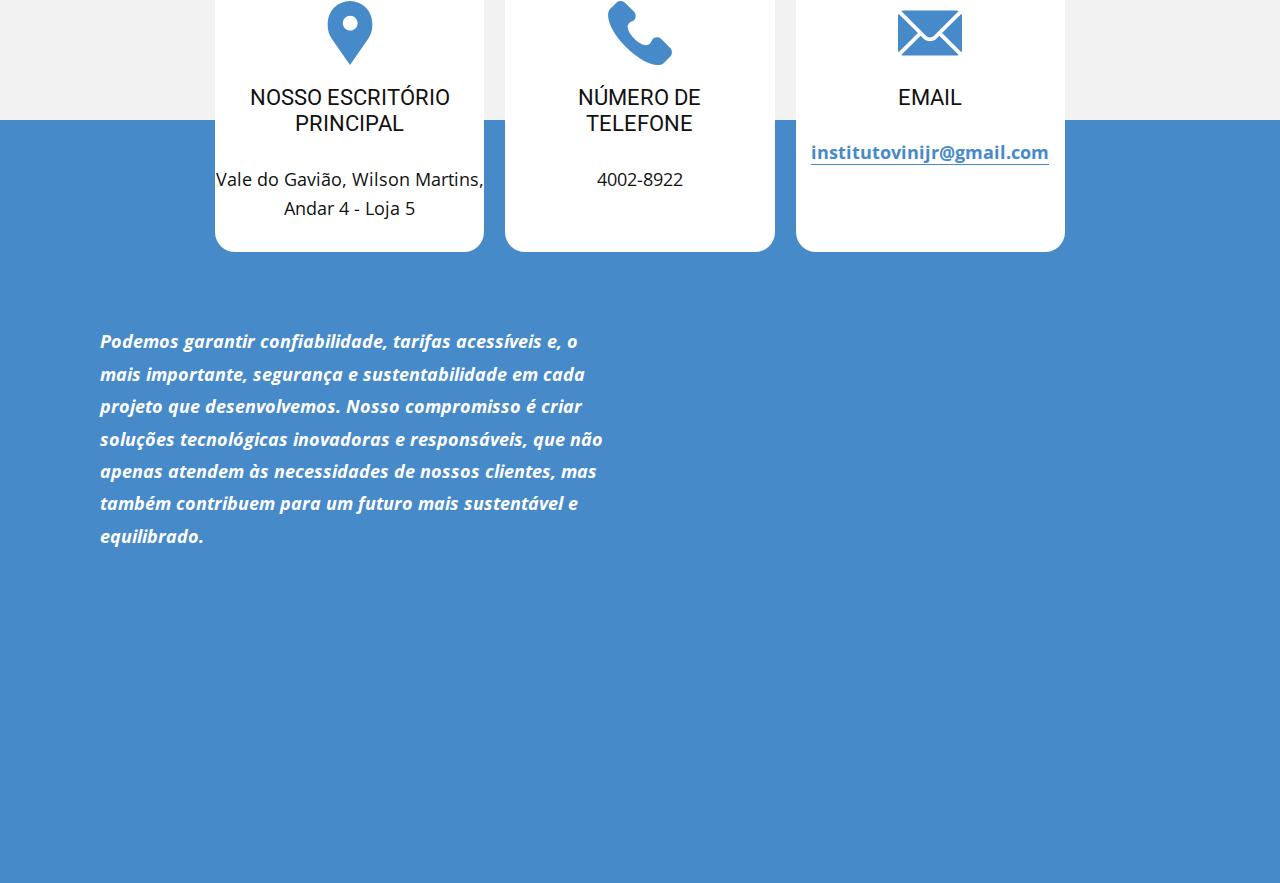
==== commit 67a9443a: "Update index.html" ====
--- a/index.html
+++ b/index.html
@@ -304,7 +304,6 @@
           <div class="u-layout-row">
             <div class="u-align-left u-container-align-left u-container-style u-layout-cell u-left-cell u-size-30 u-layout-cell-1">
               <div class="u-container-layout u-valign-top u-container-layout-4">
-                <h2 class="u-text u-text-default u-text-7"> Entre em contato</h2>
                 <h6 class="u-custom-font u-text u-text-font u-text-8"> Podemos garantir confiabilidade, tarifas acessíveis e, o mais importante, segurança e sustentabilidade em cada projeto que desenvolvemos. Nosso compromisso é criar soluções tecnológicas inovadoras e responsáveis, que não apenas atendem às necessidades de nossos clientes, mas também contribuem para um futuro mais sustentável e equilibrado.</h6>
               </div>
             </div>
